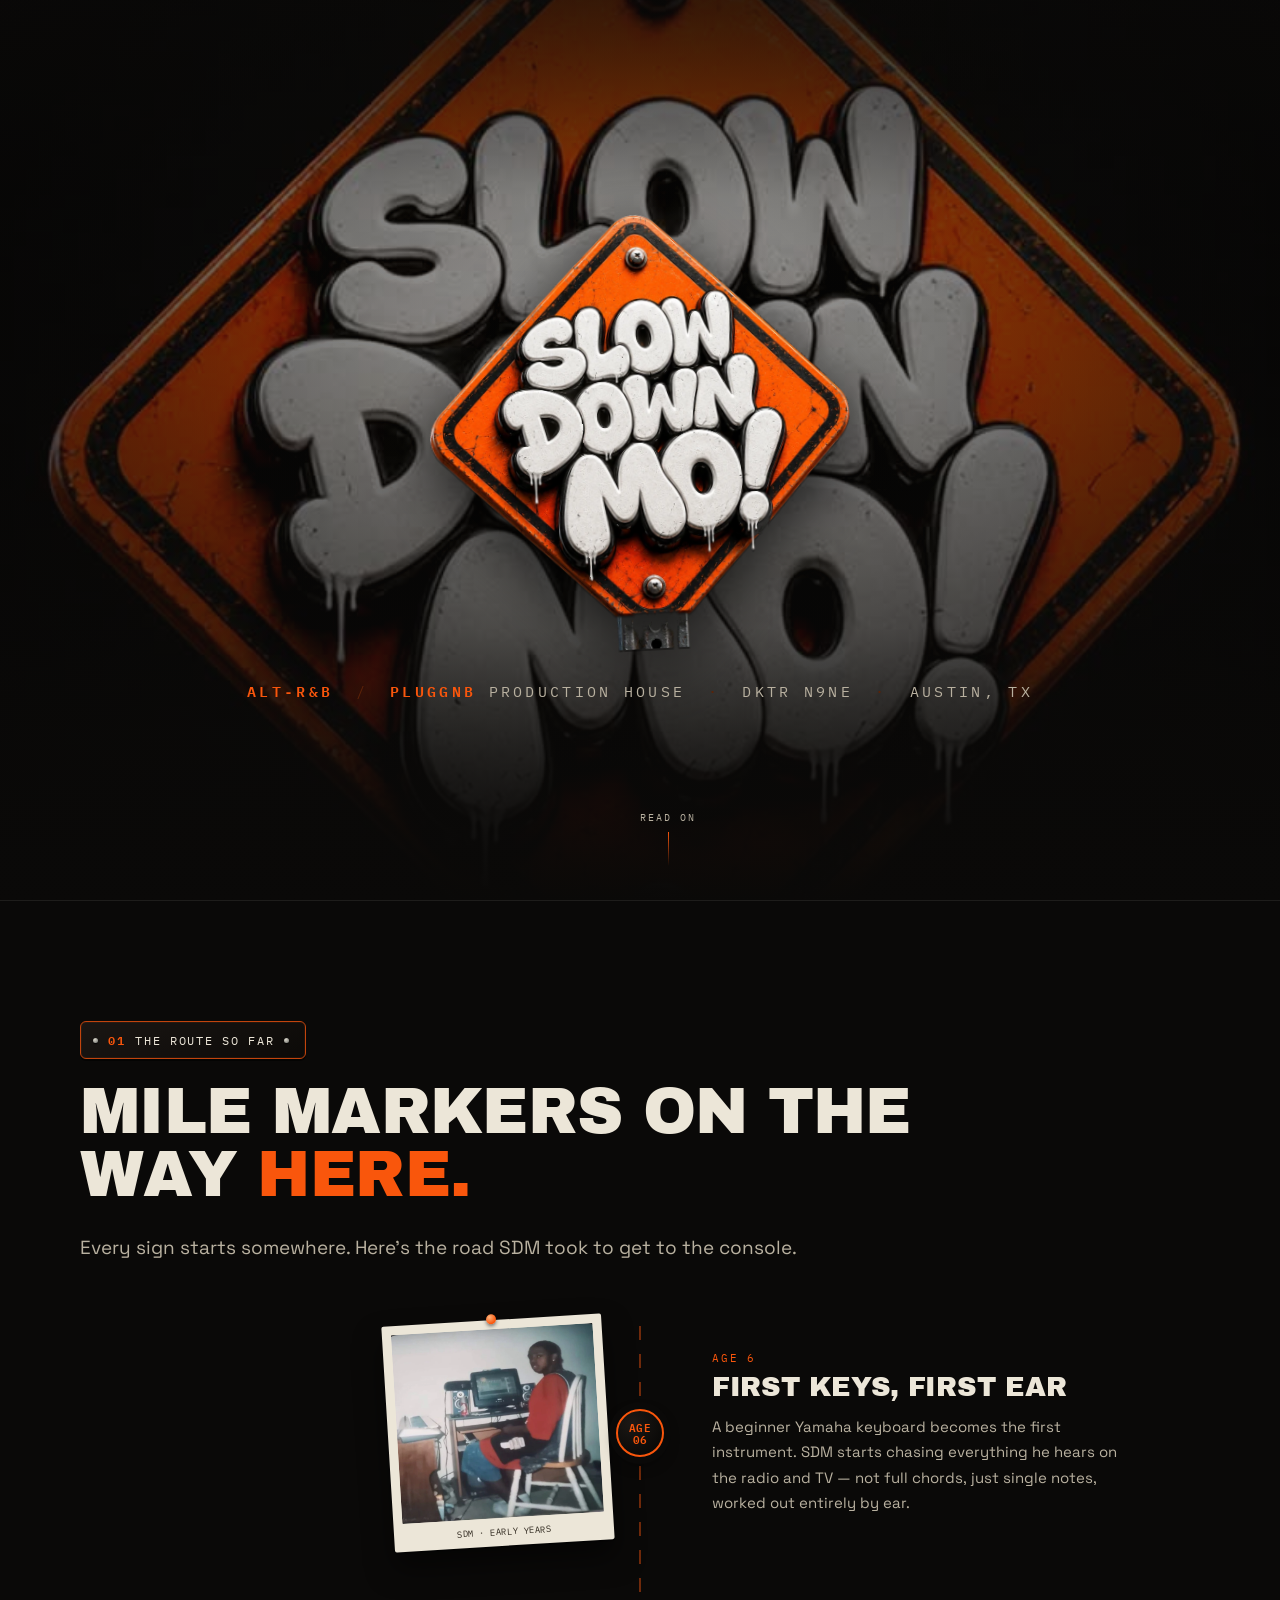
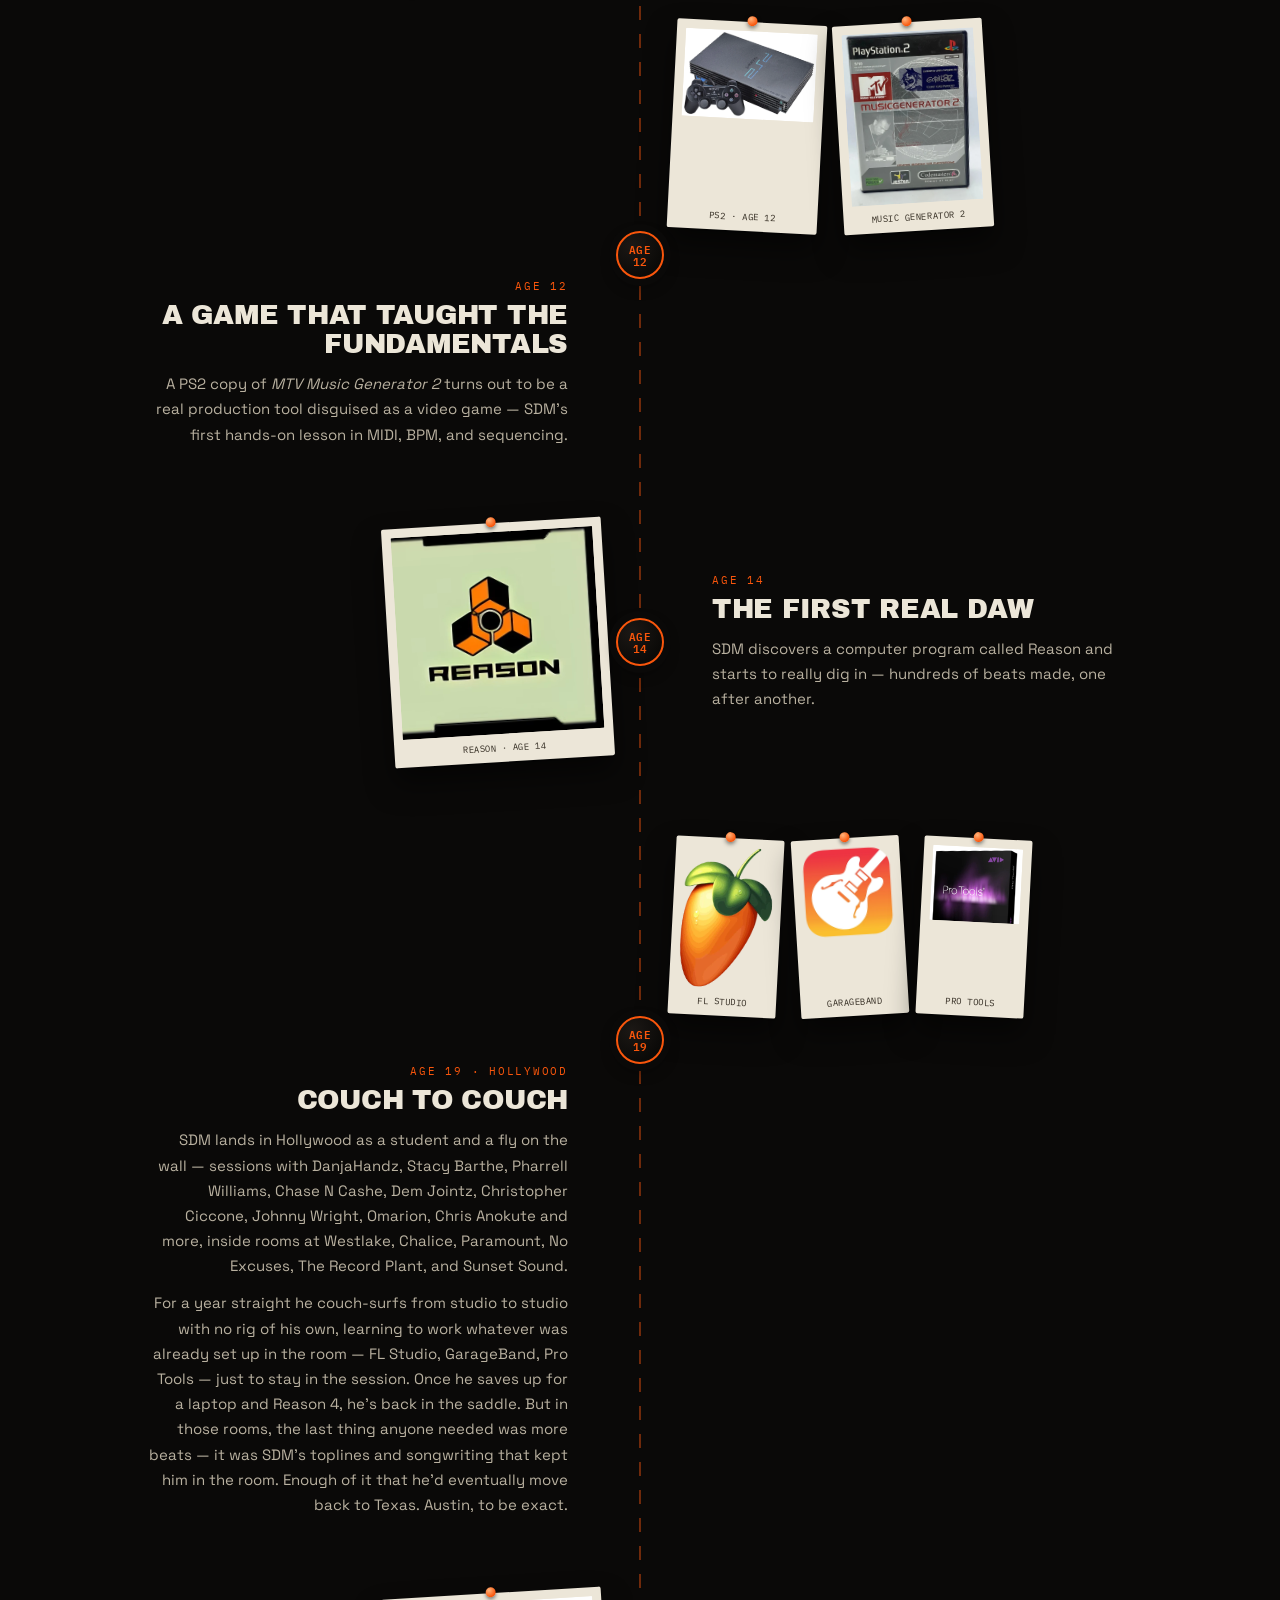
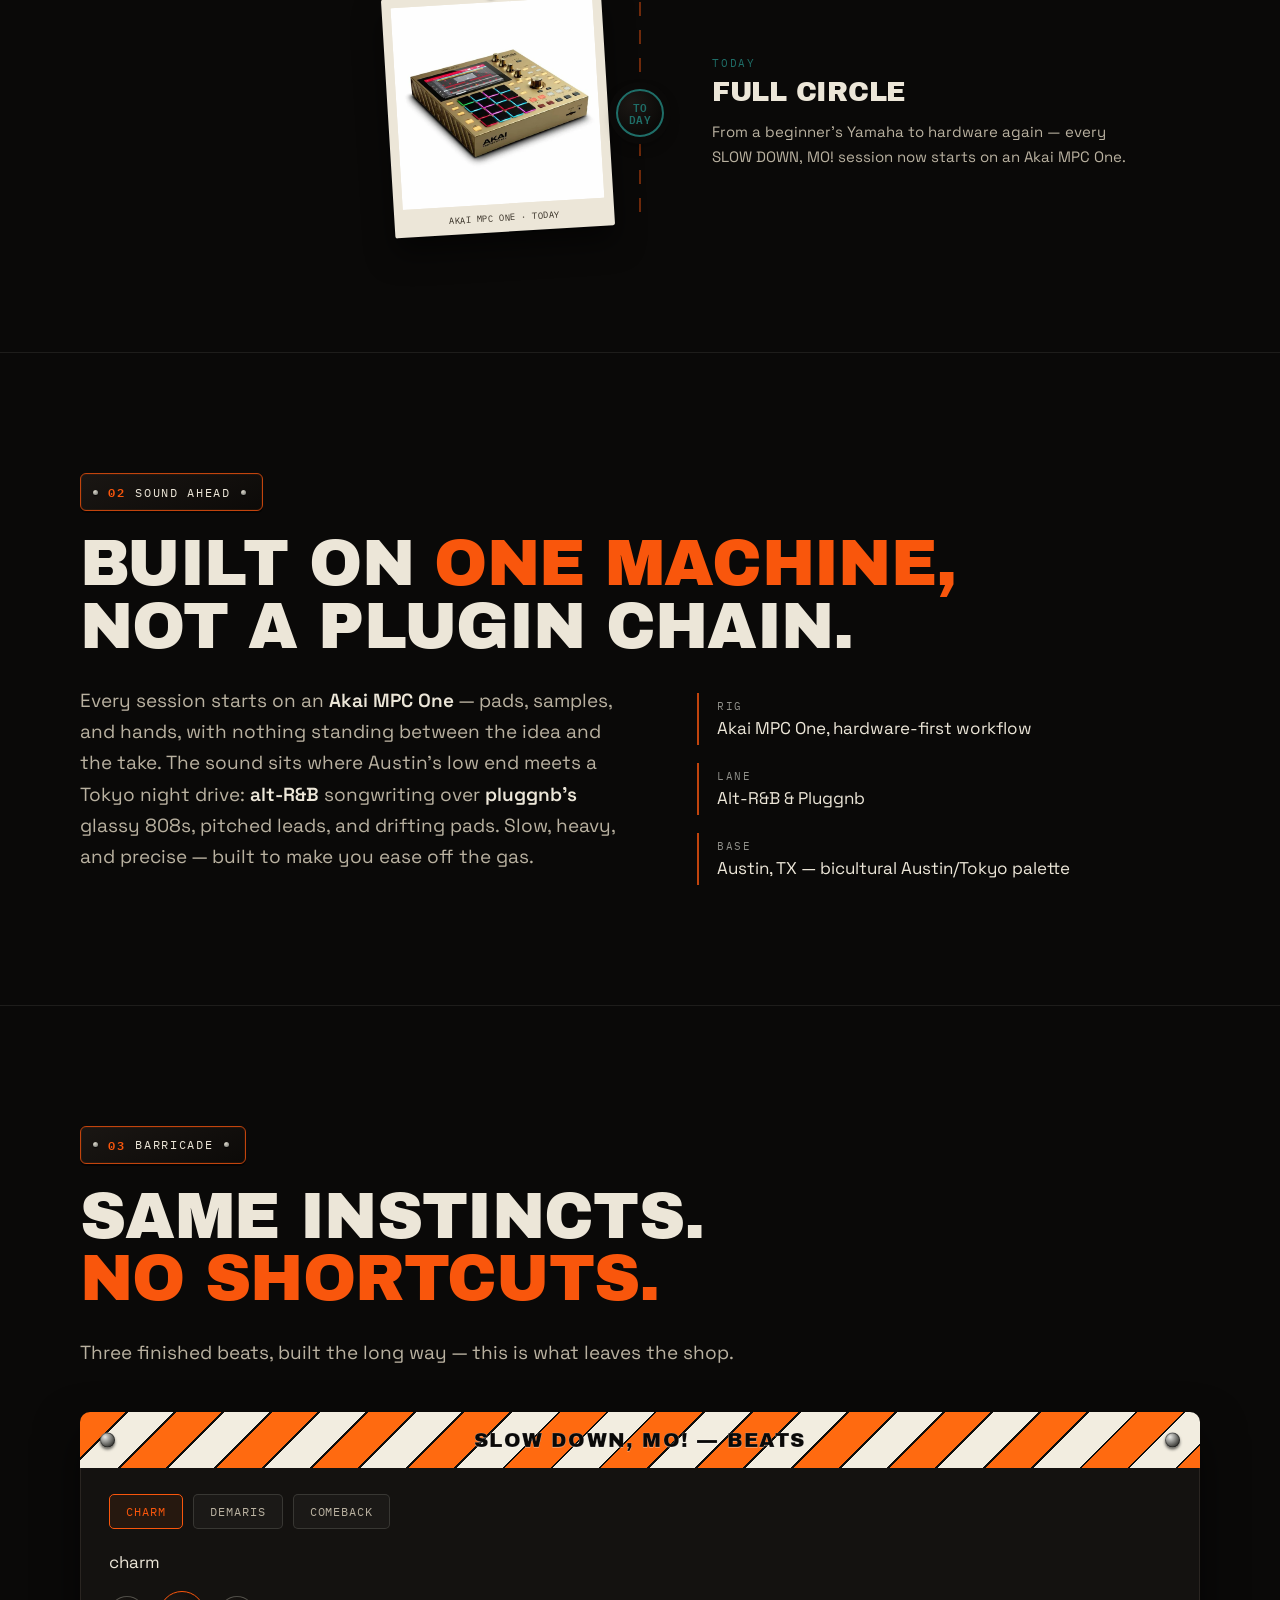
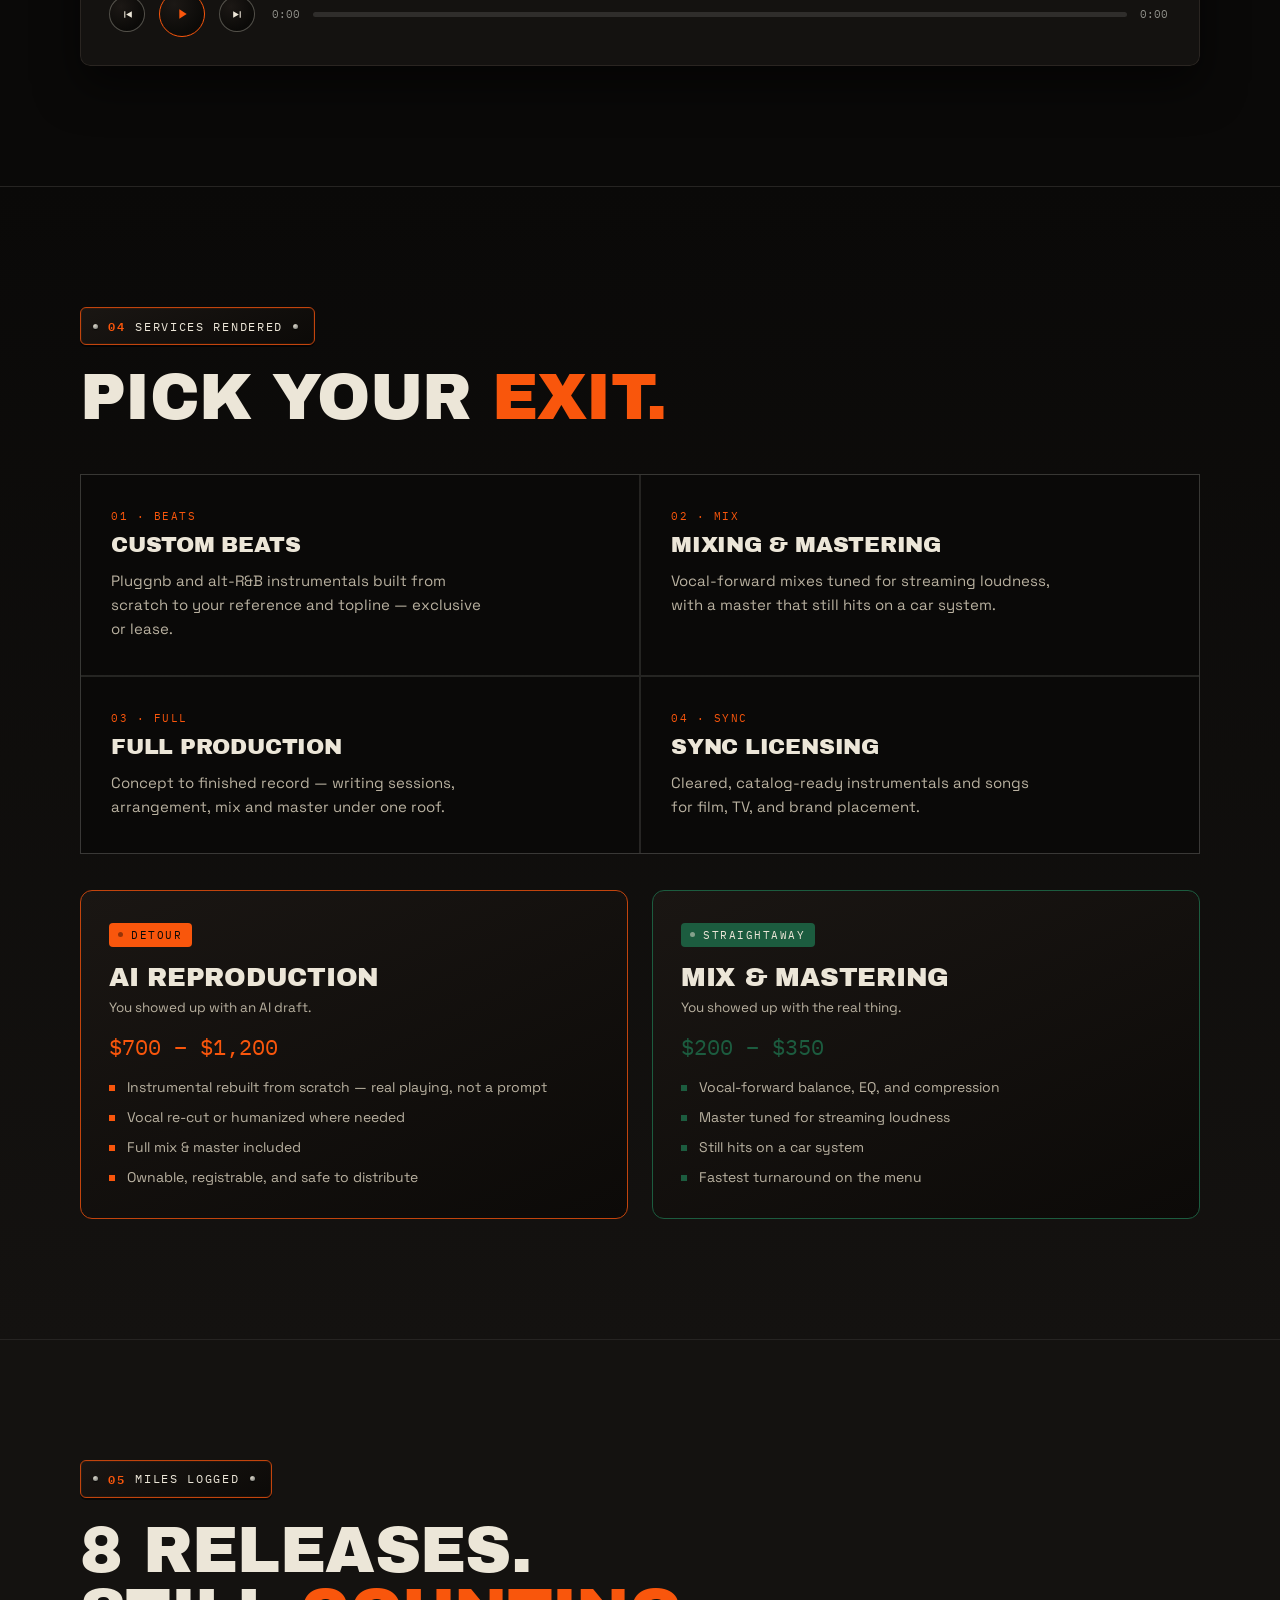
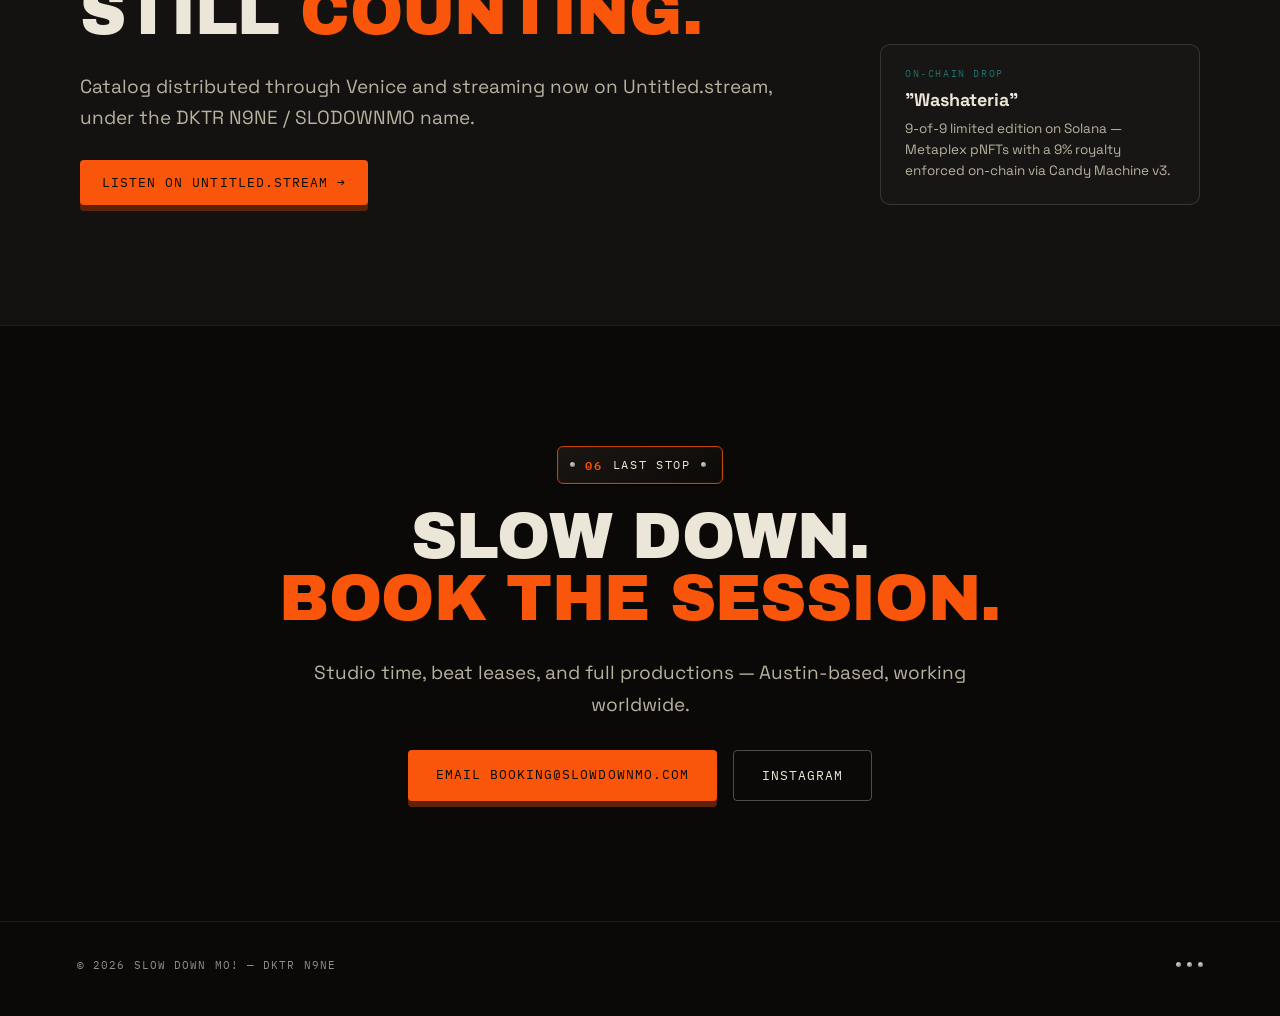
==== index.html @ 5de4e10d "Add files via upload" ====
<!DOCTYPE html>
<html lang="en">
<head>
<meta charset="UTF-8">
<meta name="viewport" content="width=device-width, initial-scale=1.0">
<title>SLOW DOWN, MO! — Production House</title>
<meta name="description" content="SLOW DOWN, MO! — Alt-R&B and Pluggnb production house. DKTR N9NE, Austin, TX.">
<link rel="preconnect" href="https://fonts.googleapis.com">
<link rel="preconnect" href="https://fonts.gstatic.com" crossorigin>
<link href="https://fonts.googleapis.com/css2?family=Archivo+Black&family=Space+Grotesk:wght@400;500;600;700&family=IBM+Plex+Mono:wght@400;500;600&display=swap" rel="stylesheet">
<style>
  :root{
    --void:#0a0908;
    --void-2:#141210;
    --orange:#f9560c;
    --orange-dim:#c2440d;
    --rust:#5c2308;
    --bone:#ece6d8;
    --bone-dim:#b9b1a0;
    --steel:#8f8f89;
    --teal:#1f6e68;
    --hwy-green:#1c5c3f;
    --radius-sign:14px;
    --edge: 6vw;
  }

  *{box-sizing:border-box; margin:0; padding:0;}

  html{scroll-behavior:smooth;}

  body{
    background:var(--void);
    color:var(--bone);
    font-family:'Space Grotesk', sans-serif;
    -webkit-font-smoothing:antialiased;
    overflow-x:hidden;
  }

  ::selection{ background:var(--orange); color:var(--void); }

  a{ color:inherit; }

  .mono{ font-family:'IBM Plex Mono', monospace; }

  /* ---------- Signature: sign-plate label ---------- */
  .plate{
    display:inline-flex;
    align-items:center;
    gap:10px;
    font-family:'IBM Plex Mono', monospace;
    font-size:12px;
    letter-spacing:.14em;
    text-transform:uppercase;
    color:var(--bone);
    background:linear-gradient(155deg, #1a1613, #0c0a08);
    border:1.5px solid var(--orange-dim);
    border-radius:6px;
    padding:8px 16px 8px 12px;
    position:relative;
    box-shadow:0 2px 0 rgba(0,0,0,.6), inset 0 0 0 1px rgba(249,86,12,.08);
  }
  .plate::before, .plate::after{
    content:'';
    width:5px; height:5px;
    border-radius:50%;
    background:radial-gradient(circle at 35% 30%, #d9d5c8, var(--steel) 70%);
    box-shadow:0 1px 1px rgba(0,0,0,.7);
    flex:none;
  }
  .plate .num{ color:var(--orange); font-weight:600; }

  /* ---------- Hero ---------- */
  .hero{
    position:relative;
    min-height:100svh;
    display:flex;
    flex-direction:column;
    align-items:center;
    justify-content:center;
    text-align:center;
    overflow:hidden;
    padding:8vh var(--edge) 6vh;
  }
  .hero video{
    position:absolute; inset:0;
    width:100%; height:100%;
    object-fit:cover;
    filter:saturate(1.05) contrast(1.05);
  }
  .hero::before{
    content:'';
    position:absolute; inset:0;
    background:
      radial-gradient(120% 90% at 50% 38%, rgba(10,9,8,.15), rgba(10,9,8,.82) 62%, rgba(10,9,8,.97) 100%),
      linear-gradient(180deg, rgba(10,9,8,.55) 0%, rgba(10,9,8,.2) 22%, rgba(10,9,8,.35) 70%, var(--void) 100%);
    z-index:1;
  }
  .hero-content{ position:relative; z-index:2; display:flex; flex-direction:column; align-items:center; }

  .logo-wrap{
    width:min(64vw, 420px);
    filter:drop-shadow(0 18px 34px rgba(0,0,0,.65)) drop-shadow(0 2px 0 rgba(0,0,0,.4));
    transform:rotate(-3deg);
    animation:sign-drop .9s cubic-bezier(.2,.9,.25,1.15) both;
  }
  .logo-wrap img{ width:100%; display:block; }

  @keyframes sign-drop{
    0%{ transform:translateY(-46px) rotate(-9deg); opacity:0; }
    62%{ transform:translateY(4px) rotate(-1deg); opacity:1; }
    100%{ transform:translateY(0) rotate(-3deg); opacity:1; }
  }

  .hero-tag{
    margin-top:30px;
    font-size:clamp(13px,1.6vw,15px);
    letter-spacing:.22em;
    text-transform:uppercase;
    color:var(--bone-dim);
    animation:fade-up .8s .5s both ease-out;
  }
  .hero-tag b{ color:var(--orange); font-weight:600; }
  .hero-tag .sep{ color:var(--rust); padding:0 10px; }

  @keyframes fade-up{
    from{ opacity:0; transform:translateY(14px); }
    to{ opacity:1; transform:translateY(0); }
  }

  .scroll-cue{
    position:absolute; bottom:34px; left:50%; transform:translateX(-50%);
    z-index:2;
    display:flex; flex-direction:column; align-items:center; gap:8px;
    font-family:'IBM Plex Mono', monospace;
    font-size:10px; letter-spacing:.2em; text-transform:uppercase; color:var(--bone-dim);
    animation:fade-up .8s .9s both ease-out;
  }
  .scroll-cue .stick{
    width:1px; height:34px;
    background:linear-gradient(var(--orange), transparent);
    animation:drip 1.8s ease-in-out infinite;
  }
  @keyframes drip{
    0%,100%{ transform:scaleY(1); transform-origin:top; opacity:.9; }
    50%{ transform:scaleY(.55); transform-origin:top; opacity:.45; }
  }

  /* ---------- Sections ---------- */
  section{ position:relative; padding:min(14vh,120px) var(--edge); }
  .section-inner{ max-width:1120px; margin:0 auto; }

  .reveal{ opacity:0; transform:translateY(28px); transition:opacity .7s ease, transform .7s ease; }
  .reveal.in{ opacity:1; transform:translateY(0); }

  h2.headline{
    font-family:'Archivo Black', sans-serif;
    font-weight:400;
    font-size:clamp(34px, 5.4vw, 64px);
    line-height:.98;
    letter-spacing:-.01em;
    text-transform:uppercase;
    margin:22px 0 26px;
    color:var(--bone);
  }
  h2.headline .accent{ color:var(--orange); }

  .lede{
    font-size:clamp(16px,1.9vw,19px);
    line-height:1.65;
    color:var(--bone-dim);
    max-width:62ch;
  }
  .lede strong{ color:var(--bone); font-weight:600; }

  /* ---- Lore / route ---- */
  .lore{ background:var(--void); border-top:1px solid rgba(143,143,137,.15); }
  .route{ position:relative; margin-top:56px; }
  .route::before{
    content:'';
    position:absolute; left:50%; top:6px; bottom:6px; width:2px;
    background:repeating-linear-gradient(var(--orange-dim) 0 14px, transparent 14px 28px);
    opacity:.55; transform:translateX(-50%);
  }
  .mile{
    position:relative;
    display:grid; grid-template-columns:1fr 64px 1fr;
    align-items:center;
    margin-bottom:76px;
  }
  .mile:last-child{ margin-bottom:0; }
  .mile-marker{
    grid-column:2; justify-self:center;
    width:48px; height:48px; border-radius:50%;
    background:radial-gradient(circle at 32% 28%, #1c1815, #0b0a08 72%);
    border:2px solid var(--orange);
    display:flex; align-items:center; justify-content:center;
    font-family:'IBM Plex Mono', monospace; font-size:10.5px; font-weight:600;
    color:var(--orange); letter-spacing:.02em;
    box-shadow:0 0 0 7px var(--void), 0 6px 14px rgba(0,0,0,.55);
    z-index:2; text-align:center; line-height:1.15;
  }
  .mile.epilogue .mile-marker{ border-color:var(--teal); color:var(--teal); }
  .mile-media{ grid-column:1; justify-self:end; display:flex; gap:16px; flex-wrap:wrap; justify-content:flex-end; }
  .mile-text{ grid-column:3; justify-self:start; padding-left:40px; max-width:46ch; }
  .mile.flip .mile-media{ grid-column:3; justify-self:start; justify-content:flex-start; }
  .mile.flip .mile-text{ grid-column:1; justify-self:end; padding-left:0; padding-right:40px; text-align:right; margin-left:auto; }

  .mile-age{
    font-family:'IBM Plex Mono', monospace; font-size:11px; letter-spacing:.16em;
    text-transform:uppercase; color:var(--orange); margin-bottom:8px;
  }
  .mile.epilogue .mile-age{ color:var(--teal); }
  .mile-text h3{
    font-family:'Archivo Black', sans-serif; font-weight:400; text-transform:uppercase;
    font-size:clamp(20px,2.5vw,27px); line-height:1.08; letter-spacing:-.01em; margin-bottom:12px;
  }
  .mile-text p{ color:var(--bone-dim); font-size:15px; line-height:1.68; }
  .mile-text p + p{ margin-top:12px; }

  .photo-tab{
    position:relative;
    display:inline-block;
    background:var(--bone);
    padding:9px 9px 28px;
    border-radius:2px;
    box-shadow:0 16px 28px rgba(0,0,0,.5), 0 2px 0 rgba(0,0,0,.3);
    flex:none;
  }
  .photo-tab.rot-l{ transform:rotate(-3.5deg); }
  .photo-tab.rot-r{ transform:rotate(3deg); }
  .photo-tab::before{
    content:'';
    position:absolute; top:-6px; left:50%; transform:translateX(-50%);
    width:10px; height:10px; border-radius:50%;
    background:radial-gradient(circle at 35% 30%, #ffb37a, var(--orange) 70%);
    box-shadow:0 2px 4px rgba(0,0,0,.5);
  }
  .photo-tab img{ display:block; width:100%; border-radius:1px; }
  .photo-tab .cap{
    position:absolute; left:0; right:0; bottom:9px; text-align:center;
    font-family:'IBM Plex Mono', monospace; font-size:9px; letter-spacing:.06em;
    text-transform:uppercase; color:#332c22;
  }
  .photo-tab.w-lg{ width:min(46vw, 220px); }
  .photo-tab.w-md{ width:min(34vw, 150px); }
  .photo-tab.w-sm{ width:min(24vw, 108px); }

  /* ---- Sound ---- */
  .sound{ background:var(--void); border-top:1px solid rgba(143,143,137,.15); }
  .sound-grid{ display:grid; grid-template-columns:1.1fr 1fr; gap:64px; align-items:start; }
  .sound-stats{
    display:grid; gap:18px; margin-top:8px;
  }
  .stat{
    border-left:2px solid var(--orange-dim);
    padding:6px 0 6px 18px;
  }
  .stat .k{ font-family:'IBM Plex Mono',monospace; font-size:11px; letter-spacing:.14em; text-transform:uppercase; color:var(--steel); }
  .stat .v{ font-size:17px; color:var(--bone); margin-top:4px; }

  /* ---- Barricade beat player: shared transport button ---- */
  .tbtn{
    width:36px; height:36px; border-radius:50%; flex:none;
    background:radial-gradient(circle at 32% 28%, #1c1815, #0b0a08 72%);
    border:1.5px solid rgba(236,230,216,.3);
    color:var(--bone);
    display:flex; align-items:center; justify-content:center;
    cursor:pointer; transition:border-color .15s ease, color .15s ease;
  }
  .tbtn:hover{ border-color:var(--orange); color:var(--orange); }
  .tbtn svg{ width:13px; height:13px; fill:currentColor; }

  /* ---- Offer comparison: DETOUR / STRAIGHTAWAY ---- */
  .offer-compare{
    display:grid; grid-template-columns:1fr 1fr; gap:24px;
    margin-top:36px;
  }
  .offer-card{
    border:1.5px solid var(--orange-dim);
    border-radius:12px; padding:30px 28px;
    background:linear-gradient(155deg, #1a1613, #0c0a08);
    position:relative;
  }
  .offer-card.straight{ border-color:var(--hwy-green); }
  .offer-badge{
    display:inline-flex; align-items:center; gap:8px;
    font-family:'IBM Plex Mono',monospace; font-size:11px; letter-spacing:.14em;
    text-transform:uppercase; color:var(--void);
    background:var(--orange); border-radius:4px; padding:5px 10px 5px 9px;
  }
  .offer-card.straight .offer-badge{ background:var(--hwy-green); color:var(--bone); }
  .offer-badge::before{
    content:''; width:5px; height:5px; border-radius:50%;
    background:rgba(0,0,0,.4); flex:none;
  }
  .offer-card.straight .offer-badge::before{ background:rgba(236,230,216,.5); }
  .offer-name{
    font-family:'Archivo Black', sans-serif; font-weight:400; text-transform:uppercase;
    font-size:26px; letter-spacing:-.01em; margin:16px 0 8px;
  }
  .offer-for{ font-size:13.5px; color:var(--bone-dim); margin-bottom:16px; }
  .offer-price{ font-family:'IBM Plex Mono',monospace; font-size:22px; color:var(--orange); margin-bottom:16px; }
  .offer-card.straight .offer-price{ color:var(--hwy-green); }
  .offer-list{ list-style:none; display:grid; gap:9px; }
  .offer-list li{ font-size:14px; color:var(--bone-dim); padding-left:18px; position:relative; line-height:1.5; }
  .offer-list li::before{
    content:''; position:absolute; left:0; top:8px;
    width:6px; height:6px; background:var(--orange);
  }
  .offer-card.straight .offer-list li::before{ background:var(--hwy-green); }

  /* ---- Barricade beat player ---- */
  .barricade-section{ background:var(--void); border-top:1px solid rgba(143,143,137,.15); }

  .plank{
    margin-top:44px;
    border-radius:10px;
    overflow:hidden;
    box-shadow:0 20px 44px rgba(0,0,0,.55);
  }

  .plank-face{
    position:relative;
    height:56px;
    background:repeating-linear-gradient(
      135deg,
      #ff6a10 0 30px,
      #ff6a10 30px 32px,
      #100e0c 32px 34px,
      #f2ede0 34px 64px,
      #f2ede0 64px 66px,
      #100e0c 66px 68px
    );
    display:flex; align-items:center; justify-content:center;
    overflow:hidden;
  }
  .plank-face::before{
    /* retroreflective sheen sweep */
    content:'';
    position:absolute; inset:-40% -20%;
    background:linear-gradient(115deg, transparent 40%, rgba(255,255,255,.55) 48%, transparent 58%);
    background-size:220% 220%;
    background-position:0% 0%;
    mix-blend-mode:overlay;
    animation:sheen 7s ease-in-out infinite;
    pointer-events:none;
  }
  @keyframes sheen{
    0%, 100%{ background-position:0% 0%; }
    50%{ background-position:100% 60%; }
  }
  .plank-face .bolt{
    position:absolute; top:50%; transform:translateY(-50%);
    width:15px; height:15px; border-radius:50%;
    background:radial-gradient(circle at 34% 30%, #e8e8e4, #4a4a46 65%, #201f1c 100%);
    box-shadow:0 2px 3px rgba(0,0,0,.6), inset 0 0 0 1px rgba(0,0,0,.4);
    z-index:2;
  }
  .plank-face .bolt.l{ left:20px; }
  .plank-face .bolt.r{ right:20px; }
  .plank-label{
    position:relative; z-index:2;
    font-family:'Archivo Black', sans-serif; font-weight:400;
    font-size:clamp(14px,2.4vw,20px); letter-spacing:.06em; text-transform:uppercase;
    color:#0a0908;
    -webkit-text-stroke:.5px rgba(255,255,255,.35);
    text-shadow:0 1px 0 rgba(255,255,255,.25);
  }

  .plank-body{
    background:var(--void-2);
    padding:26px 28px 28px;
    border:1px solid #2a2521; border-top:none;
    border-radius:0 0 10px 10px;
  }

  .beat-tabs{ display:flex; gap:10px; flex-wrap:wrap; margin-bottom:22px; }
  .beat-tab{
    font-family:'IBM Plex Mono',monospace; font-size:12px; letter-spacing:.08em; text-transform:uppercase;
    color:var(--bone-dim);
    background:rgba(255,255,255,.03); border:1.5px solid rgba(143,143,137,.25); border-radius:5px;
    padding:9px 16px; cursor:pointer;
    transition:border-color .15s ease, color .15s ease, background .15s ease;
  }
  .beat-tab:hover{ border-color:var(--orange-dim); color:var(--bone); }
  .beat-tab.active{ border-color:var(--orange); color:var(--orange); background:rgba(249,86,12,.08); }

  .beat-transport{ display:flex; align-items:center; gap:14px; }
  .beat-title{ font-size:17px; color:var(--bone); margin-bottom:18px; }

  .beat-progress-wrap{ flex:1; display:flex; align-items:center; gap:10px; min-width:0; }
  .beat-progress{
    flex:1; height:5px; background:rgba(143,143,137,.22); border-radius:3px;
    position:relative; cursor:pointer;
  }
  .beat-progress-fill{
    position:absolute; left:0; top:0; bottom:0; width:0%;
    background:linear-gradient(90deg, var(--orange), #ffb26a); border-radius:3px;
  }
  .beat-time{ font-family:'IBM Plex Mono',monospace; font-size:10.5px; color:var(--steel); min-width:34px; text-align:center; flex:none; }

  @media (prefers-reduced-motion: reduce){
    .plank-face::before{ animation:none; }
  }

  /* ---- Services ---- */
  .services{ background:linear-gradient(180deg, var(--void), var(--void-2)); border-top:1px solid rgba(143,143,137,.15); }
  .service-grid{
    display:grid; grid-template-columns:repeat(2,1fr); gap:2px;
    margin-top:44px;
    border:1px solid rgba(143,143,137,.18);
    background:rgba(143,143,137,.18);
  }
  .service{
    background:var(--void);
    padding:34px 30px;
    position:relative;
  }
  .service .tag-mono{
    font-family:'IBM Plex Mono',monospace; font-size:11px; color:var(--orange);
    letter-spacing:.14em;
  }
  .service h3{
    font-family:'Archivo Black', sans-serif; font-weight:400;
    text-transform:uppercase; font-size:22px; margin:10px 0 12px; letter-spacing:-.01em;
  }
  .service p{ color:var(--bone-dim); font-size:15px; line-height:1.6; max-width:38ch; }

  /* ---- Catalog ---- */
  .catalog{ background:var(--void-2); border-top:1px solid rgba(143,143,137,.15); }
  .catalog-row{
    display:flex; justify-content:space-between; align-items:flex-end; gap:40px; flex-wrap:wrap;
  }
  .catalog-cta{
    display:inline-flex; align-items:center; gap:10px;
    margin-top:26px;
    font-family:'IBM Plex Mono',monospace; font-size:13px; letter-spacing:.08em; text-transform:uppercase;
    color:var(--void); background:var(--orange);
    padding:14px 22px; border-radius:4px;
    text-decoration:none;
    box-shadow:0 6px 0 var(--rust);
    transition:transform .15s ease, box-shadow .15s ease;
  }
  .catalog-cta:hover{ transform:translateY(2px); box-shadow:0 4px 0 var(--rust); }
  .drop-card{
    border:1px solid rgba(143,143,137,.25);
    border-radius:10px;
    padding:22px 24px;
    background:rgba(255,255,255,.02);
    max-width:320px;
  }
  .drop-card .tag-mono{ font-family:'IBM Plex Mono',monospace; font-size:10px; color:var(--teal); letter-spacing:.16em; }
  .drop-card h4{ font-size:18px; margin:8px 0 8px; }
  .drop-card p{ font-size:13.5px; color:var(--bone-dim); line-height:1.55; }

  /* ---- Book ---- */
  .book{ background:var(--void); border-top:1px solid rgba(143,143,137,.15); text-align:center; }
  .book .section-inner{ display:flex; flex-direction:column; align-items:center; }
  .book h2.headline{ margin-top:22px; }
  .book-actions{ display:flex; gap:16px; flex-wrap:wrap; justify-content:center; margin-top:30px; }
  .btn-primary{
    font-family:'IBM Plex Mono',monospace; font-size:13px; letter-spacing:.08em; text-transform:uppercase;
    color:var(--void); background:var(--orange); border:none; border-radius:4px;
    padding:16px 28px; text-decoration:none;
    box-shadow:0 6px 0 var(--rust);
    transition:transform .15s ease, box-shadow .15s ease;
  }
  .btn-primary:hover{ transform:translateY(2px); box-shadow:0 4px 0 var(--rust); }
  .btn-ghost{
    font-family:'IBM Plex Mono',monospace; font-size:13px; letter-spacing:.08em; text-transform:uppercase;
    color:var(--bone); background:transparent; border:1.5px solid rgba(236,230,216,.3); border-radius:4px;
    padding:16px 28px; text-decoration:none;
    transition:border-color .15s ease, color .15s ease;
  }
  .btn-ghost:hover{ border-color:var(--orange); color:var(--orange); }

  /* ---- Footer ---- */
  footer{
    padding:36px var(--edge) 44px;
    border-top:1px solid rgba(143,143,137,.15);
    display:flex; justify-content:space-between; align-items:center; flex-wrap:wrap; gap:14px;
  }
  footer .mono{ font-size:11px; letter-spacing:.1em; color:var(--steel); text-transform:uppercase; }
  .rivet-row{ display:flex; gap:6px; }
  .rivet-row span{
    width:5px; height:5px; border-radius:50%;
    background:radial-gradient(circle at 35% 30%, #d9d5c8, var(--steel) 70%);
  }

  /* ---------- Responsive ---------- */
  @media (max-width:760px){
    .sound-grid{ grid-template-columns:1fr; gap:38px; }
    .service-grid{ grid-template-columns:1fr; }
    .catalog-row{ flex-direction:column; align-items:flex-start; }
    section{ padding:80px var(--edge); }
    footer{ flex-direction:column; align-items:flex-start; }

    .offer-compare{ grid-template-columns:1fr; }
    .beat-transport{ flex-wrap:wrap; }
    .beat-progress-wrap{ order:1; flex-basis:100%; margin-top:14px; }

    .route::before{ left:20px; }
    .mile, .mile.flip{ grid-template-columns:40px 1fr; column-gap:16px; margin-bottom:52px; }
    .mile-marker, .mile.flip .mile-marker{ grid-column:1; grid-row:1; width:40px; height:40px; font-size:9.5px; box-shadow:0 0 0 5px var(--void), 0 4px 10px rgba(0,0,0,.5); }
    .mile-media, .mile.flip .mile-media{ grid-column:2; grid-row:1; justify-self:start; justify-content:flex-start; margin-bottom:18px; }
    .mile-text, .mile.flip .mile-text{ grid-column:1/-1; grid-row:2; justify-self:stretch; padding:0; text-align:left; margin-left:0; max-width:none; }
  }

  @media (prefers-reduced-motion: reduce){
    *{ animation-duration:.01ms !important; animation-iteration-count:1 !important; transition-duration:.01ms !important; }
    .reveal{ opacity:1; transform:none; }
  }

  :focus-visible{ outline:2px solid var(--orange); outline-offset:3px; }
</style>
</head>
<body>

<section class="hero">
  <video autoplay muted loop playsinline poster="poster.jpg">
    <source src="bg.mp4" type="video/mp4">
  </video>
  <div class="hero-content">
    <div class="logo-wrap">
      <img src="logo.webp" alt="Slow Down Mo! — road sign logo" width="420" height="434">
    </div>
    <p class="hero-tag mono">
      <b>Alt‑R&amp;B</b> <span class="sep">/</span> <b>Pluggnb</b> production house
      <span class="sep">·</span> DKTR N9NE <span class="sep">·</span> Austin, TX
    </p>
  </div>
  <div class="scroll-cue"><span>Read on</span><span class="stick"></span></div>
</section>

<section class="lore" id="lore">
  <div class="section-inner reveal">
    <span class="plate"><span class="num">01</span> The route so far</span>
    <h2 class="headline">Mile markers on the<br>way <span class="accent">here.</span></h2>
    <p class="lede">Every sign starts somewhere. Here's the road SDM took to get to the console.</p>

    <div class="route">

      <div class="mile">
        <div class="mile-media">
          <div class="photo-tab w-lg rot-l">
            <img src="lore/kid.webp" alt="SDM as a kid at his first setup" loading="lazy">
            <span class="cap">SDM · early years</span>
          </div>
        </div>
        <div class="mile-marker">AGE<br>06</div>
        <div class="mile-text">
          <div class="mile-age">Age 6</div>
          <h3>First keys, first ear</h3>
          <p>A beginner Yamaha keyboard becomes the first instrument. SDM starts chasing everything he hears on the radio and TV — not full chords, just single notes, worked out entirely by ear.</p>
        </div>
      </div>

      <div class="mile flip">
        <div class="mile-media">
          <div class="photo-tab w-md rot-r">
            <img src="lore/ps2.webp" alt="Sony PlayStation 2 console and DualShock controller" loading="lazy">
            <span class="cap">PS2 · age 12</span>
          </div>
          <div class="photo-tab w-md rot-l">
            <img src="lore/mg2.webp" alt="MTV Music Generator 2 game case for PlayStation 2" loading="lazy">
            <span class="cap">Music Generator 2</span>
          </div>
        </div>
        <div class="mile-marker">AGE<br>12</div>
        <div class="mile-text">
          <div class="mile-age">Age 12</div>
          <h3>A game that taught the fundamentals</h3>
          <p>A PS2 copy of <em>MTV Music Generator 2</em> turns out to be a real production tool disguised as a video game — SDM's first hands-on lesson in MIDI, BPM, and sequencing.</p>
        </div>
      </div>

      <div class="mile">
        <div class="mile-media">
          <div class="photo-tab w-lg rot-l">
            <img src="lore/reason.webp" alt="Propellerhead Reason software logo" loading="lazy">
            <span class="cap">Reason · age 14</span>
          </div>
        </div>
        <div class="mile-marker">AGE<br>14</div>
        <div class="mile-text">
          <div class="mile-age">Age 14</div>
          <h3>The first real DAW</h3>
          <p>SDM discovers a computer program called Reason and starts to really dig in — hundreds of beats made, one after another.</p>
        </div>
      </div>

      <div class="mile flip">
        <div class="mile-media">
          <div class="photo-tab w-sm rot-r">
            <img src="lore/fl.webp" alt="FL Studio logo" loading="lazy">
            <span class="cap">FL Studio</span>
          </div>
          <div class="photo-tab w-sm rot-l">
            <img src="lore/gb.webp" alt="GarageBand logo" loading="lazy">
            <span class="cap">GarageBand</span>
          </div>
          <div class="photo-tab w-sm rot-r">
            <img src="lore/pt.webp" alt="Avid Pro Tools packaging" loading="lazy">
            <span class="cap">Pro Tools</span>
          </div>
        </div>
        <div class="mile-marker">AGE<br>19</div>
        <div class="mile-text">
          <div class="mile-age">Age 19 · Hollywood</div>
          <h3>Couch to couch</h3>
          <p>SDM lands in Hollywood as a student and a fly on the wall — sessions with DanjaHandz, Stacy Barthe, Pharrell Williams, Chase N Cashe, Dem Jointz, Christopher Ciccone, Johnny Wright, Omarion, Chris Anokute and more, inside rooms at Westlake, Chalice, Paramount, No Excuses, The Record Plant, and Sunset Sound.</p>
          <p>For a year straight he couch‑surfs from studio to studio with no rig of his own, learning to work whatever was already set up in the room — FL Studio, GarageBand, Pro Tools — just to stay in the session. Once he saves up for a laptop and Reason 4, he's back in the saddle. But in those rooms, the last thing anyone needed was more beats — it was SDM's toplines and songwriting that kept him in the room. Enough of it that he'd eventually move back to Texas. Austin, to be exact.</p>
        </div>
      </div>

      <div class="mile epilogue">
        <div class="mile-media">
          <div class="photo-tab w-lg rot-l">
            <img src="lore/mpc.webp" alt="Akai MPC One production hardware" loading="lazy">
            <span class="cap">Akai MPC One · today</span>
          </div>
        </div>
        <div class="mile-marker">TO<br>DAY</div>
        <div class="mile-text">
          <div class="mile-age">Today</div>
          <h3>Full circle</h3>
          <p>From a beginner's Yamaha to hardware again — every SLOW DOWN, MO! session now starts on an Akai MPC One.</p>
        </div>
      </div>

    </div>
  </div>
</section>

<section class="sound" id="sound">
  <div class="section-inner reveal">
    <span class="plate"><span class="num">02</span> Sound ahead</span>
    <h2 class="headline">Built on <span class="accent">one machine,</span><br>not a plugin chain.</h2>
    <div class="sound-grid">
      <p class="lede">
        Every session starts on an <strong>Akai MPC One</strong> — pads, samples,
        and hands, with nothing standing between the idea and the take.
        The sound sits where Austin's low end meets a Tokyo night drive:
        <strong>alt‑R&amp;B</strong> songwriting over <strong>pluggnb's</strong>
        glassy 808s, pitched leads, and drifting pads. Slow, heavy, and precise —
        built to make you ease off the gas.
      </p>
      <div class="sound-stats">
        <div class="stat">
          <div class="k mono">Rig</div>
          <div class="v">Akai MPC One, hardware‑first workflow</div>
        </div>
        <div class="stat">
          <div class="k mono">Lane</div>
          <div class="v">Alt‑R&amp;B &amp; Pluggnb</div>
        </div>
        <div class="stat">
          <div class="k mono">Base</div>
          <div class="v">Austin, TX — bicultural Austin/Tokyo palette</div>
        </div>
      </div>
    </div>
  </div>
</section>

<section class="barricade-section" id="beats">
  <div class="section-inner reveal">
    <span class="plate"><span class="num">03</span> Barricade</span>
    <h2 class="headline">Same instincts.<br><span class="accent">No shortcuts.</span></h2>
    <p class="lede">Three finished beats, built the long way — this is what leaves the shop.</p>

    <div class="plank">
      <div class="plank-face">
        <span class="bolt l"></span>
        <span class="plank-label">Slow Down, Mo! — Beats</span>
        <span class="bolt r"></span>
      </div>
      <div class="plank-body">
        <div class="beat-tabs" id="beatTabs"></div>
        <div class="beat-title" id="beatTitle">charm</div>
        <div class="beat-transport">
          <button class="tbtn" id="beatPrev" aria-label="Previous beat">
            <svg viewBox="0 0 24 24"><path d="M6 6h2v12H6zm3.5 6L20 6v12z"/></svg>
          </button>
          <button class="tbtn play" id="beatPlay" aria-label="Play or pause" style="width:46px;height:46px;border-color:var(--orange);color:var(--orange);">
            <svg id="beatIconPlay" viewBox="0 0 24 24" style="width:16px;height:16px;"><path d="M8 5v14l11-7z"/></svg>
            <svg id="beatIconPause" viewBox="0 0 24 24" style="width:16px;height:16px;display:none"><path d="M6 5h4v14H6zm8 0h4v14h-4z"/></svg>
          </button>
          <button class="tbtn" id="beatNext" aria-label="Next beat">
            <svg viewBox="0 0 24 24"><path d="M16 6h2v12h-2zM4 6l10.5 6L4 18z"/></svg>
          </button>
          <div class="beat-progress-wrap">
            <span class="beat-time" id="beatCurrent">0:00</span>
            <div class="beat-progress" id="beatProgress">
              <div class="beat-progress-fill" id="beatProgressFill"></div>
            </div>
            <span class="beat-time" id="beatDuration">0:00</span>
          </div>
        </div>
      </div>
    </div>
  </div>
</section>

<section class="services" id="services">
  <div class="section-inner reveal">
    <span class="plate"><span class="num">04</span> Services rendered</span>
    <h2 class="headline">Pick your <span class="accent">exit.</span></h2>
    <div class="service-grid">
      <div class="service">
        <div class="tag-mono">01 · BEATS</div>
        <h3>Custom Beats</h3>
        <p>Pluggnb and alt‑R&amp;B instrumentals built from scratch to your reference and topline — exclusive or lease.</p>
      </div>
      <div class="service">
        <div class="tag-mono">02 · MIX</div>
        <h3>Mixing &amp; Mastering</h3>
        <p>Vocal‑forward mixes tuned for streaming loudness, with a master that still hits on a car system.</p>
      </div>
      <div class="service">
        <div class="tag-mono">03 · FULL</div>
        <h3>Full Production</h3>
        <p>Concept to finished record — writing sessions, arrangement, mix and master under one roof.</p>
      </div>
      <div class="service">
        <div class="tag-mono">04 · SYNC</div>
        <h3>Sync Licensing</h3>
        <p>Cleared, catalog‑ready instrumentals and songs for film, TV, and brand placement.</p>
      </div>
    </div>

    <div class="offer-compare">
      <div class="offer-card">
        <span class="offer-badge">Detour</span>
        <div class="offer-name">AI Reproduction</div>
        <div class="offer-for">You showed up with an AI draft.</div>
        <div class="offer-price">$700 – $1,200</div>
        <ul class="offer-list">
          <li>Instrumental rebuilt from scratch — real playing, not a prompt</li>
          <li>Vocal re‑cut or humanized where needed</li>
          <li>Full mix &amp; master included</li>
          <li>Ownable, registrable, and safe to distribute</li>
        </ul>
      </div>
      <div class="offer-card straight">
        <span class="offer-badge">Straightaway</span>
        <div class="offer-name">Mix &amp; Mastering</div>
        <div class="offer-for">You showed up with the real thing.</div>
        <div class="offer-price">$200 – $350</div>
        <ul class="offer-list">
          <li>Vocal‑forward balance, EQ, and compression</li>
          <li>Master tuned for streaming loudness</li>
          <li>Still hits on a car system</li>
          <li>Fastest turnaround on the menu</li>
        </ul>
      </div>
    </div>
  </div>
</section>

<section class="catalog" id="catalog">
  <div class="section-inner reveal">
    <span class="plate"><span class="num">05</span> Miles logged</span>
    <div class="catalog-row">
      <div>
        <h2 class="headline">8 releases.<br>Still <span class="accent">counting.</span></h2>
        <p class="lede">Catalog distributed through Venice and streaming now on Untitled.stream, under the DKTR N9NE / SLODOWNMO name.</p>
        <a href="#" class="catalog-cta">Listen on Untitled.stream →</a>
      </div>
      <div class="drop-card">
        <div class="tag-mono">ON‑CHAIN DROP</div>
        <h4>"Washateria"</h4>
        <p>9‑of‑9 limited edition on Solana — Metaplex pNFTs with a 9% royalty enforced on‑chain via Candy Machine v3.</p>
      </div>
    </div>
  </div>
</section>

<section class="book" id="book">
  <div class="section-inner reveal">
    <span class="plate"><span class="num">06</span> Last stop</span>
    <h2 class="headline">Slow down.<br><span class="accent">Book the session.</span></h2>
    <p class="lede">Studio time, beat leases, and full productions — Austin‑based, working worldwide.</p>
    <div class="book-actions">
      <a href="mailto:booking@slowdownmo.com" class="btn-primary">Email booking@slowdownmo.com</a>
      <a href="#" class="btn-ghost">Instagram</a>
    </div>
  </div>
</section>

<footer>
  <span class="mono">© <span id="year"></span> Slow Down Mo! — DKTR N9NE</span>
  <div class="rivet-row"><span></span><span></span><span></span></div>
</footer>

<script>
  document.getElementById('year').textContent = new Date().getFullYear();

  const items = document.querySelectorAll('.reveal');
  if('IntersectionObserver' in window){
    const io = new IntersectionObserver((entries)=>{
      entries.forEach(e=>{
        if(e.isIntersecting){ e.target.classList.add('in'); io.unobserve(e.target); }
      });
    }, { threshold:.18 });
    items.forEach(i=>io.observe(i));
  } else {
    items.forEach(i=>i.classList.add('in'));
  }
</script>

<script>
  const BEATS = [
    { file:'beats/charm.mp3', title:'charm' },
    { file:'beats/Demaris.mp3', title:'Demaris' },
    { file:'beats/Comeback.mp3', title:'Comeback' }
  ];

  const beatAudio = new Audio();
  beatAudio.preload = 'metadata';
  let beatCurrent = 0;
  let beatPlaying = false;

  const beatTabs = document.getElementById('beatTabs');
  const beatTitleEl = document.getElementById('beatTitle');
  const beatPlayBtn = document.getElementById('beatPlay');
  const beatIconPlay = document.getElementById('beatIconPlay');
  const beatIconPause = document.getElementById('beatIconPause');
  const beatProgress = document.getElementById('beatProgress');
  const beatProgressFill = document.getElementById('beatProgressFill');
  const beatCurrentEl = document.getElementById('beatCurrent');
  const beatDurationEl = document.getElementById('beatDuration');

  function fmtBeatTime(sec){
    if(!isFinite(sec) || sec < 0) return '0:00';
    const m = Math.floor(sec/60);
    const s = Math.floor(sec%60).toString().padStart(2,'0');
    return `${m}:${s}`;
  }

  function renderBeatTabs(){
    beatTabs.innerHTML = BEATS.map((b,i)=>
      `<button class="beat-tab" data-i="${i}">${b.title}</button>`
    ).join('');
    beatTabs.querySelectorAll('.beat-tab').forEach(el=>{
      el.addEventListener('click', ()=> loadBeat(parseInt(el.dataset.i,10), true));
    });
  }

  function setActiveBeatTab(){
    beatTabs.querySelectorAll('.beat-tab').forEach(el=>{
      el.classList.toggle('active', parseInt(el.dataset.i,10) === beatCurrent);
    });
  }

  function loadBeat(i, autoplay){
    beatCurrent = (i + BEATS.length) % BEATS.length;
    const b = BEATS[beatCurrent];
    beatTitleEl.textContent = b.title;
    beatAudio.src = b.file;
    setActiveBeatTab();
    beatProgressFill.style.width = '0%';
    beatCurrentEl.textContent = '0:00';
    beatDurationEl.textContent = '0:00';
    if(autoplay) playBeat();
  }

  function playBeat(){
    beatAudio.play().then(()=>{
      beatPlaying = true;
      beatIconPlay.style.display = 'none';
      beatIconPause.style.display = '';
    }).catch(()=>{});
  }
  function pauseBeat(){
    beatAudio.pause();
    beatPlaying = false;
    beatIconPlay.style.display = '';
    beatIconPause.style.display = 'none';
  }

  beatPlayBtn.addEventListener('click', ()=> beatPlaying ? pauseBeat() : playBeat());
  document.getElementById('beatNext').addEventListener('click', ()=> loadBeat(beatCurrent + 1, true));
  document.getElementById('beatPrev').addEventListener('click', ()=> loadBeat(beatCurrent - 1, true));

  beatAudio.addEventListener('timeupdate', ()=>{
    if(!beatAudio.duration) return;
    const pct = (beatAudio.currentTime / beatAudio.duration) * 100;
    beatProgressFill.style.width = pct + '%';
    beatCurrentEl.textContent = fmtBeatTime(beatAudio.currentTime);
  });
  beatAudio.addEventListener('loadedmetadata', ()=>{
    beatDurationEl.textContent = fmtBeatTime(beatAudio.duration);
  });
  beatAudio.addEventListener('ended', ()=> loadBeat(beatCurrent + 1, true));

  beatProgress.addEventListener('click', (e)=>{
    if(!beatAudio.duration) return;
    const rect = beatProgress.getBoundingClientRect();
    const frac = Math.min(1, Math.max(0, (e.clientX - rect.left) / rect.width));
    beatAudio.currentTime = frac * beatAudio.duration;
  });

  renderBeatTabs();
  loadBeat(0, false);
</script>

</body>
</html>
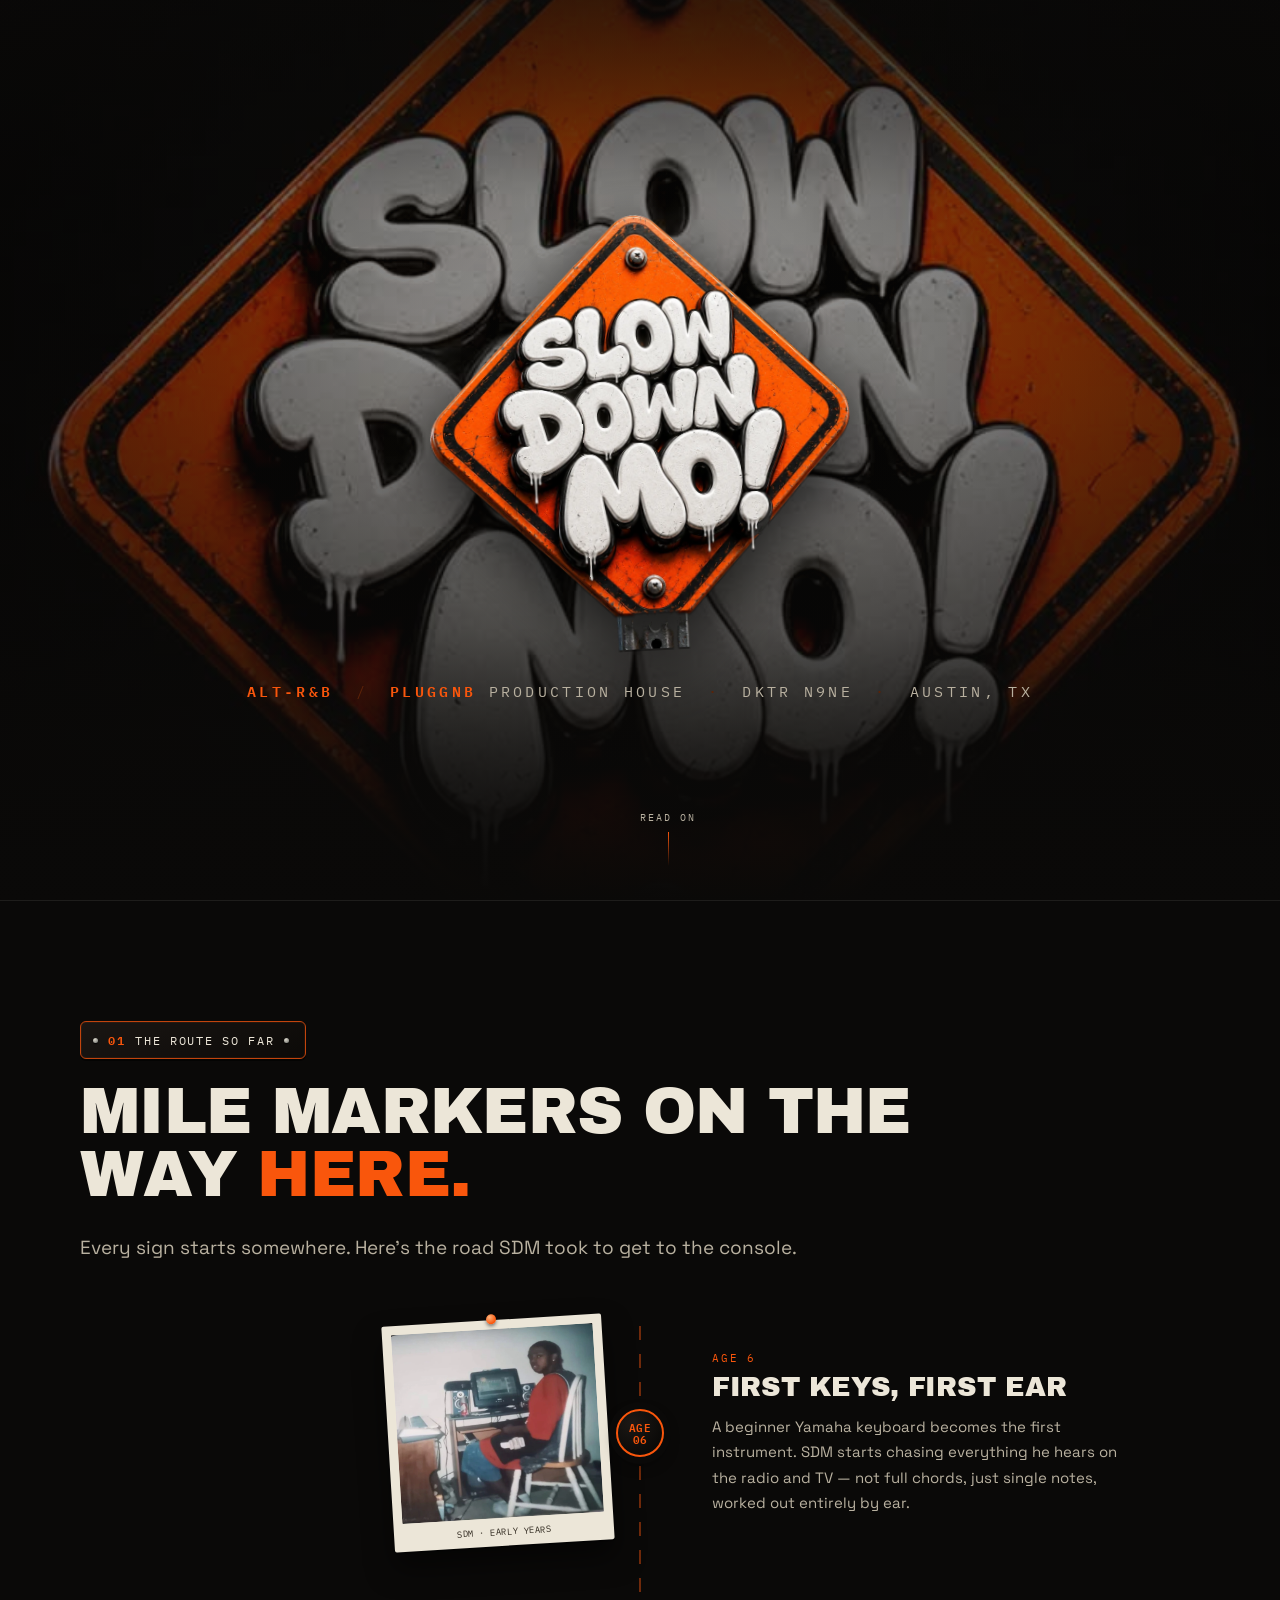
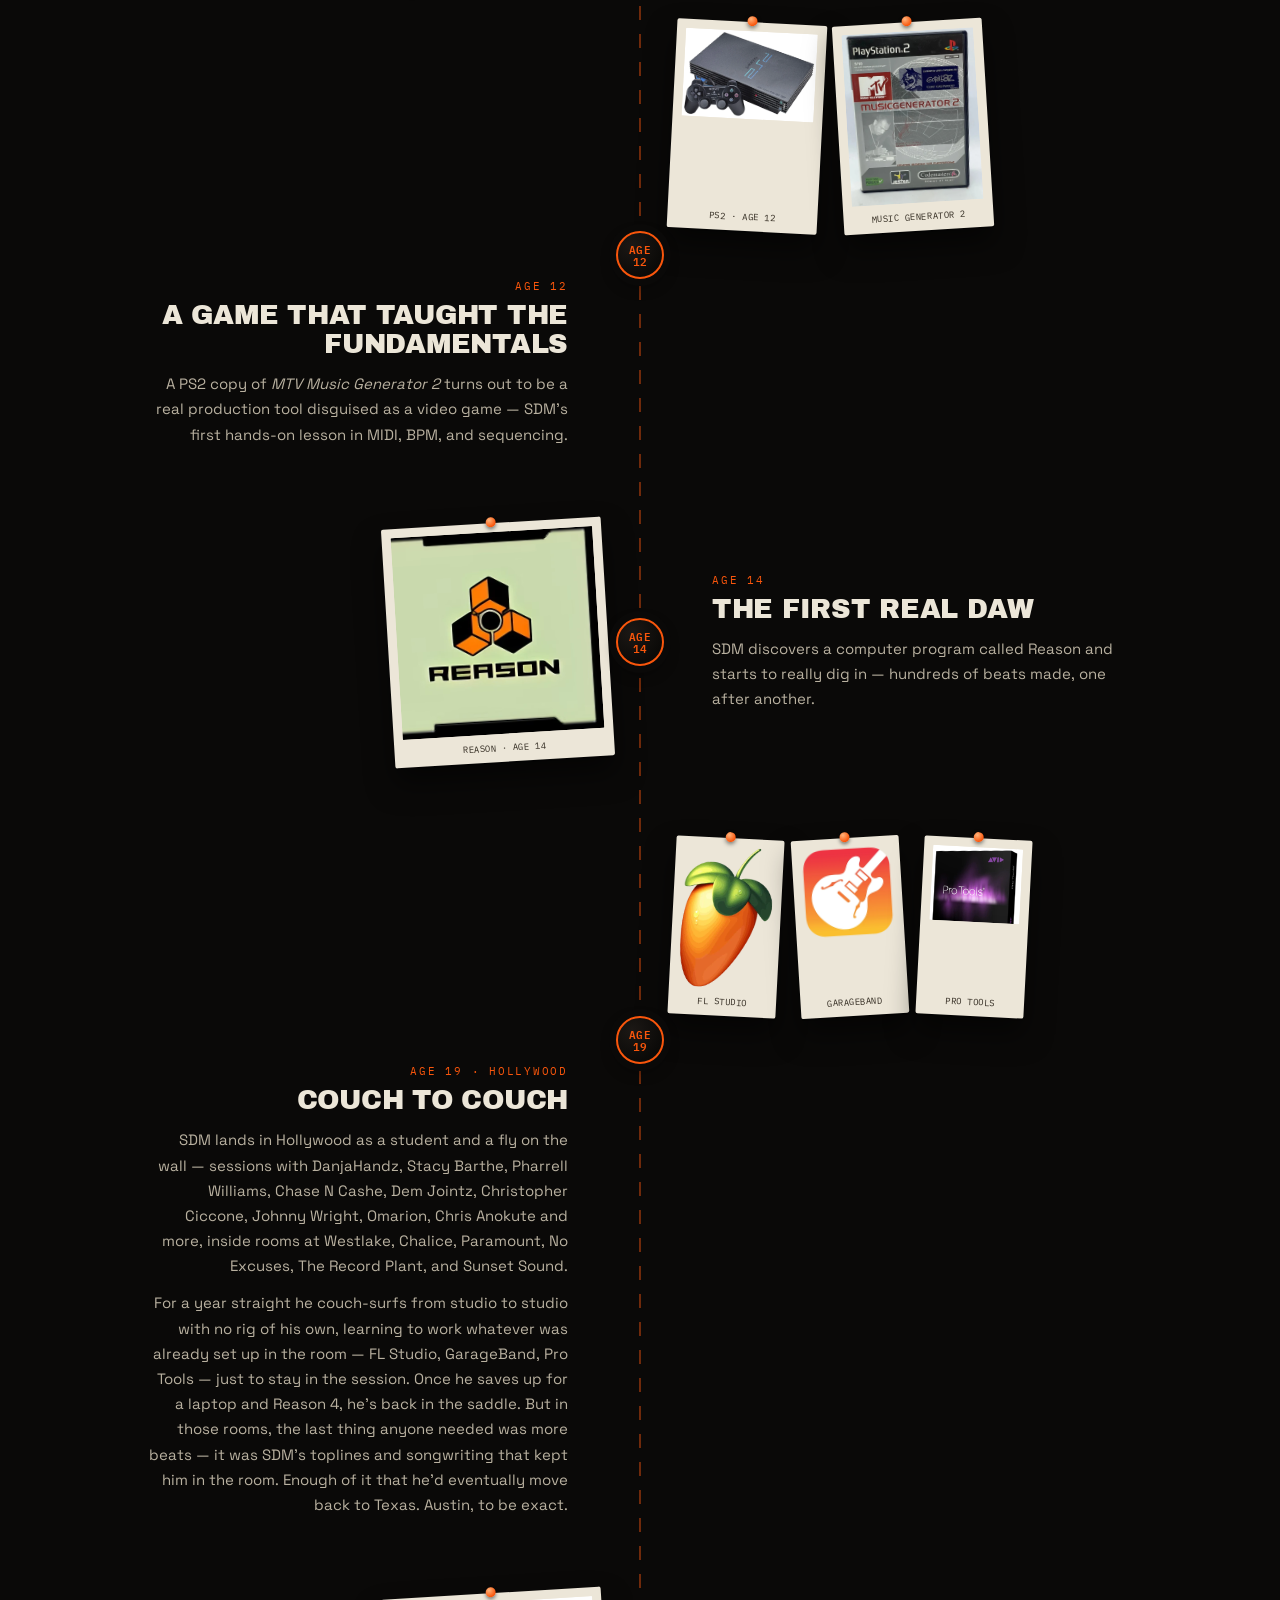
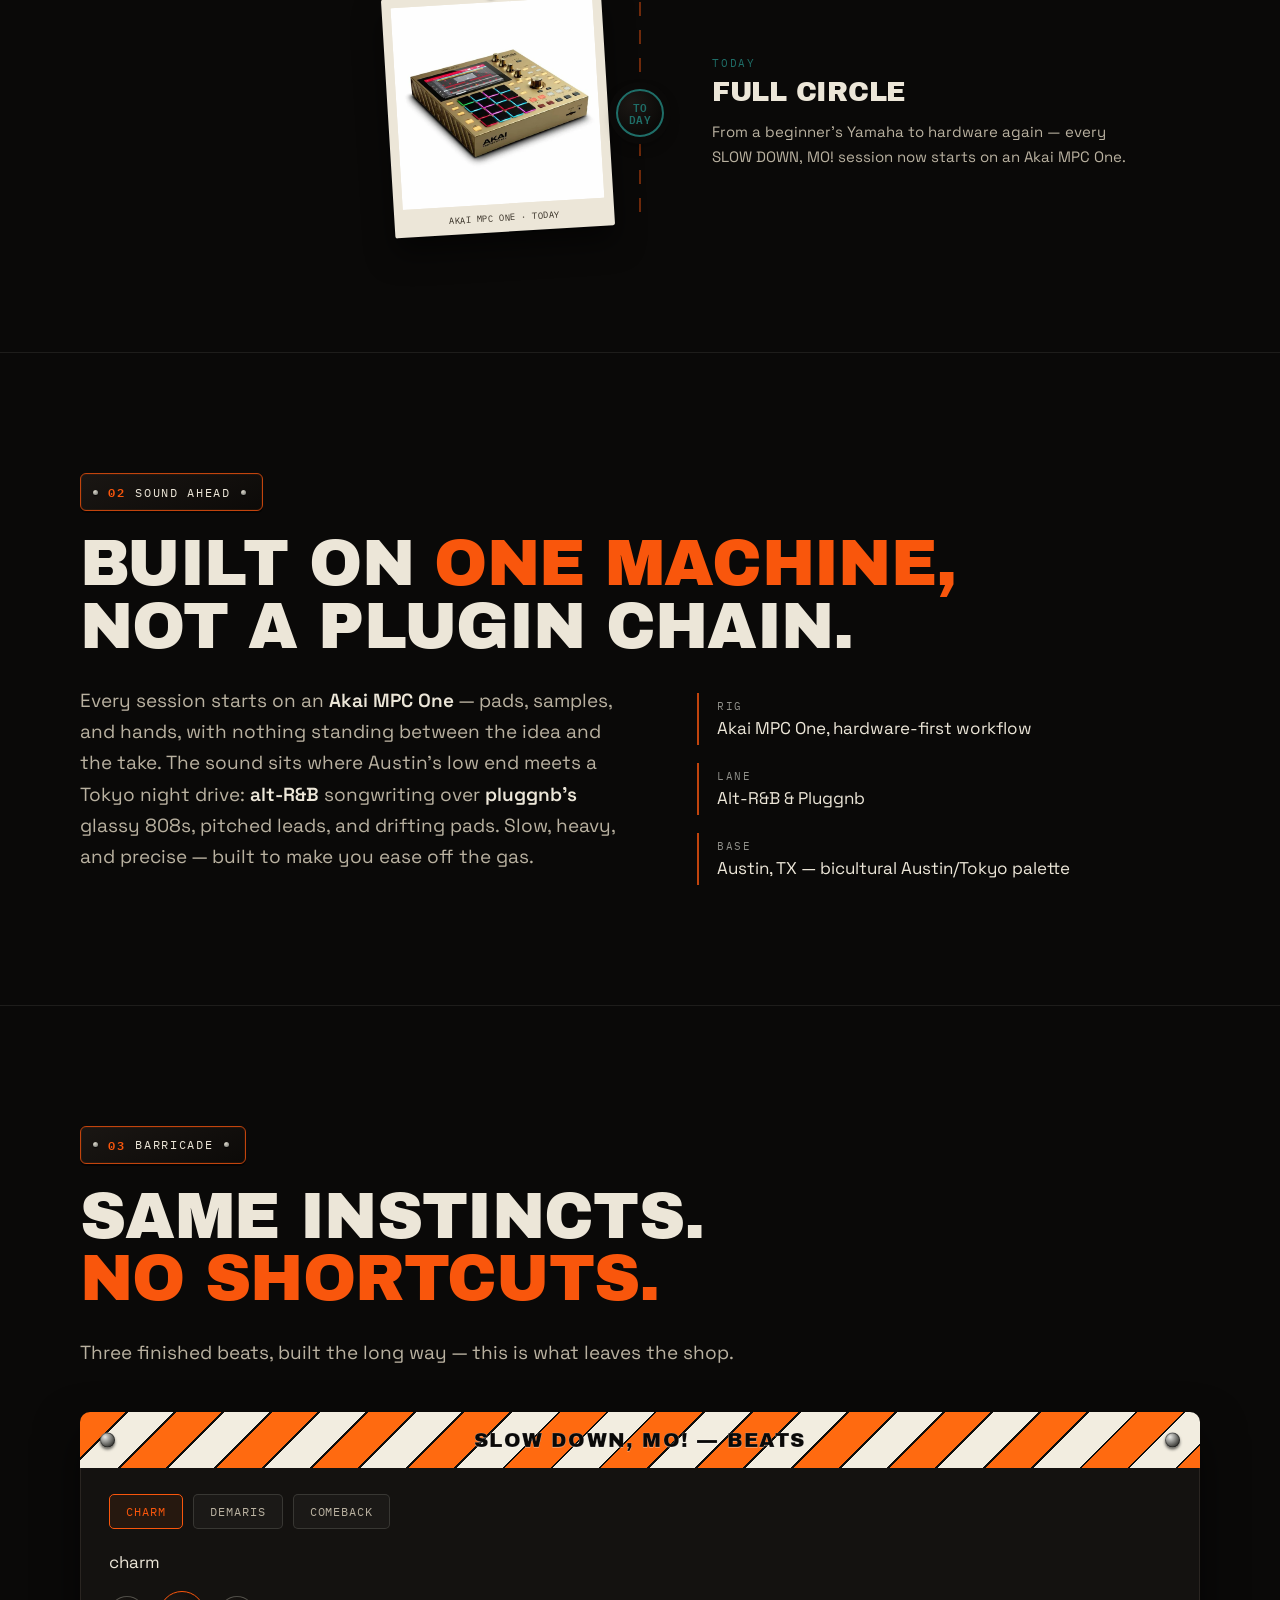
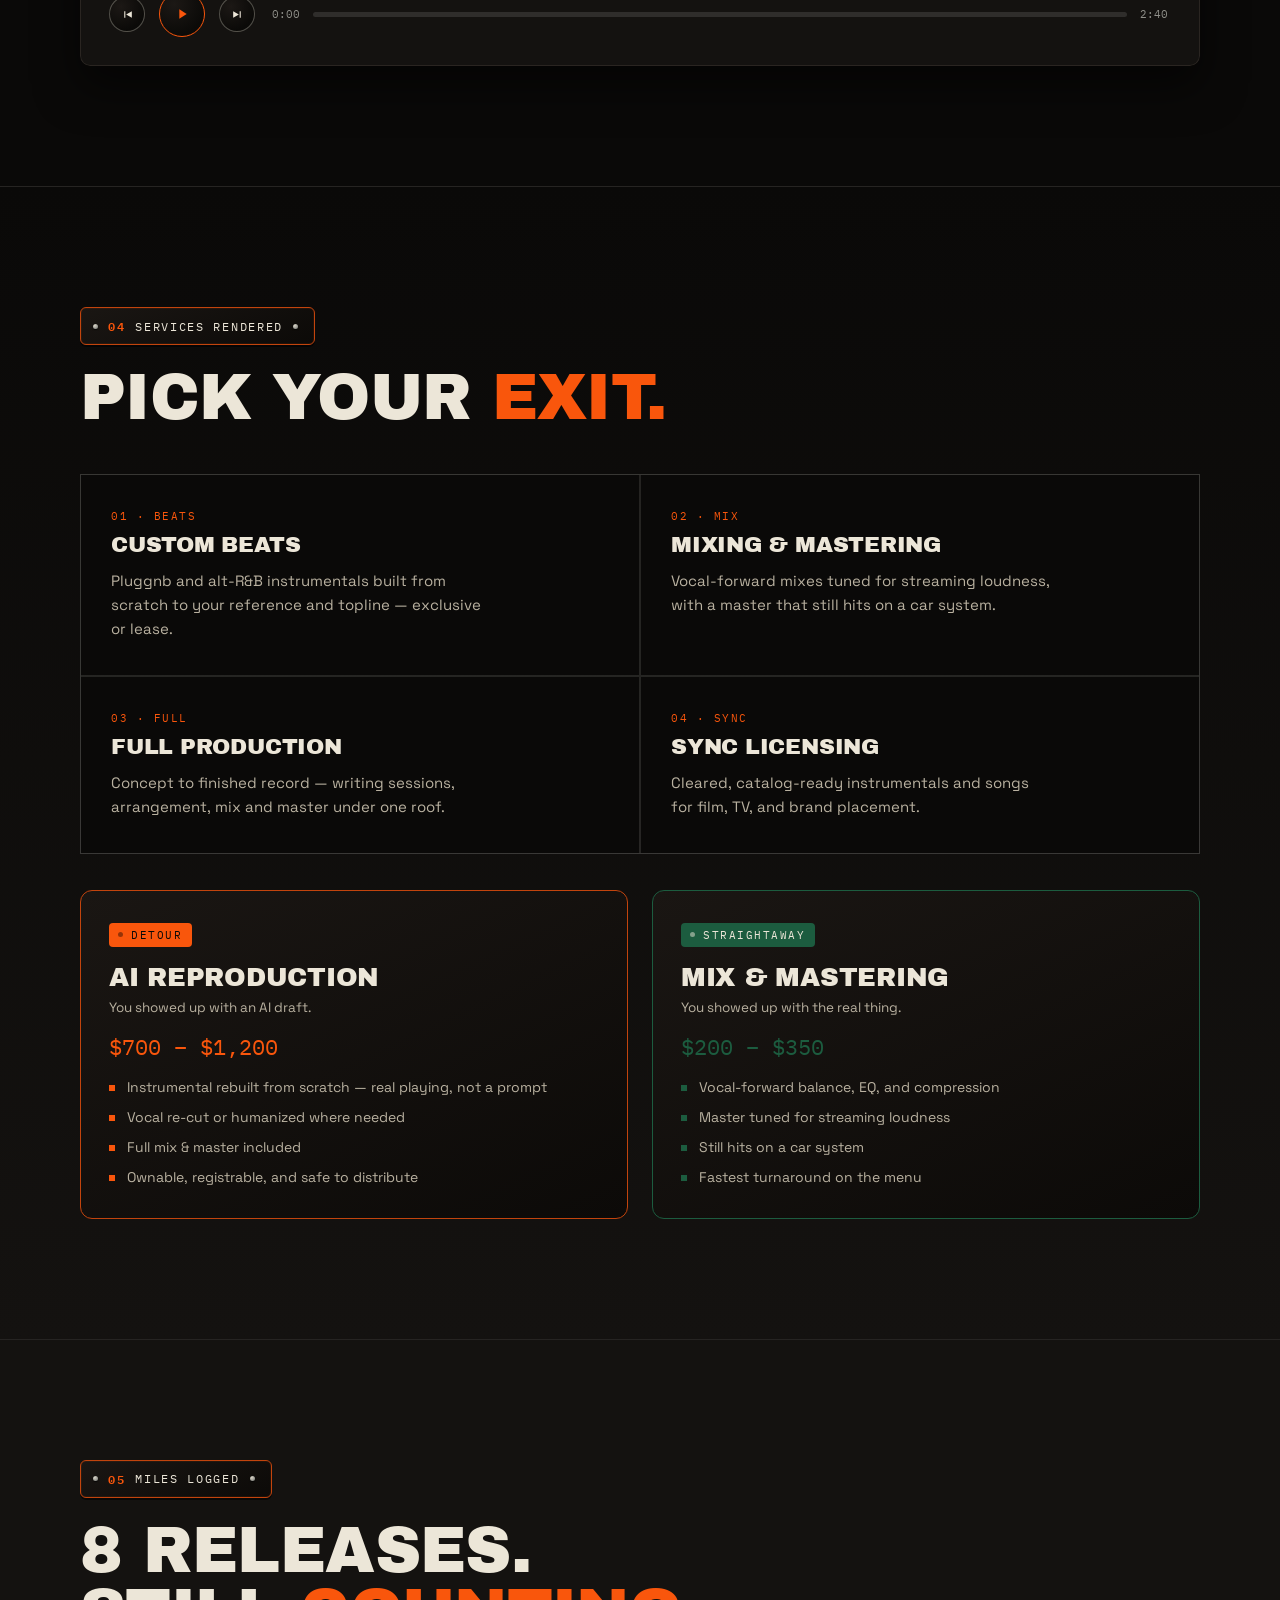
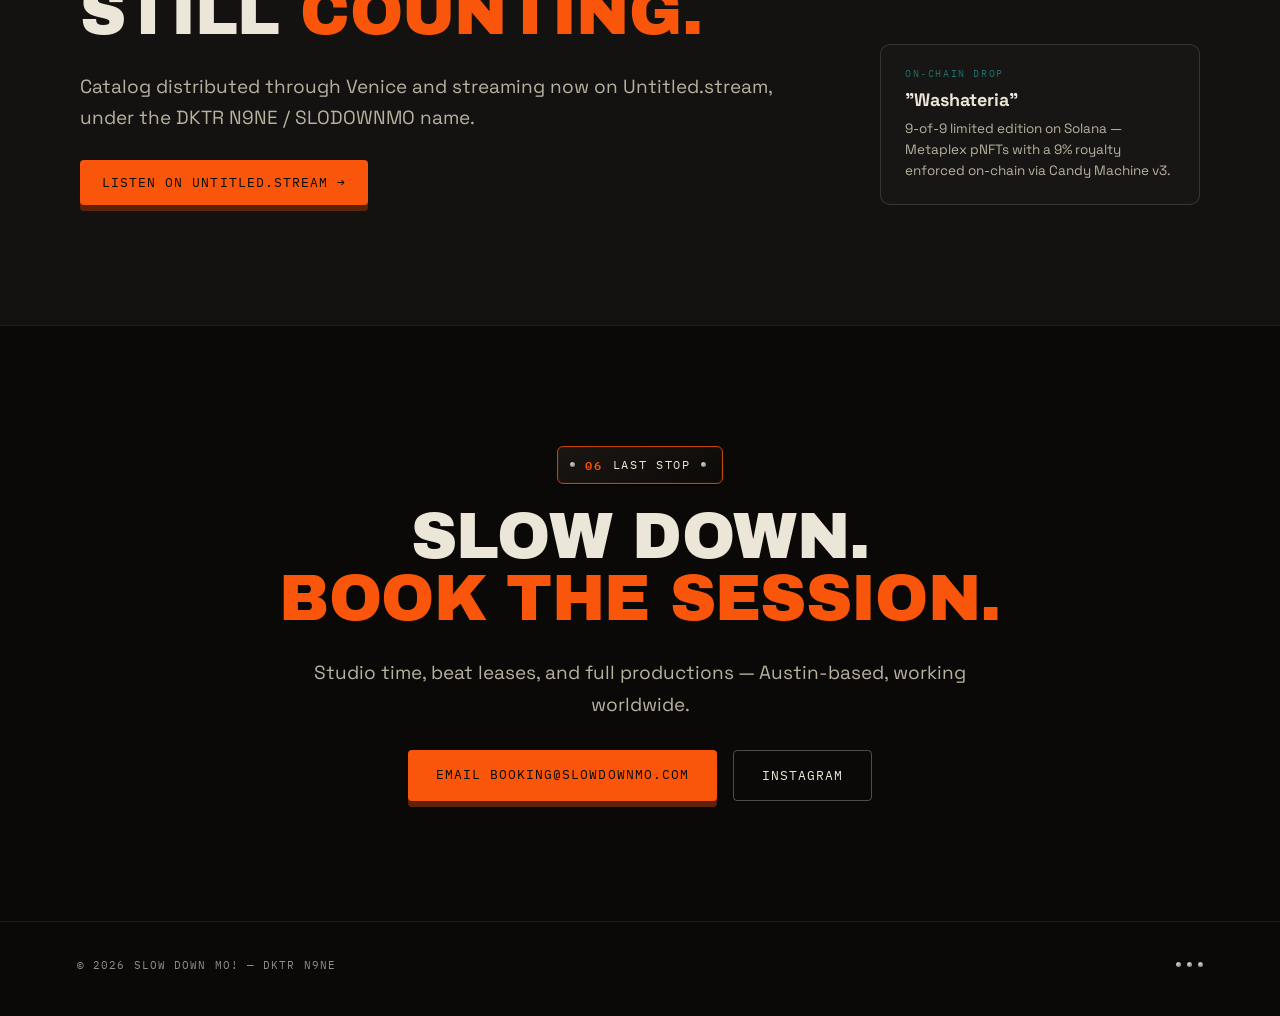
==== commit bf92167c: "Add files via upload" ====
--- a/index.html
+++ b/index.html
@@ -857,6 +857,7 @@
     beatCurrent = (i + BEATS.length) % BEATS.length;
     const b = BEATS[beatCurrent];
     beatTitleEl.textContent = b.title;
+    beatTitleEl.style.color = '';
     beatAudio.src = b.file;
     setActiveBeatTab();
     beatProgressFill.style.width = '0%';
@@ -864,6 +865,11 @@
     beatDurationEl.textContent = '0:00';
     if(autoplay) playBeat();
   }
+
+  beatAudio.addEventListener('error', ()=>{
+    beatTitleEl.textContent = `Couldn't load "${BEATS[beatCurrent].title}" — check that the beats/ folder is uploaded next to index.html`;
+    beatTitleEl.style.color = '#ff6a10';
+  });
 
   function playBeat(){
     beatAudio.play().then(()=>{
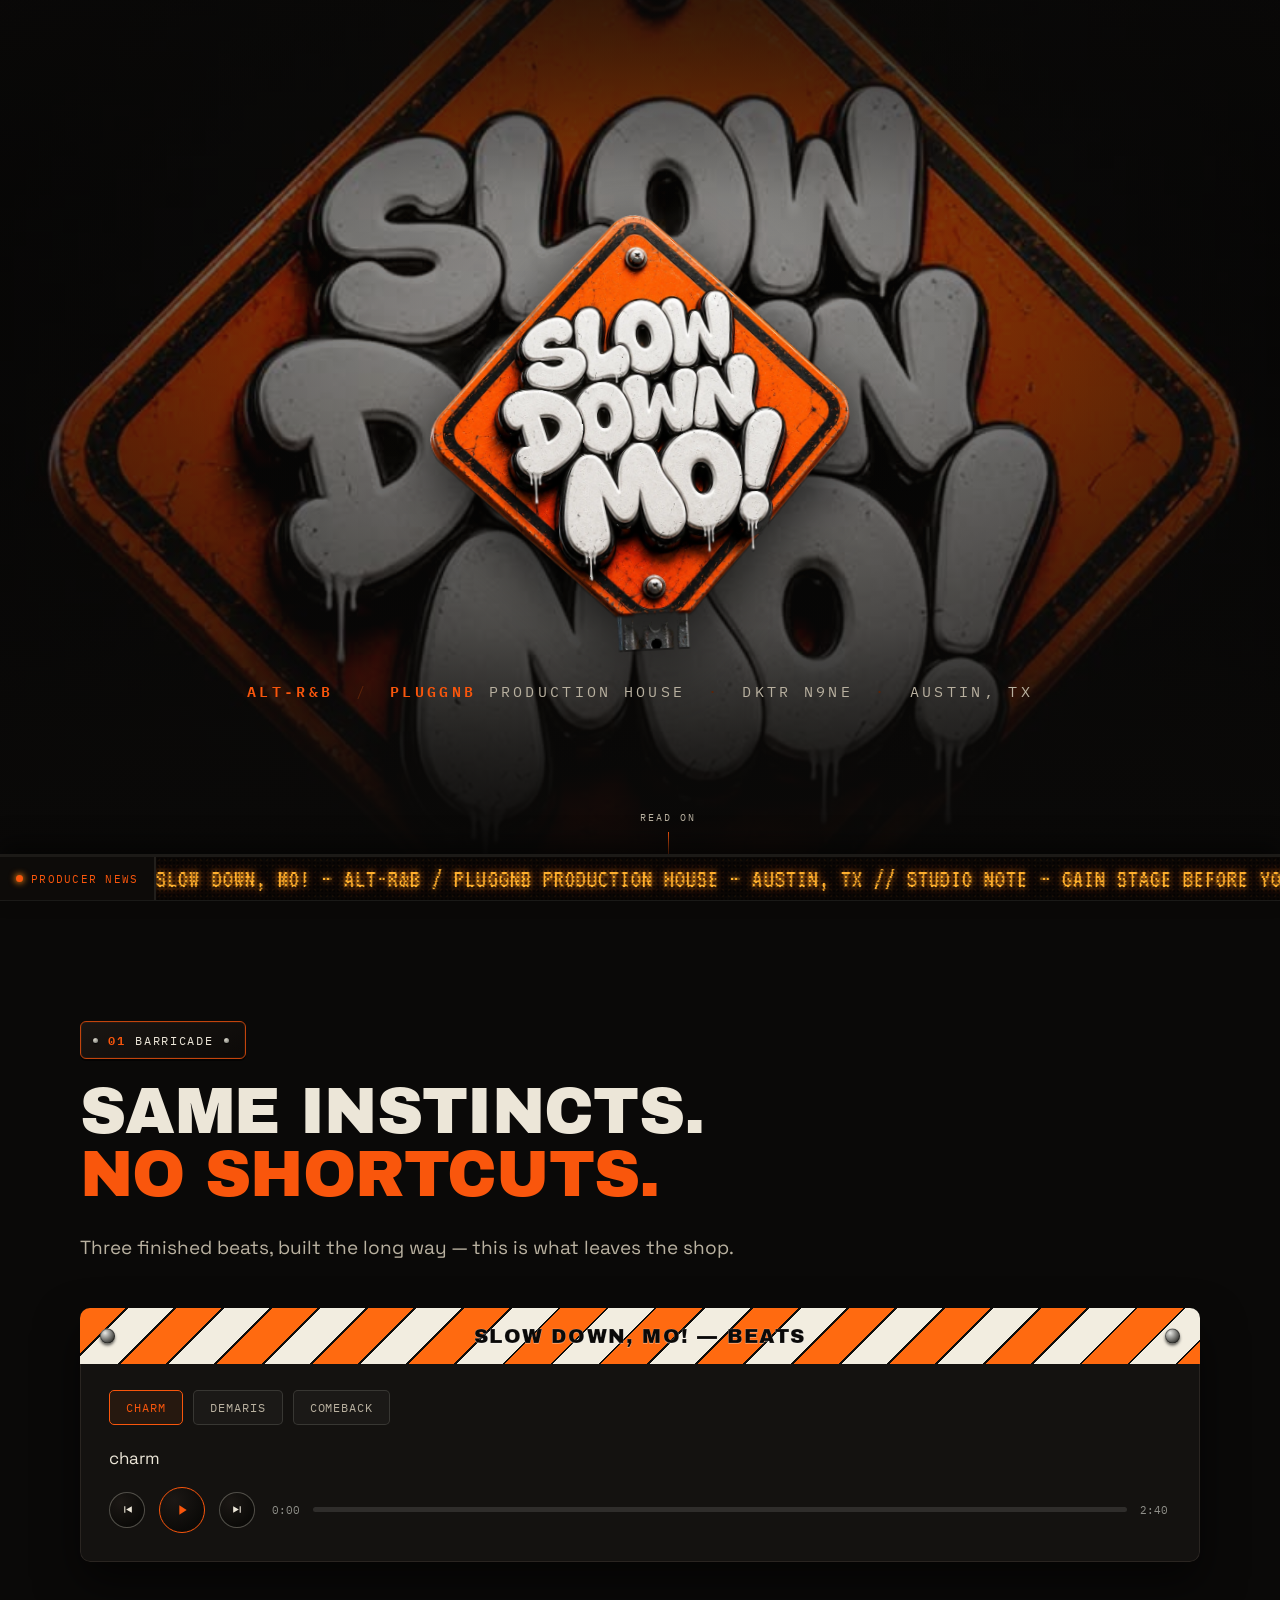
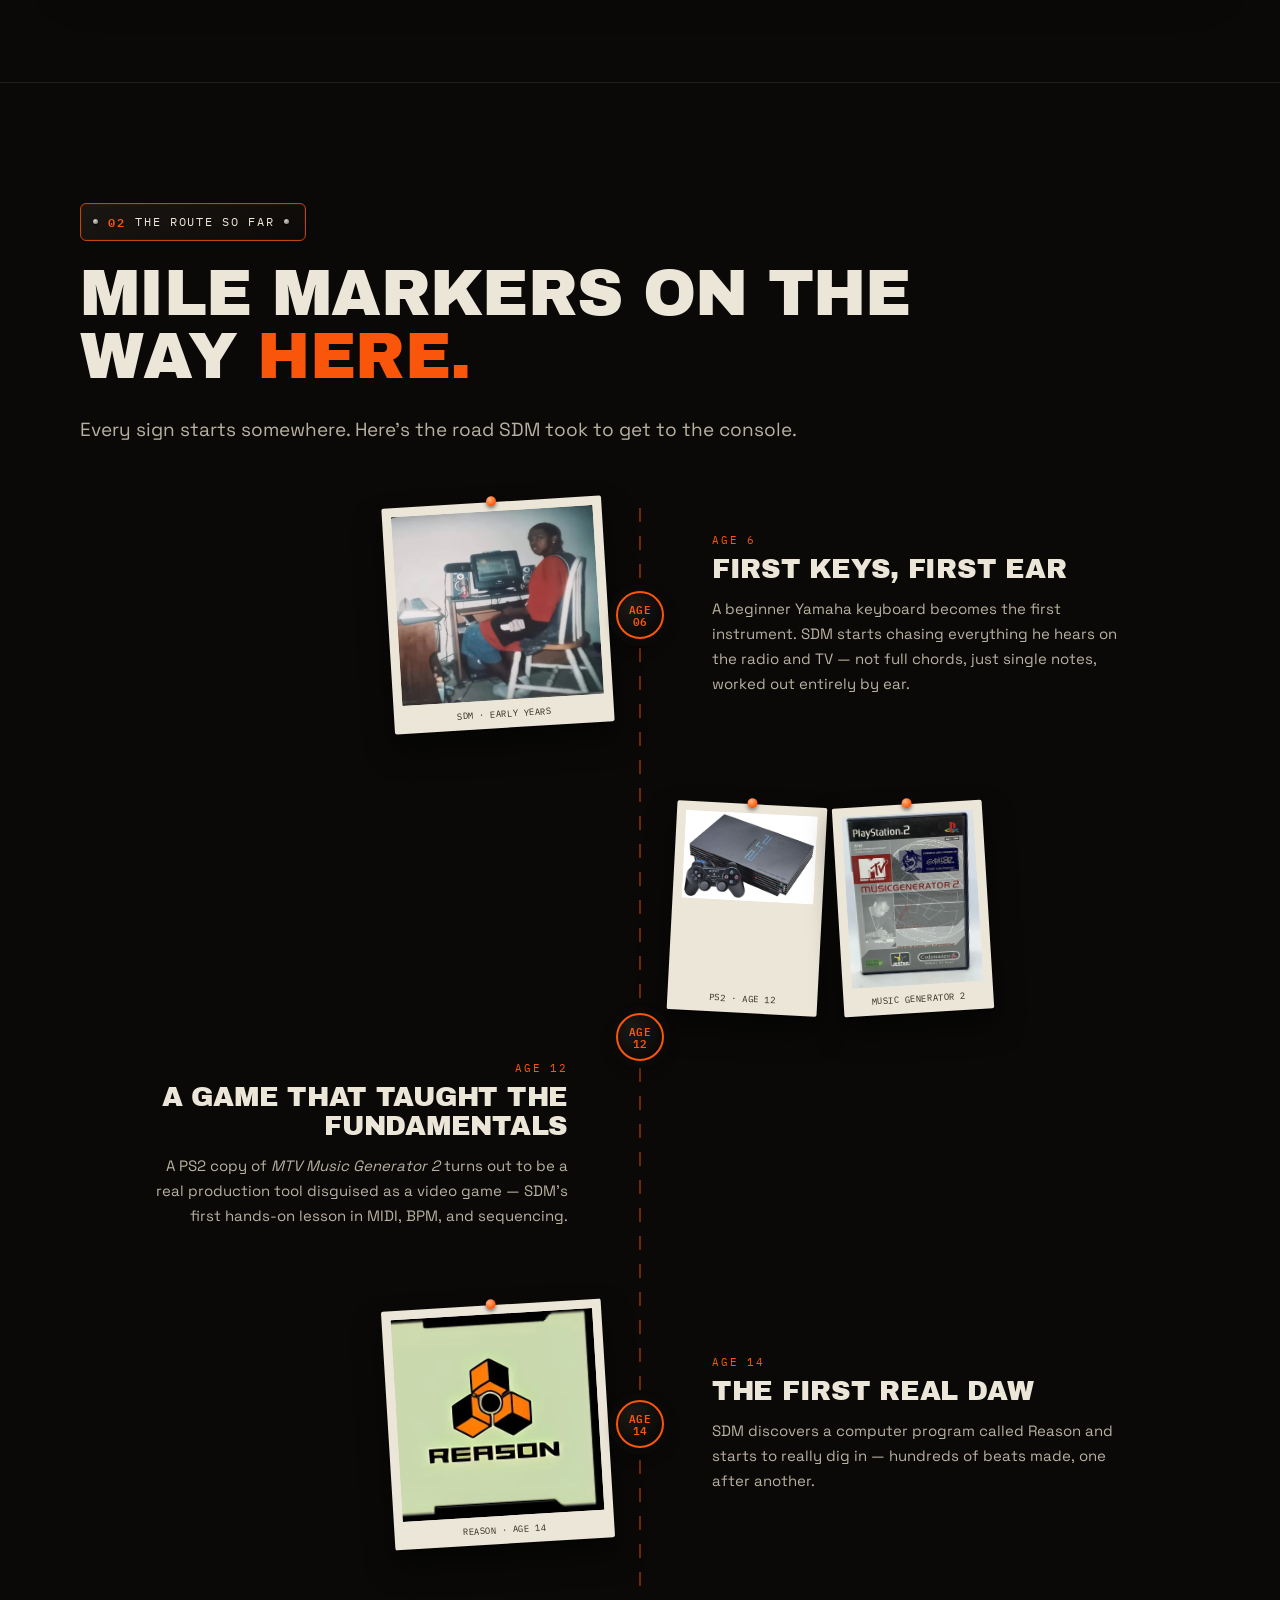
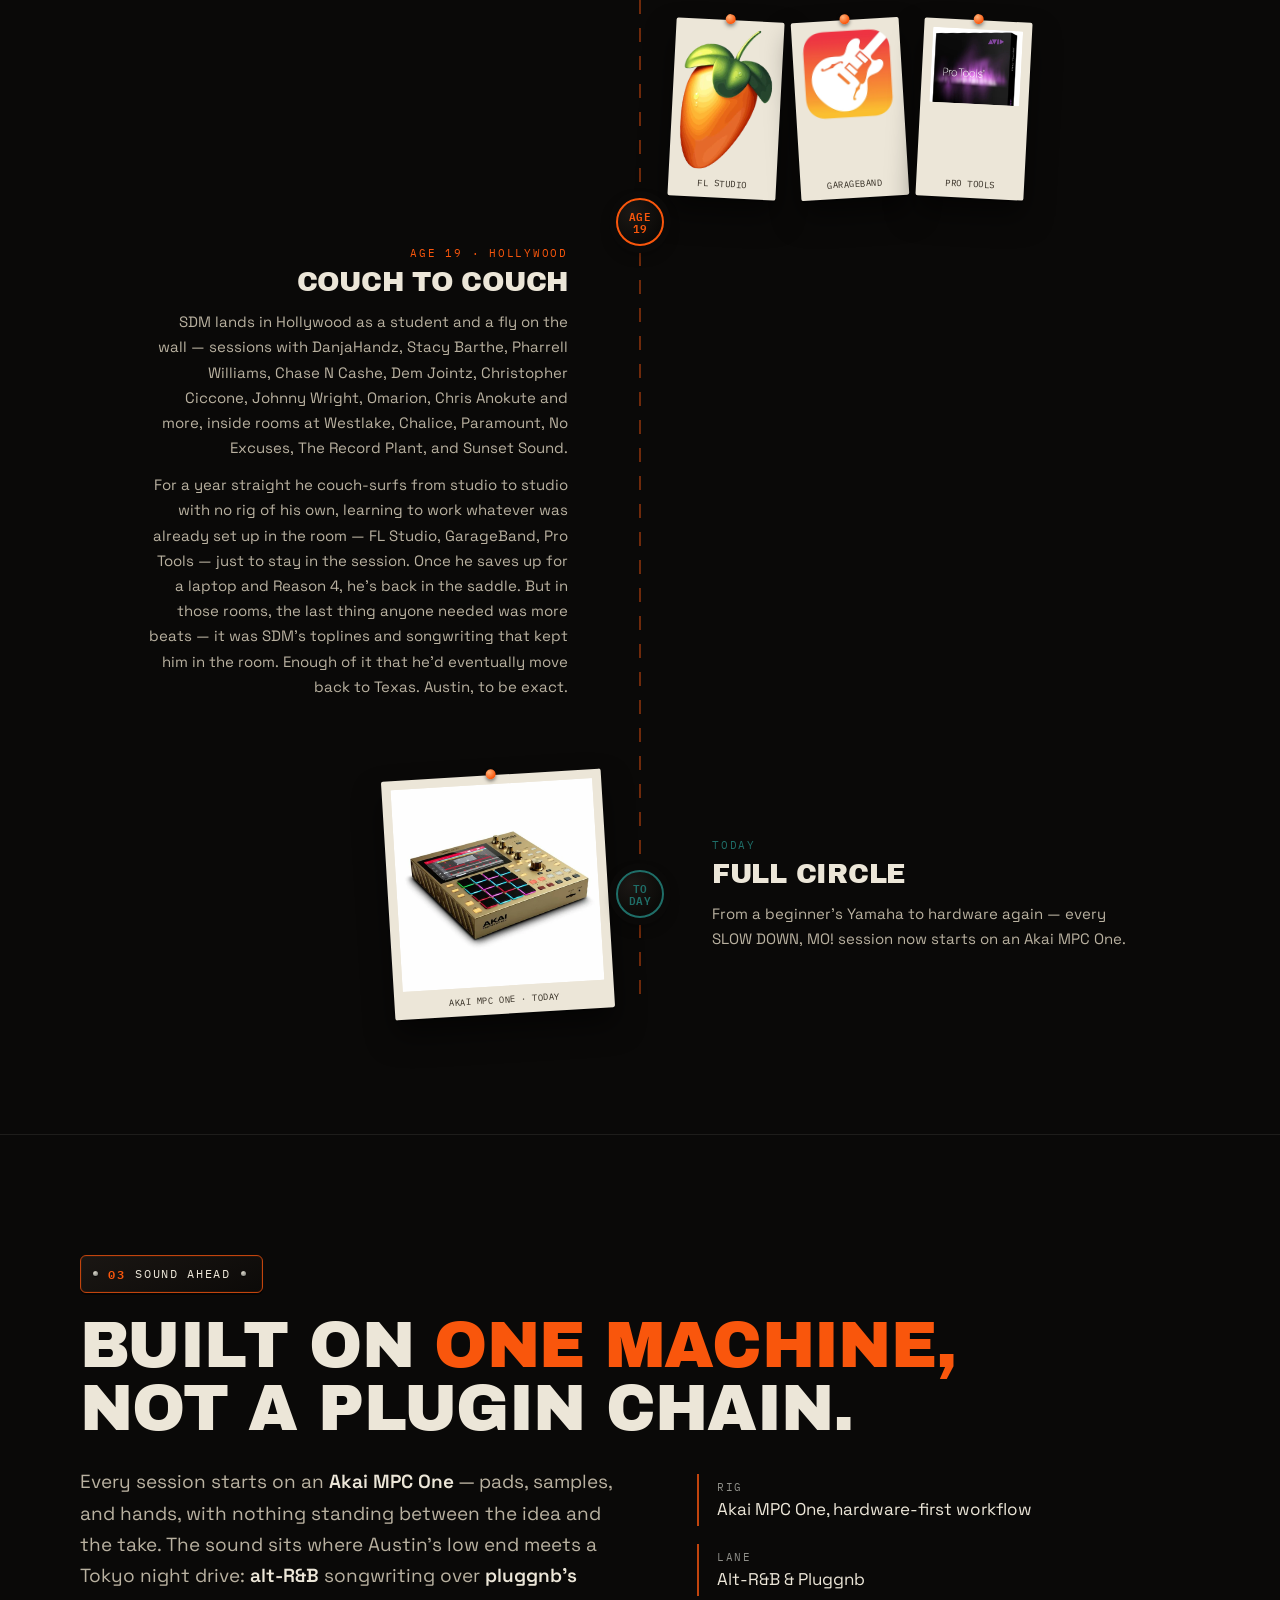
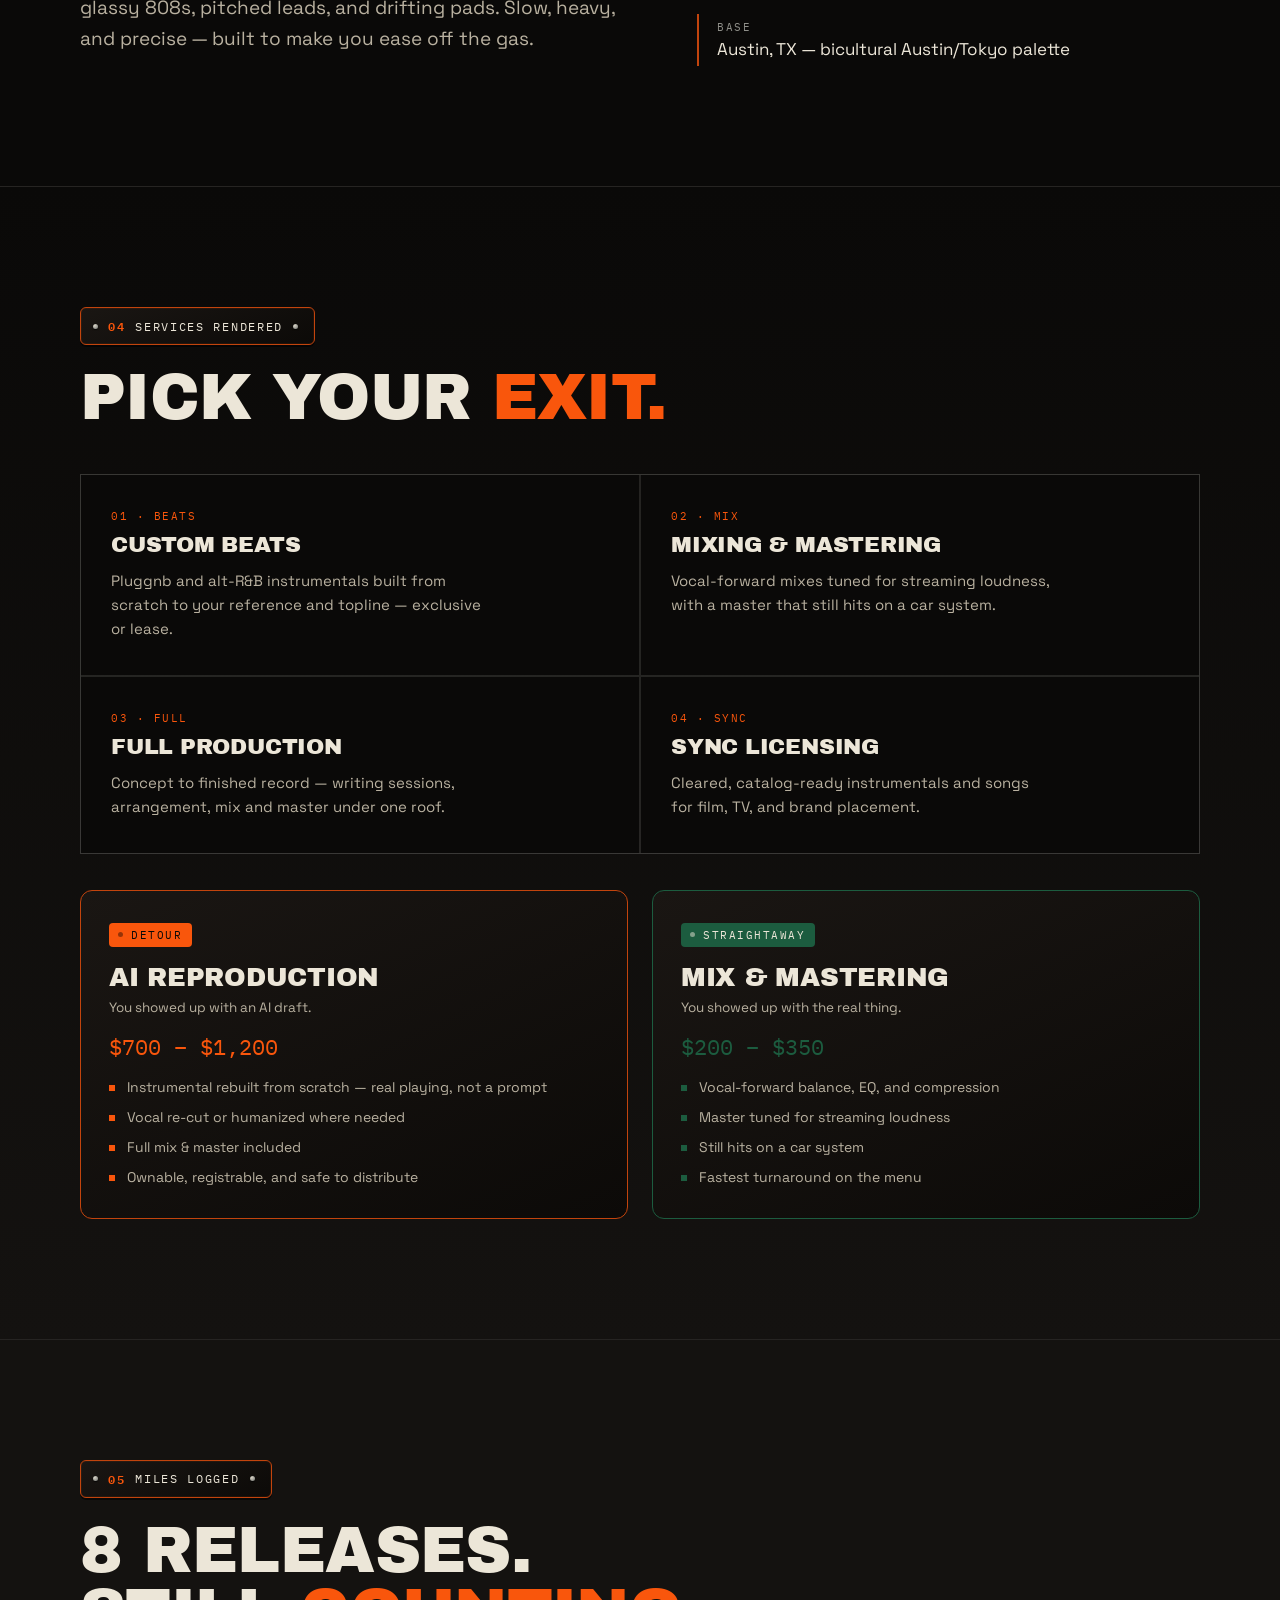
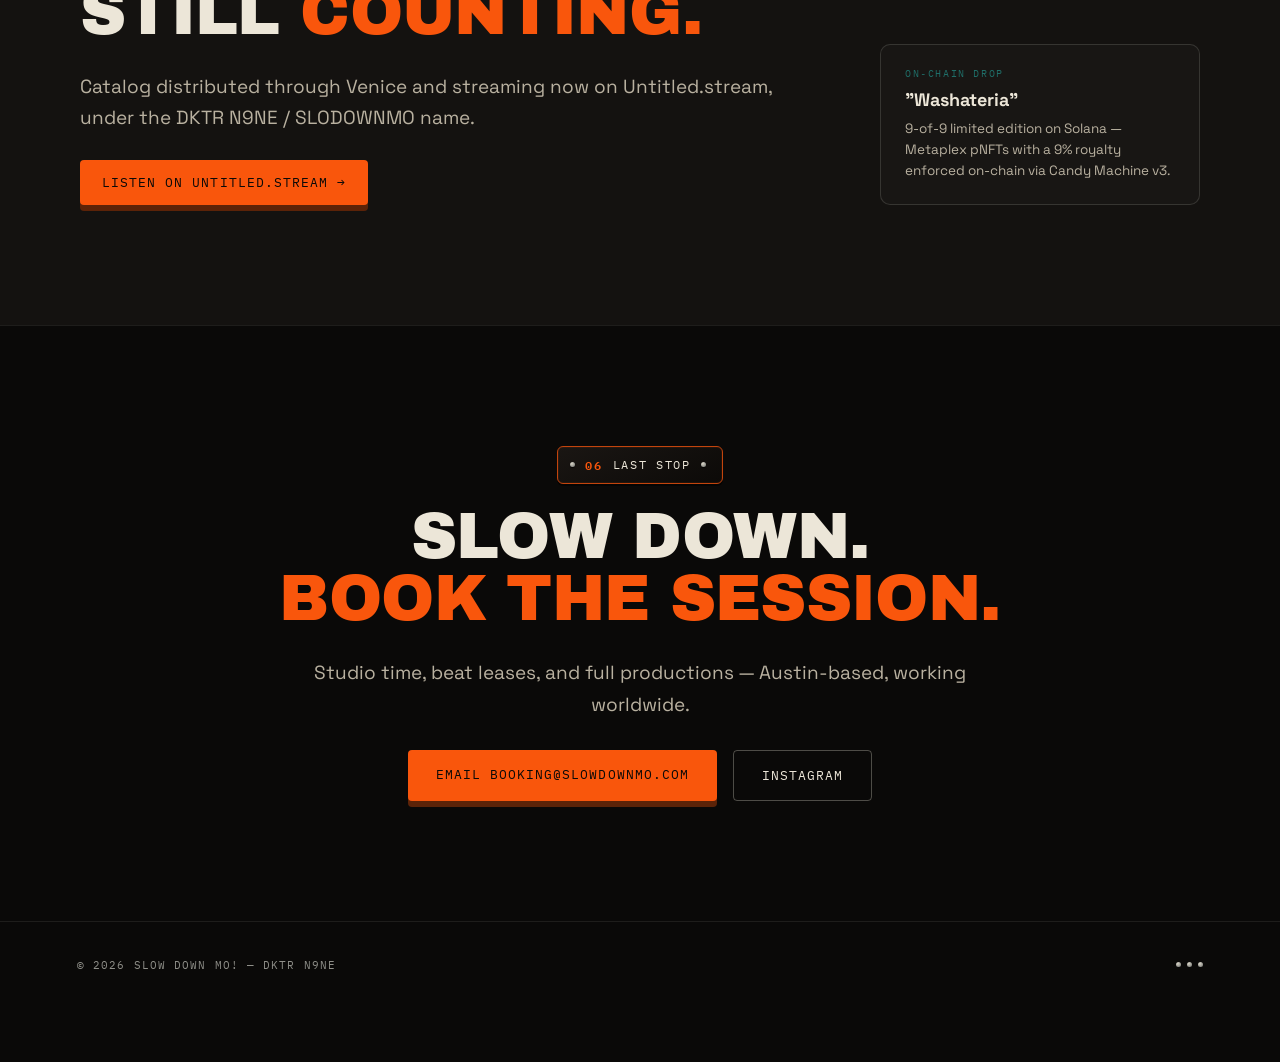
==== commit f6b7d605: "Add files via upload" ====
--- a/index.html
+++ b/index.html
@@ -7,7 +7,7 @@
 <meta name="description" content="SLOW DOWN, MO! — Alt-R&B and Pluggnb production house. DKTR N9NE, Austin, TX.">
 <link rel="preconnect" href="https://fonts.googleapis.com">
 <link rel="preconnect" href="https://fonts.gstatic.com" crossorigin>
-<link href="https://fonts.googleapis.com/css2?family=Archivo+Black&family=Space+Grotesk:wght@400;500;600;700&family=IBM+Plex+Mono:wght@400;500;600&display=swap" rel="stylesheet">
+<link href="https://fonts.googleapis.com/css2?family=Archivo+Black&family=Space+Grotesk:wght@400;500;600;700&family=IBM+Plex+Mono:wght@400;500;600&family=VT323&display=swap" rel="stylesheet">
 <style>
   :root{
     --void:#0a0908;
@@ -269,6 +269,11 @@
   }
   .tbtn:hover{ border-color:var(--orange); color:var(--orange); }
   .tbtn svg{ width:13px; height:13px; fill:currentColor; }
+  .tbtn.armed{ animation:tbtn-pulse 1.6s ease-in-out infinite; }
+  @keyframes tbtn-pulse{
+    0%,100%{ box-shadow:0 0 0 0 rgba(249,86,12,.55); }
+    50%{ box-shadow:0 0 0 8px rgba(249,86,12,0); }
+  }
 
   /* ---- Offer comparison: DETOUR / STRAIGHTAWAY ---- */
   .offer-compare{
@@ -512,6 +517,83 @@
   }
 
   :focus-visible{ outline:2px solid var(--orange); outline-offset:3px; }
+
+  /* ---- LED sign ticker ---- */
+  body{ padding-bottom:46px; }
+
+  .signfeed{
+    position:fixed; left:0; right:0; bottom:0; z-index:50;
+    height:46px;
+    display:flex; align-items:stretch;
+    background:#050403;
+    border-top:3px solid #1c1a17;
+    box-shadow:0 -10px 24px rgba(0,0,0,.55);
+  }
+  .signfeed-label{
+    flex:none;
+    display:flex; align-items:center; gap:8px;
+    padding:0 16px;
+    background:#0d0b09;
+    border-right:2px solid #221f1b;
+    font-family:'IBM Plex Mono',monospace;
+    font-size:10.5px; letter-spacing:.12em; text-transform:uppercase;
+    color:var(--orange);
+  }
+  .signfeed-label .dot{
+    width:7px; height:7px; border-radius:50%;
+    background:var(--orange);
+    box-shadow:0 0 6px 1px rgba(255,138,20,.9);
+    animation:signfeed-blink 1.4s steps(1) infinite;
+    flex:none;
+  }
+  @keyframes signfeed-blink{ 0%,49%{ opacity:1; } 50%,100%{ opacity:.25; } }
+
+  .signfeed-screen{
+    position:relative;
+    flex:1; min-width:0;
+    overflow:hidden;
+    background:
+      radial-gradient(circle, rgba(255,140,20,.05) 1px, transparent 1.4px) 0 0/6px 6px,
+      #0a0705;
+  }
+  .signfeed-screen::before{
+    /* dot-matrix grid overlay */
+    content:'';
+    position:absolute; inset:0; z-index:2; pointer-events:none;
+    background-image:radial-gradient(circle, rgba(0,0,0,.55) 1px, transparent 1.3px);
+    background-size:4px 4px;
+    mix-blend-mode:multiply;
+  }
+  .signfeed-track{
+    position:absolute; top:0; left:0; height:100%;
+    display:flex; align-items:center; white-space:nowrap;
+    will-change:transform;
+    animation:signfeed-scroll linear infinite;
+  }
+  .signfeed-track span{
+    font-family:'VT323', monospace;
+    font-size:26px; line-height:1;
+    letter-spacing:.04em;
+    color:#ffb02e;
+    text-shadow:0 0 6px rgba(255,140,20,.85), 0 0 14px rgba(255,110,10,.5);
+    padding-right:70px;
+  }
+  @keyframes signfeed-scroll{
+    from{ transform:translateX(0); }
+    to{ transform:translateX(-50%); }
+  }
+
+  @media (max-width:760px){
+    .signfeed-label span.lbl-text{ display:none; }
+    .signfeed-track span{ font-size:21px; }
+    body{ padding-bottom:40px; }
+    .signfeed{ height:40px; }
+  }
+
+  @media (prefers-reduced-motion: reduce){
+    .signfeed-track{ animation:none; position:static; }
+    .signfeed-screen{ overflow-x:auto; }
+  }
 </style>
 </head>
 <body>
@@ -532,140 +614,9 @@
   <div class="scroll-cue"><span>Read on</span><span class="stick"></span></div>
 </section>
 
-<section class="lore" id="lore">
-  <div class="section-inner reveal">
-    <span class="plate"><span class="num">01</span> The route so far</span>
-    <h2 class="headline">Mile markers on the<br>way <span class="accent">here.</span></h2>
-    <p class="lede">Every sign starts somewhere. Here's the road SDM took to get to the console.</p>
-
-    <div class="route">
-
-      <div class="mile">
-        <div class="mile-media">
-          <div class="photo-tab w-lg rot-l">
-            <img src="lore/kid.webp" alt="SDM as a kid at his first setup" loading="lazy">
-            <span class="cap">SDM · early years</span>
-          </div>
-        </div>
-        <div class="mile-marker">AGE<br>06</div>
-        <div class="mile-text">
-          <div class="mile-age">Age 6</div>
-          <h3>First keys, first ear</h3>
-          <p>A beginner Yamaha keyboard becomes the first instrument. SDM starts chasing everything he hears on the radio and TV — not full chords, just single notes, worked out entirely by ear.</p>
-        </div>
-      </div>
-
-      <div class="mile flip">
-        <div class="mile-media">
-          <div class="photo-tab w-md rot-r">
-            <img src="lore/ps2.webp" alt="Sony PlayStation 2 console and DualShock controller" loading="lazy">
-            <span class="cap">PS2 · age 12</span>
-          </div>
-          <div class="photo-tab w-md rot-l">
-            <img src="lore/mg2.webp" alt="MTV Music Generator 2 game case for PlayStation 2" loading="lazy">
-            <span class="cap">Music Generator 2</span>
-          </div>
-        </div>
-        <div class="mile-marker">AGE<br>12</div>
-        <div class="mile-text">
-          <div class="mile-age">Age 12</div>
-          <h3>A game that taught the fundamentals</h3>
-          <p>A PS2 copy of <em>MTV Music Generator 2</em> turns out to be a real production tool disguised as a video game — SDM's first hands-on lesson in MIDI, BPM, and sequencing.</p>
-        </div>
-      </div>
-
-      <div class="mile">
-        <div class="mile-media">
-          <div class="photo-tab w-lg rot-l">
-            <img src="lore/reason.webp" alt="Propellerhead Reason software logo" loading="lazy">
-            <span class="cap">Reason · age 14</span>
-          </div>
-        </div>
-        <div class="mile-marker">AGE<br>14</div>
-        <div class="mile-text">
-          <div class="mile-age">Age 14</div>
-          <h3>The first real DAW</h3>
-          <p>SDM discovers a computer program called Reason and starts to really dig in — hundreds of beats made, one after another.</p>
-        </div>
-      </div>
-
-      <div class="mile flip">
-        <div class="mile-media">
-          <div class="photo-tab w-sm rot-r">
-            <img src="lore/fl.webp" alt="FL Studio logo" loading="lazy">
-            <span class="cap">FL Studio</span>
-          </div>
-          <div class="photo-tab w-sm rot-l">
-            <img src="lore/gb.webp" alt="GarageBand logo" loading="lazy">
-            <span class="cap">GarageBand</span>
-          </div>
-          <div class="photo-tab w-sm rot-r">
-            <img src="lore/pt.webp" alt="Avid Pro Tools packaging" loading="lazy">
-            <span class="cap">Pro Tools</span>
-          </div>
-        </div>
-        <div class="mile-marker">AGE<br>19</div>
-        <div class="mile-text">
-          <div class="mile-age">Age 19 · Hollywood</div>
-          <h3>Couch to couch</h3>
-          <p>SDM lands in Hollywood as a student and a fly on the wall — sessions with DanjaHandz, Stacy Barthe, Pharrell Williams, Chase N Cashe, Dem Jointz, Christopher Ciccone, Johnny Wright, Omarion, Chris Anokute and more, inside rooms at Westlake, Chalice, Paramount, No Excuses, The Record Plant, and Sunset Sound.</p>
-          <p>For a year straight he couch‑surfs from studio to studio with no rig of his own, learning to work whatever was already set up in the room — FL Studio, GarageBand, Pro Tools — just to stay in the session. Once he saves up for a laptop and Reason 4, he's back in the saddle. But in those rooms, the last thing anyone needed was more beats — it was SDM's toplines and songwriting that kept him in the room. Enough of it that he'd eventually move back to Texas. Austin, to be exact.</p>
-        </div>
-      </div>
-
-      <div class="mile epilogue">
-        <div class="mile-media">
-          <div class="photo-tab w-lg rot-l">
-            <img src="lore/mpc.webp" alt="Akai MPC One production hardware" loading="lazy">
-            <span class="cap">Akai MPC One · today</span>
-          </div>
-        </div>
-        <div class="mile-marker">TO<br>DAY</div>
-        <div class="mile-text">
-          <div class="mile-age">Today</div>
-          <h3>Full circle</h3>
-          <p>From a beginner's Yamaha to hardware again — every SLOW DOWN, MO! session now starts on an Akai MPC One.</p>
-        </div>
-      </div>
-
-    </div>
-  </div>
-</section>
-
-<section class="sound" id="sound">
-  <div class="section-inner reveal">
-    <span class="plate"><span class="num">02</span> Sound ahead</span>
-    <h2 class="headline">Built on <span class="accent">one machine,</span><br>not a plugin chain.</h2>
-    <div class="sound-grid">
-      <p class="lede">
-        Every session starts on an <strong>Akai MPC One</strong> — pads, samples,
-        and hands, with nothing standing between the idea and the take.
-        The sound sits where Austin's low end meets a Tokyo night drive:
-        <strong>alt‑R&amp;B</strong> songwriting over <strong>pluggnb's</strong>
-        glassy 808s, pitched leads, and drifting pads. Slow, heavy, and precise —
-        built to make you ease off the gas.
-      </p>
-      <div class="sound-stats">
-        <div class="stat">
-          <div class="k mono">Rig</div>
-          <div class="v">Akai MPC One, hardware‑first workflow</div>
-        </div>
-        <div class="stat">
-          <div class="k mono">Lane</div>
-          <div class="v">Alt‑R&amp;B &amp; Pluggnb</div>
-        </div>
-        <div class="stat">
-          <div class="k mono">Base</div>
-          <div class="v">Austin, TX — bicultural Austin/Tokyo palette</div>
-        </div>
-      </div>
-    </div>
-  </div>
-</section>
-
 <section class="barricade-section" id="beats">
   <div class="section-inner reveal">
-    <span class="plate"><span class="num">03</span> Barricade</span>
+    <span class="plate"><span class="num">01</span> Barricade</span>
     <h2 class="headline">Same instincts.<br><span class="accent">No shortcuts.</span></h2>
     <p class="lede">Three finished beats, built the long way — this is what leaves the shop.</p>
 
@@ -702,6 +653,137 @@
   </div>
 </section>
 
+<section class="lore" id="lore">
+  <div class="section-inner reveal">
+    <span class="plate"><span class="num">02</span> The route so far</span>
+    <h2 class="headline">Mile markers on the<br>way <span class="accent">here.</span></h2>
+    <p class="lede">Every sign starts somewhere. Here's the road SDM took to get to the console.</p>
+
+    <div class="route">
+
+      <div class="mile">
+        <div class="mile-media">
+          <div class="photo-tab w-lg rot-l">
+            <img src="lore/kid.webp" alt="SDM as a kid at his first setup" loading="lazy">
+            <span class="cap">SDM · early years</span>
+          </div>
+        </div>
+        <div class="mile-marker">AGE<br>06</div>
+        <div class="mile-text">
+          <div class="mile-age">Age 6</div>
+          <h3>First keys, first ear</h3>
+          <p>A beginner Yamaha keyboard becomes the first instrument. SDM starts chasing everything he hears on the radio and TV — not full chords, just single notes, worked out entirely by ear.</p>
+        </div>
+      </div>
+
+      <div class="mile flip">
+        <div class="mile-media">
+          <div class="photo-tab w-md rot-r">
+            <img src="lore/ps2.webp" alt="Sony PlayStation 2 console and DualShock controller" loading="lazy">
+            <span class="cap">PS2 · age 12</span>
+          </div>
+          <div class="photo-tab w-md rot-l">
+            <img src="lore/mg2.webp" alt="MTV Music Generator 2 game case for PlayStation 2" loading="lazy">
+            <span class="cap">Music Generator 2</span>
+          </div>
+        </div>
+        <div class="mile-marker">AGE<br>12</div>
+        <div class="mile-text">
+          <div class="mile-age">Age 12</div>
+          <h3>A game that taught the fundamentals</h3>
+          <p>A PS2 copy of <em>MTV Music Generator 2</em> turns out to be a real production tool disguised as a video game — SDM's first hands-on lesson in MIDI, BPM, and sequencing.</p>
+        </div>
+      </div>
+
+      <div class="mile">
+        <div class="mile-media">
+          <div class="photo-tab w-lg rot-l">
+            <img src="lore/reason.webp" alt="Propellerhead Reason software logo" loading="lazy">
+            <span class="cap">Reason · age 14</span>
+          </div>
+        </div>
+        <div class="mile-marker">AGE<br>14</div>
+        <div class="mile-text">
+          <div class="mile-age">Age 14</div>
+          <h3>The first real DAW</h3>
+          <p>SDM discovers a computer program called Reason and starts to really dig in — hundreds of beats made, one after another.</p>
+        </div>
+      </div>
+
+      <div class="mile flip">
+        <div class="mile-media">
+          <div class="photo-tab w-sm rot-r">
+            <img src="lore/fl.webp" alt="FL Studio logo" loading="lazy">
+            <span class="cap">FL Studio</span>
+          </div>
+          <div class="photo-tab w-sm rot-l">
+            <img src="lore/gb.webp" alt="GarageBand logo" loading="lazy">
+            <span class="cap">GarageBand</span>
+          </div>
+          <div class="photo-tab w-sm rot-r">
+            <img src="lore/pt.webp" alt="Avid Pro Tools packaging" loading="lazy">
+            <span class="cap">Pro Tools</span>
+          </div>
+        </div>
+        <div class="mile-marker">AGE<br>19</div>
+        <div class="mile-text">
+          <div class="mile-age">Age 19 · Hollywood</div>
+          <h3>Couch to couch</h3>
+          <p>SDM lands in Hollywood as a student and a fly on the wall — sessions with DanjaHandz, Stacy Barthe, Pharrell Williams, Chase N Cashe, Dem Jointz, Christopher Ciccone, Johnny Wright, Omarion, Chris Anokute and more, inside rooms at Westlake, Chalice, Paramount, No Excuses, The Record Plant, and Sunset Sound.</p>
+          <p>For a year straight he couch‑surfs from studio to studio with no rig of his own, learning to work whatever was already set up in the room — FL Studio, GarageBand, Pro Tools — just to stay in the session. Once he saves up for a laptop and Reason 4, he's back in the saddle. But in those rooms, the last thing anyone needed was more beats — it was SDM's toplines and songwriting that kept him in the room. Enough of it that he'd eventually move back to Texas. Austin, to be exact.</p>
+        </div>
+      </div>
+
+      <div class="mile epilogue">
+        <div class="mile-media">
+          <div class="photo-tab w-lg rot-l">
+            <img src="lore/mpc.webp" alt="Akai MPC One production hardware" loading="lazy">
+            <span class="cap">Akai MPC One · today</span>
+          </div>
+        </div>
+        <div class="mile-marker">TO<br>DAY</div>
+        <div class="mile-text">
+          <div class="mile-age">Today</div>
+          <h3>Full circle</h3>
+          <p>From a beginner's Yamaha to hardware again — every SLOW DOWN, MO! session now starts on an Akai MPC One.</p>
+        </div>
+      </div>
+
+    </div>
+  </div>
+</section>
+
+<section class="sound" id="sound">
+  <div class="section-inner reveal">
+    <span class="plate"><span class="num">03</span> Sound ahead</span>
+    <h2 class="headline">Built on <span class="accent">one machine,</span><br>not a plugin chain.</h2>
+    <div class="sound-grid">
+      <p class="lede">
+        Every session starts on an <strong>Akai MPC One</strong> — pads, samples,
+        and hands, with nothing standing between the idea and the take.
+        The sound sits where Austin's low end meets a Tokyo night drive:
+        <strong>alt‑R&amp;B</strong> songwriting over <strong>pluggnb's</strong>
+        glassy 808s, pitched leads, and drifting pads. Slow, heavy, and precise —
+        built to make you ease off the gas.
+      </p>
+      <div class="sound-stats">
+        <div class="stat">
+          <div class="k mono">Rig</div>
+          <div class="v">Akai MPC One, hardware‑first workflow</div>
+        </div>
+        <div class="stat">
+          <div class="k mono">Lane</div>
+          <div class="v">Alt‑R&amp;B &amp; Pluggnb</div>
+        </div>
+        <div class="stat">
+          <div class="k mono">Base</div>
+          <div class="v">Austin, TX — bicultural Austin/Tokyo palette</div>
+        </div>
+      </div>
+    </div>
+  </div>
+</section>
+
 <section class="services" id="services">
   <div class="section-inner reveal">
     <span class="plate"><span class="num">04</span> Services rendered</span>
@@ -876,7 +958,24 @@
       beatPlaying = true;
       beatIconPlay.style.display = 'none';
       beatIconPause.style.display = '';
-    }).catch(()=>{});
+      beatPlayBtn.classList.remove('armed');
+    }).catch(()=>{
+      // Browser blocked autoplay — retry on the visitor's first interaction
+      armAutoplayOnInteraction();
+    });
+  }
+
+  let autoplayArmed = false;
+  function armAutoplayOnInteraction(){
+    if(autoplayArmed) return;
+    autoplayArmed = true;
+    beatPlayBtn.classList.add('armed');
+    const tryPlay = ()=>{
+      beatPlayBtn.classList.remove('armed');
+      if(!beatPlaying) playBeat();
+      ['pointerdown','keydown','touchstart'].forEach(evt => document.removeEventListener(evt, tryPlay));
+    };
+    ['pointerdown','keydown','touchstart'].forEach(evt => document.addEventListener(evt, tryPlay, { once:true }));
   }
   function pauseBeat(){
     beatAudio.pause();
@@ -908,7 +1007,82 @@
   });
 
   renderBeatTabs();
-  loadBeat(0, false);
+  loadBeat(0, true);
+</script>
+
+<div class="signfeed" id="signfeed" aria-label="Producer news ticker">
+  <div class="signfeed-label"><span class="dot"></span><span class="lbl-text">Producer&nbsp;News</span></div>
+  <div class="signfeed-screen">
+    <div class="signfeed-track" id="signfeedTrack">
+      <span id="signfeedTextA">LOADING PRODUCER NEWS —</span>
+      <span id="signfeedTextB" aria-hidden="true">LOADING PRODUCER NEWS —</span>
+    </div>
+  </div>
+</div>
+
+<script>
+  const FEED_URL = 'https://www.musicradar.com/feeds.xml';
+  const PROXY = 'https://api.rss2json.com/v1/api.json?rss_url=' + encodeURIComponent(FEED_URL) + '&count=12';
+
+  const FALLBACK_ITEMS = [
+    'STUDIO NOTE — GAIN STAGE BEFORE YOU REACH FOR EQ',
+    'REMINDER — BOUNCE STEMS BEFORE YOU ARCHIVE A SESSION',
+    'TIP — REFERENCE YOUR MIX ON THREE DIFFERENT SPEAKERS',
+    'NOTE — BACK UP YOUR SESSION BEFORE YOU BOUNCE',
+    'REMINDER — LEVEL MATCH BEFORE YOU TRUST A COMPARISON',
+    'TIP — REST YOUR EARS EVERY 45 MINUTES'
+  ];
+
+  const OFFER_ITEMS = [
+    'SLOW DOWN, MO! — ALT-R&B / PLUGGNB PRODUCTION HOUSE — AUSTIN, TX',
+    'NOW BOOKING — CUSTOM BEATS, MIXING & MASTERING, FULL PRODUCTION',
+    'DETOUR — TURN YOUR AI DRAFT INTO A REAL RECORD — INQUIRE TODAY',
+    'STRAIGHTAWAY — MIX & MASTER, FAST TURNAROUND, STILL HITS IN THE CAR',
+    'BOOK A SESSION — EMAIL BOOKING@SLOWDOWNMO.COM'
+  ];
+
+  const sfTrack = document.getElementById('signfeedTrack');
+  const sfTextA = document.getElementById('signfeedTextA');
+  const sfTextB = document.getElementById('signfeedTextB');
+
+  function withOffers(items){
+    // SDM's own offer runs before the first item and between every item after
+    const out = [];
+    items.forEach((item, i) => {
+      out.push(OFFER_ITEMS[i % OFFER_ITEMS.length]);
+      out.push(item);
+    });
+    return out;
+  }
+
+  function setTicker(items, sourceLabel){
+    const mixed = withOffers(items);
+    const joined = mixed.map(s => s.trim()).join('   //   ') + (sourceLabel ? `   //   SOURCE: ${sourceLabel}   //   ` : '   //   ');
+    sfTextA.textContent = joined;
+    sfTextB.textContent = joined;
+    sizeAndAnimate();
+  }
+
+  function sizeAndAnimate(){
+    const singleWidth = sfTextA.getBoundingClientRect().width;
+    const pxPerSecond = 70;
+    const duration = Math.max(18, singleWidth / pxPerSecond);
+    sfTrack.style.animationDuration = duration + 's';
+  }
+
+  setTicker(FALLBACK_ITEMS);
+
+  fetch(PROXY)
+    .then(r => r.ok ? r.json() : Promise.reject(new Error('bad status')))
+    .then(data => {
+      if(data.status !== 'ok' || !data.items || !data.items.length) throw new Error('bad payload');
+      const titles = data.items.slice(0, 10).map(it => it.title.toUpperCase());
+      const source = (data.feed && data.feed.title) ? data.feed.title.toUpperCase() : 'MUSICRADAR';
+      setTicker(titles, source);
+    })
+    .catch(()=>{ /* keep fallback ticker already showing */ });
+
+  window.addEventListener('resize', sizeAndAnimate);
 </script>
 
 </body>
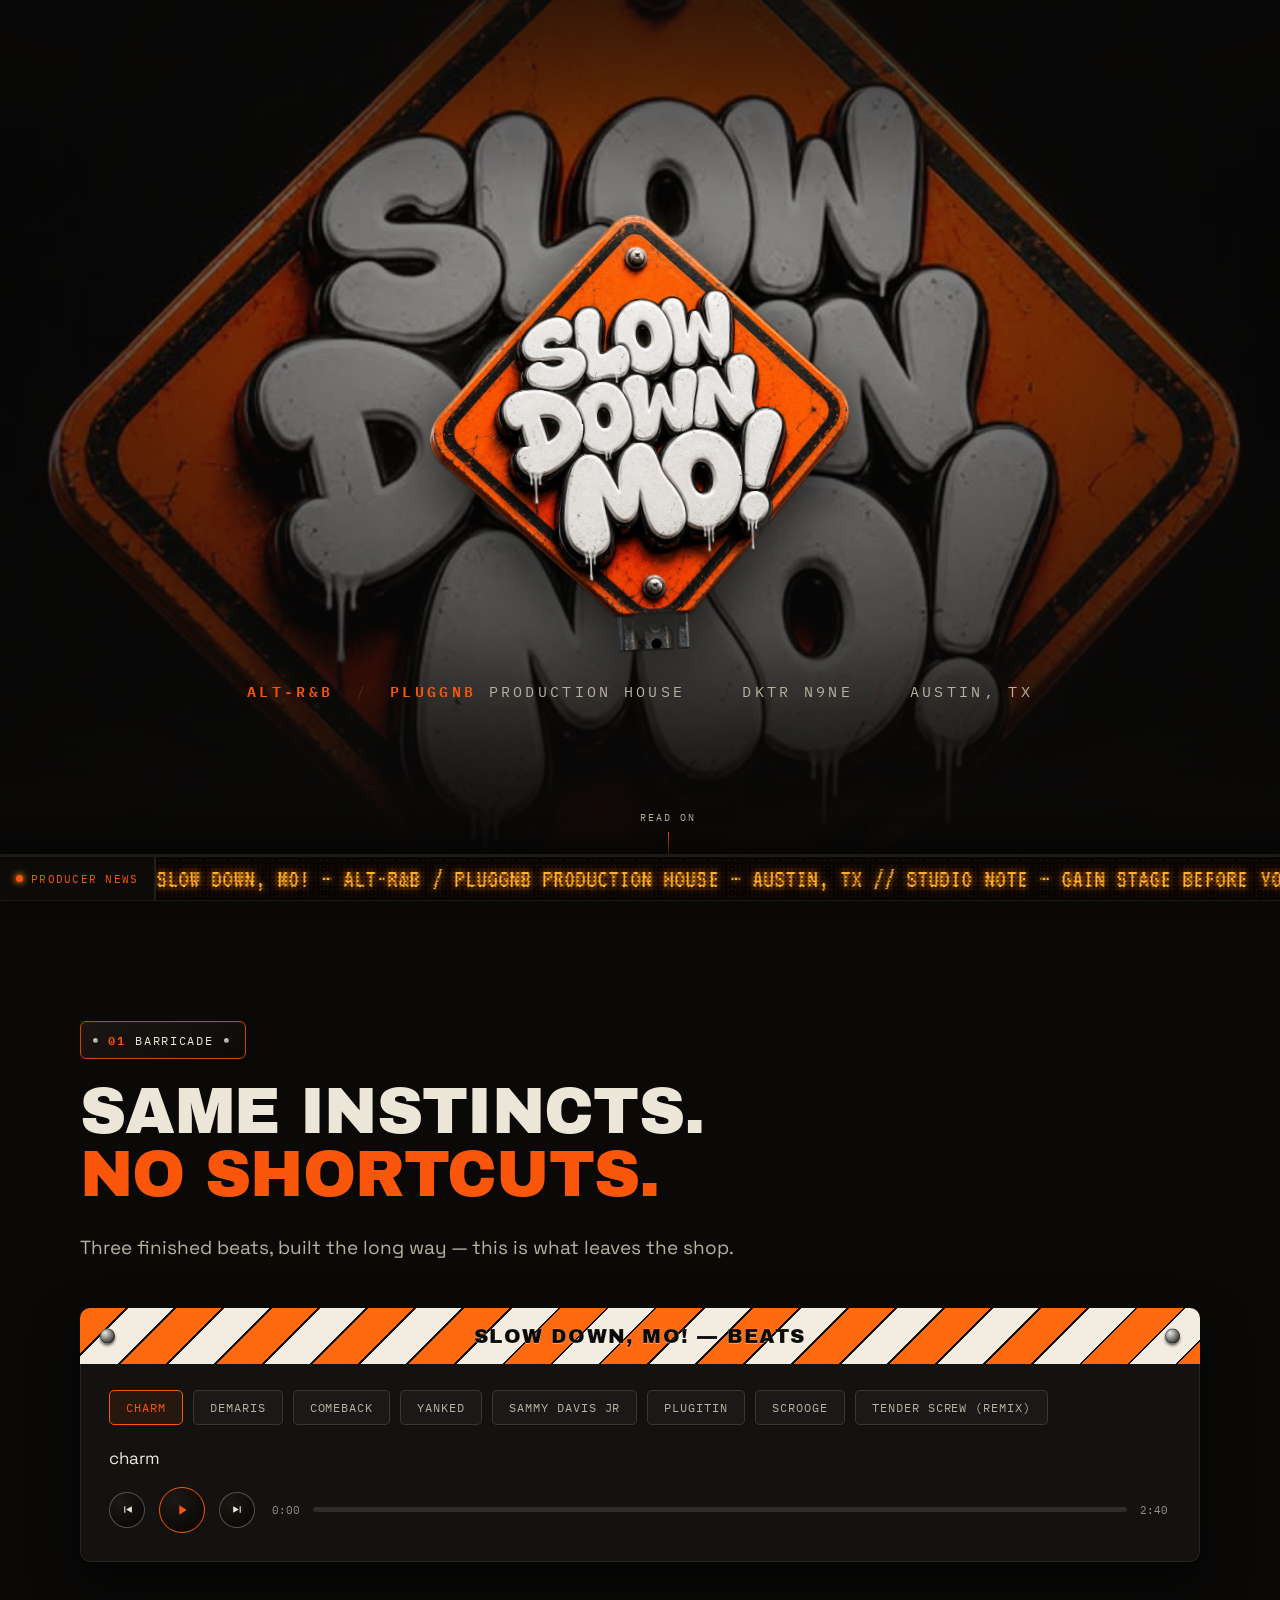
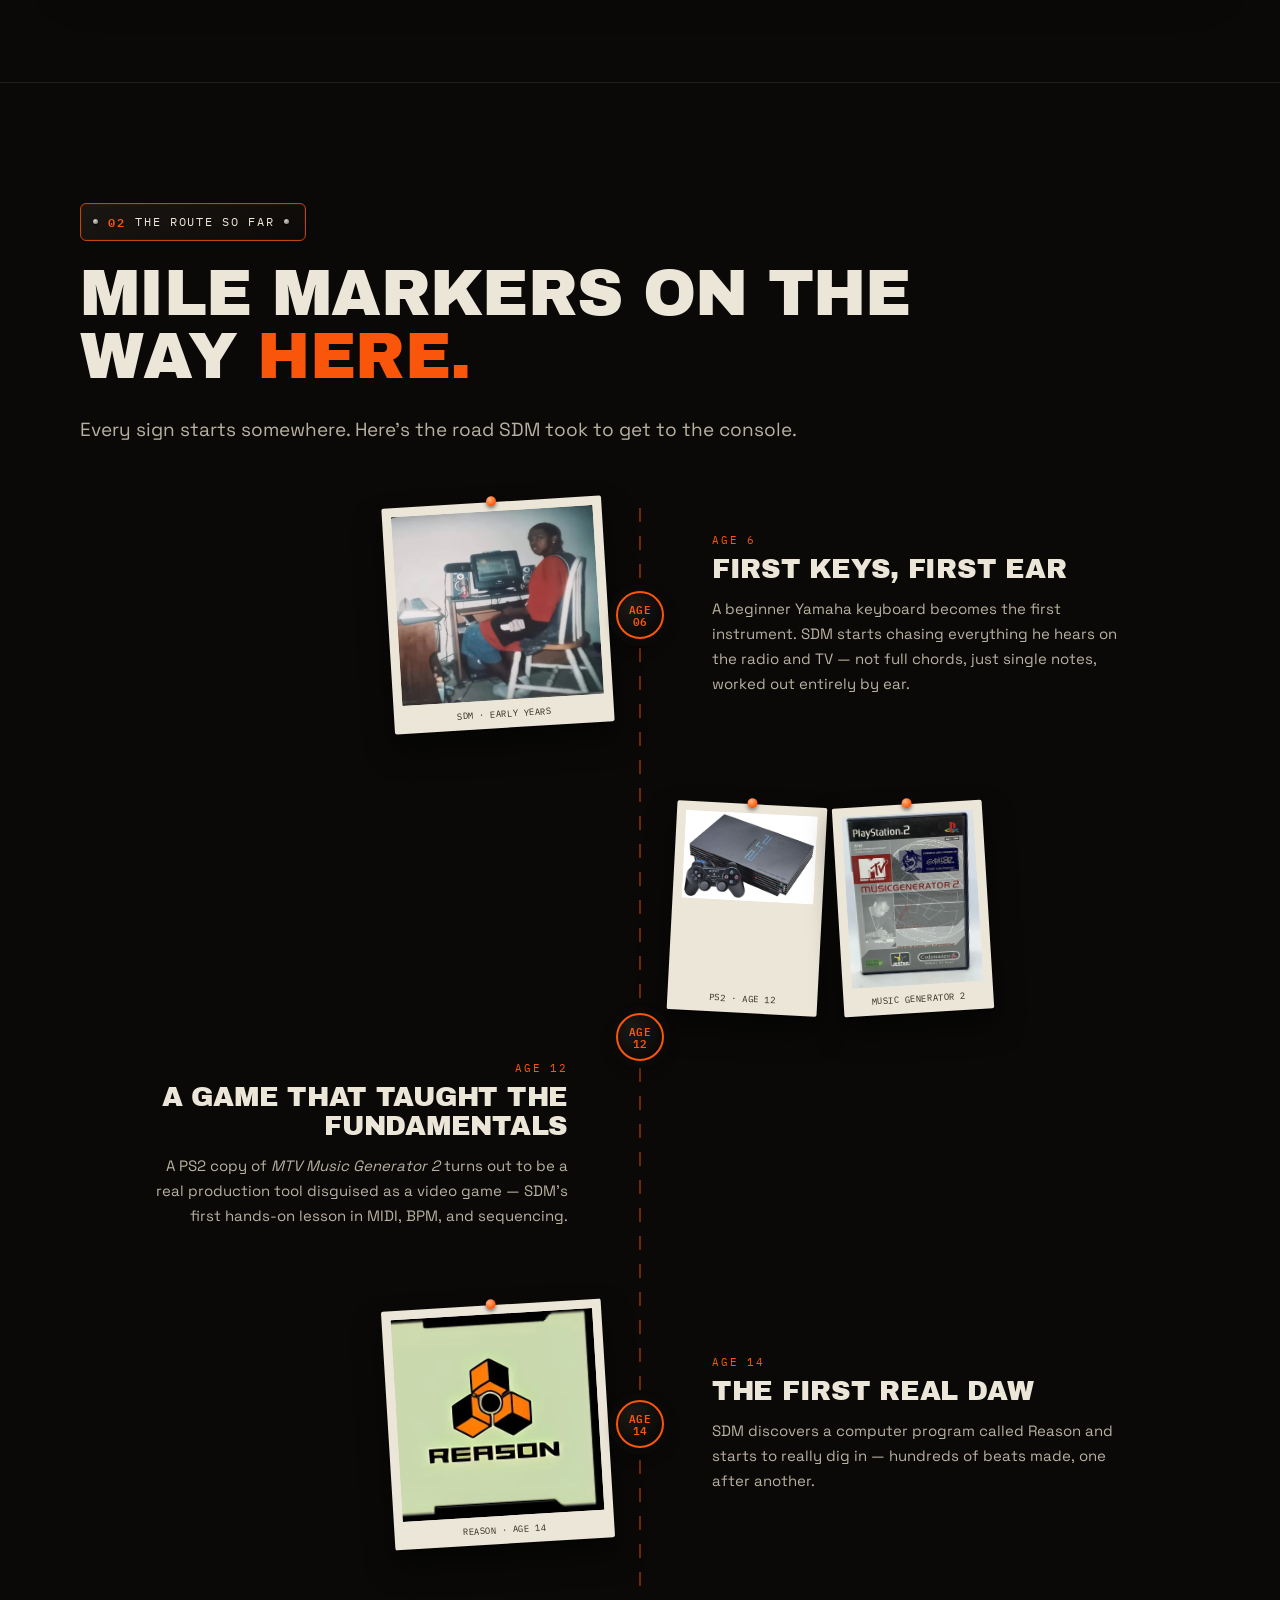
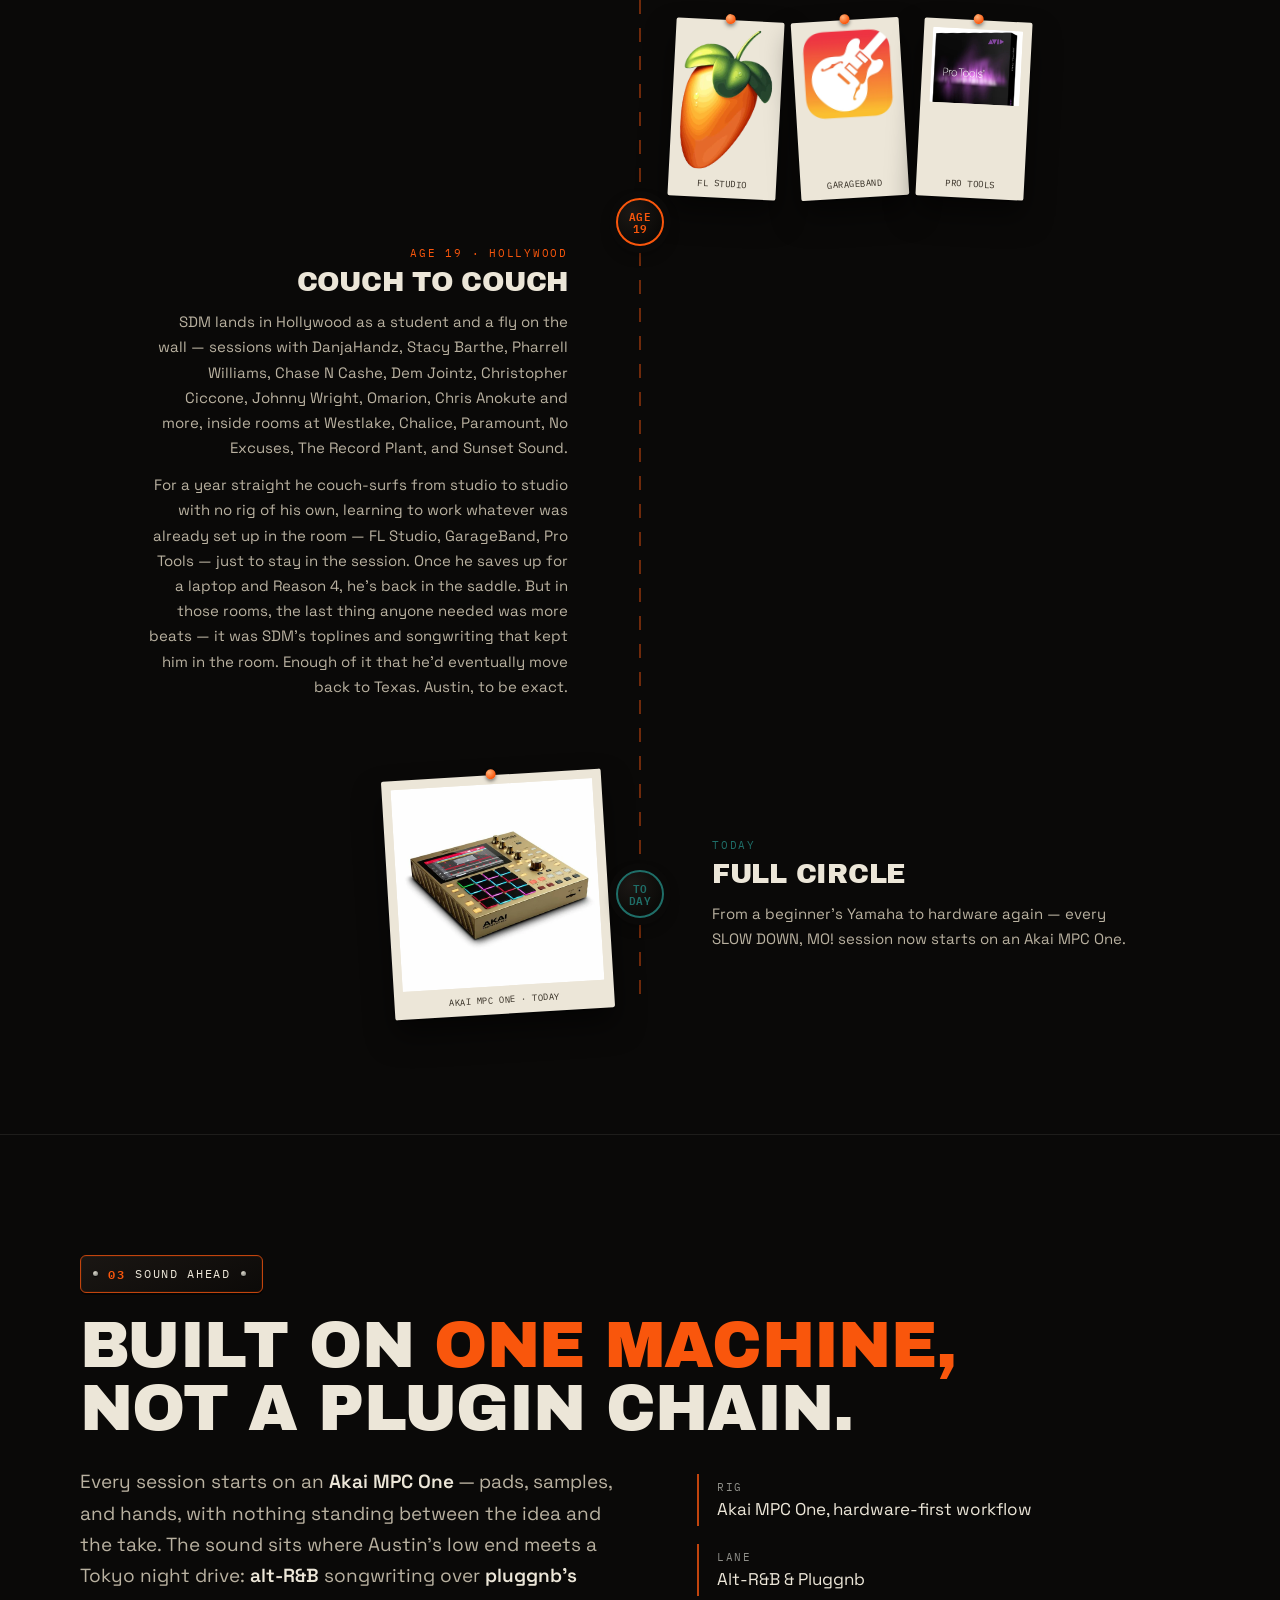
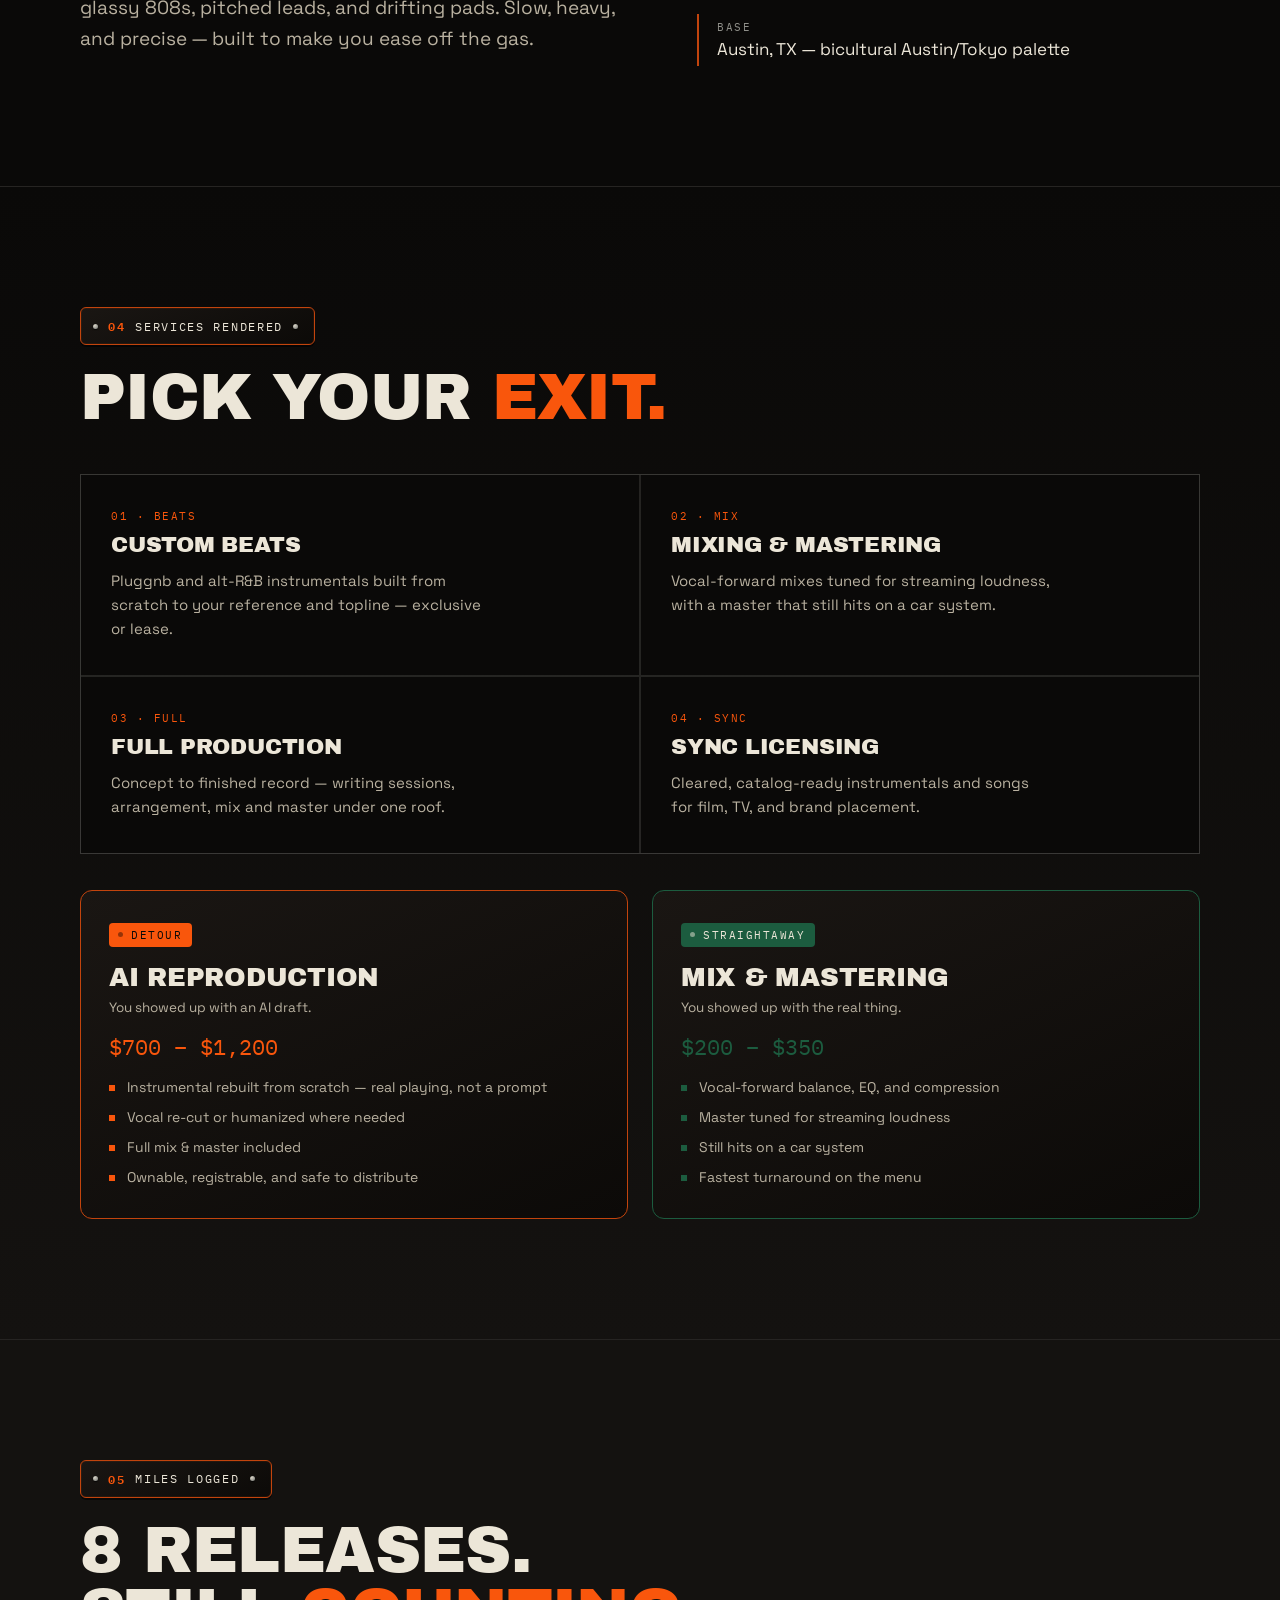
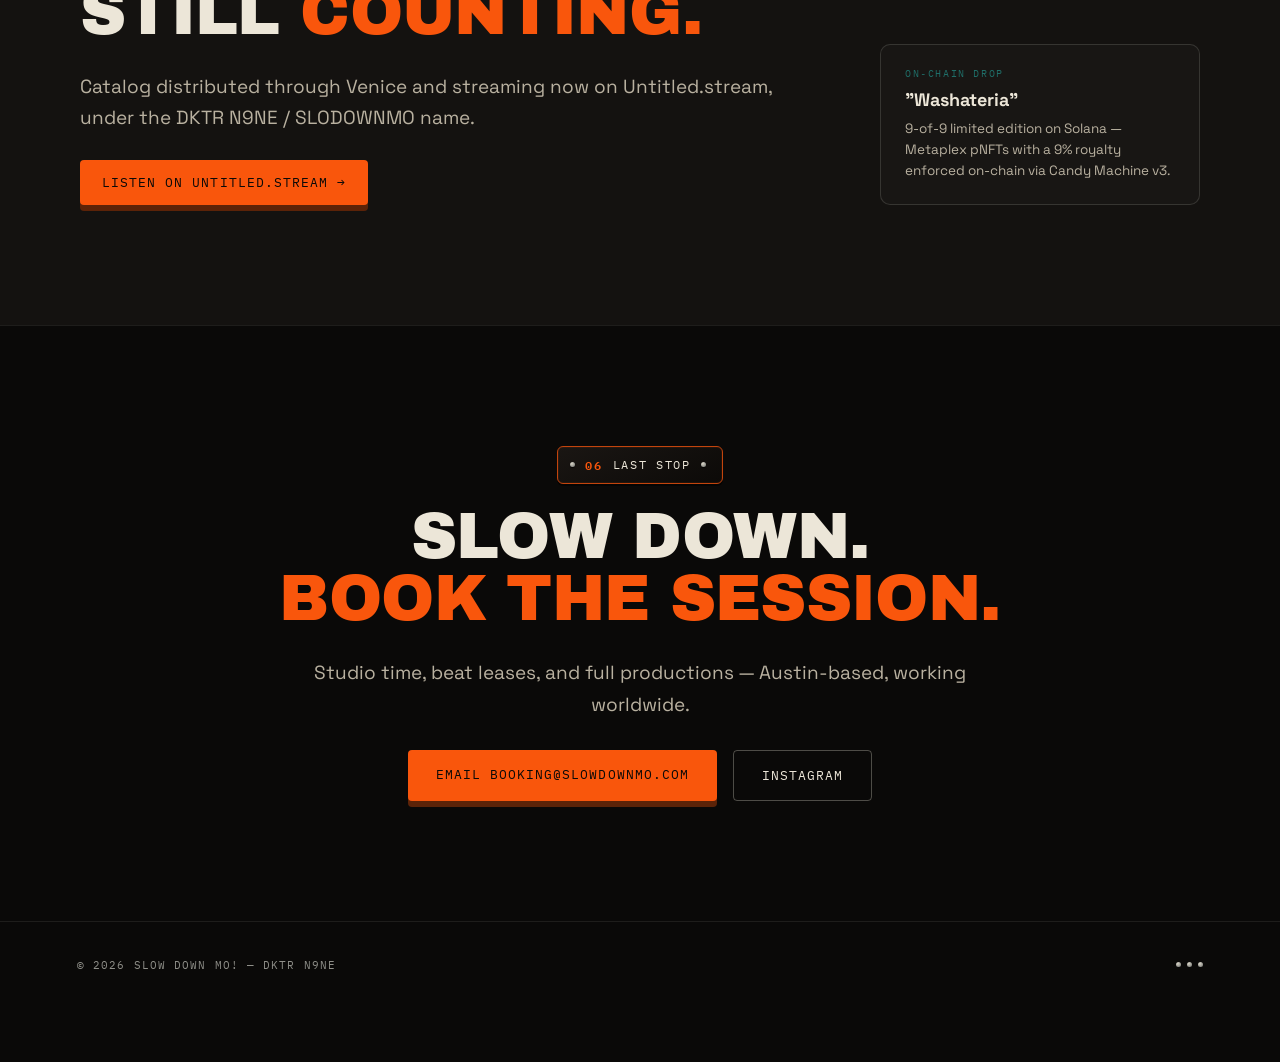
==== commit 775df32f: "Add files via upload" ====
--- a/index.html
+++ b/index.html
@@ -895,7 +895,12 @@
   const BEATS = [
     { file:'beats/charm.mp3', title:'charm' },
     { file:'beats/Demaris.mp3', title:'Demaris' },
-    { file:'beats/Comeback.mp3', title:'Comeback' }
+    { file:'beats/Comeback.mp3', title:'Comeback' },
+    { file:'beats/Yanked.mp3', title:'Yanked' },
+    { file:'beats/SammyDavisJr.mp3', title:'Sammy Davis Jr' },
+    { file:'beats/Plugitin.mp3', title:'Plugitin' },
+    { file:'beats/Scrooge.mp3', title:'Scrooge' },
+    { file:'beats/TenderScrewRemix.mp3', title:'Tender Screw (Remix)' }
   ];
 
   const beatAudio = new Audio();
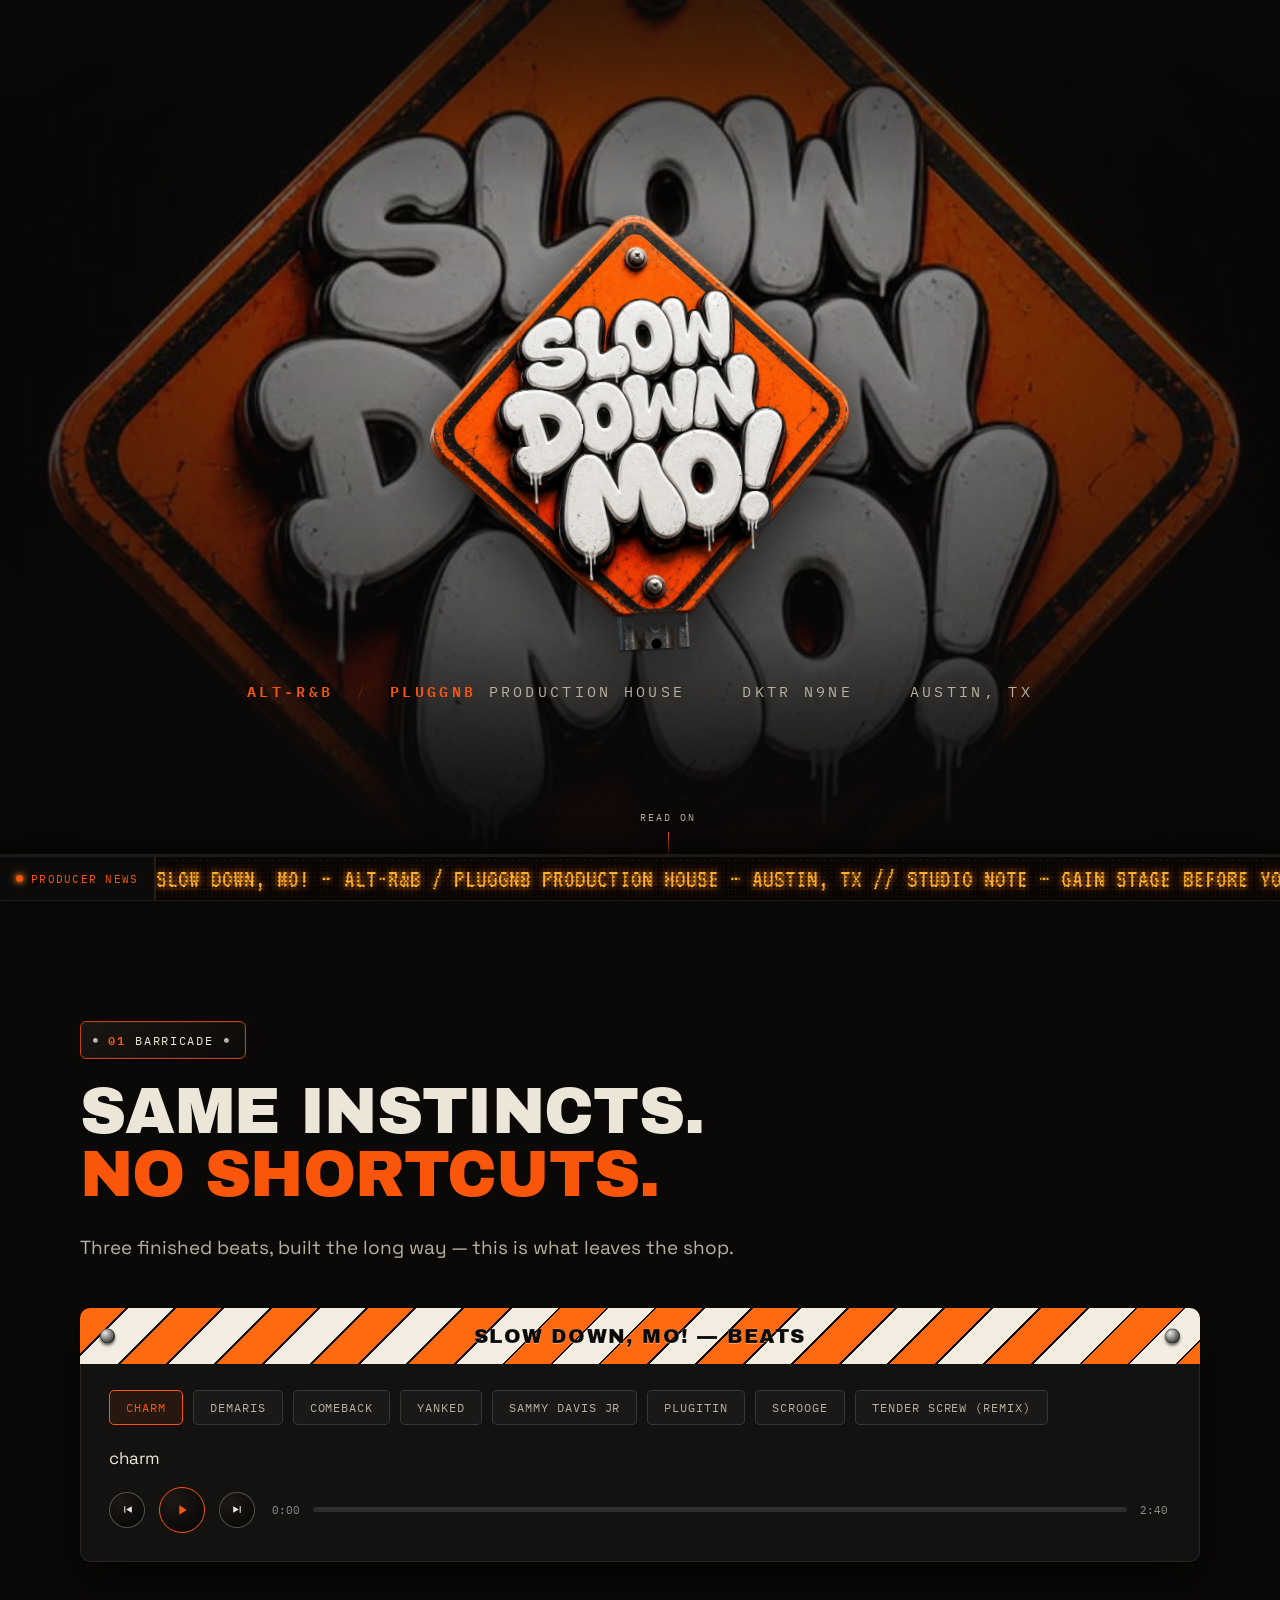
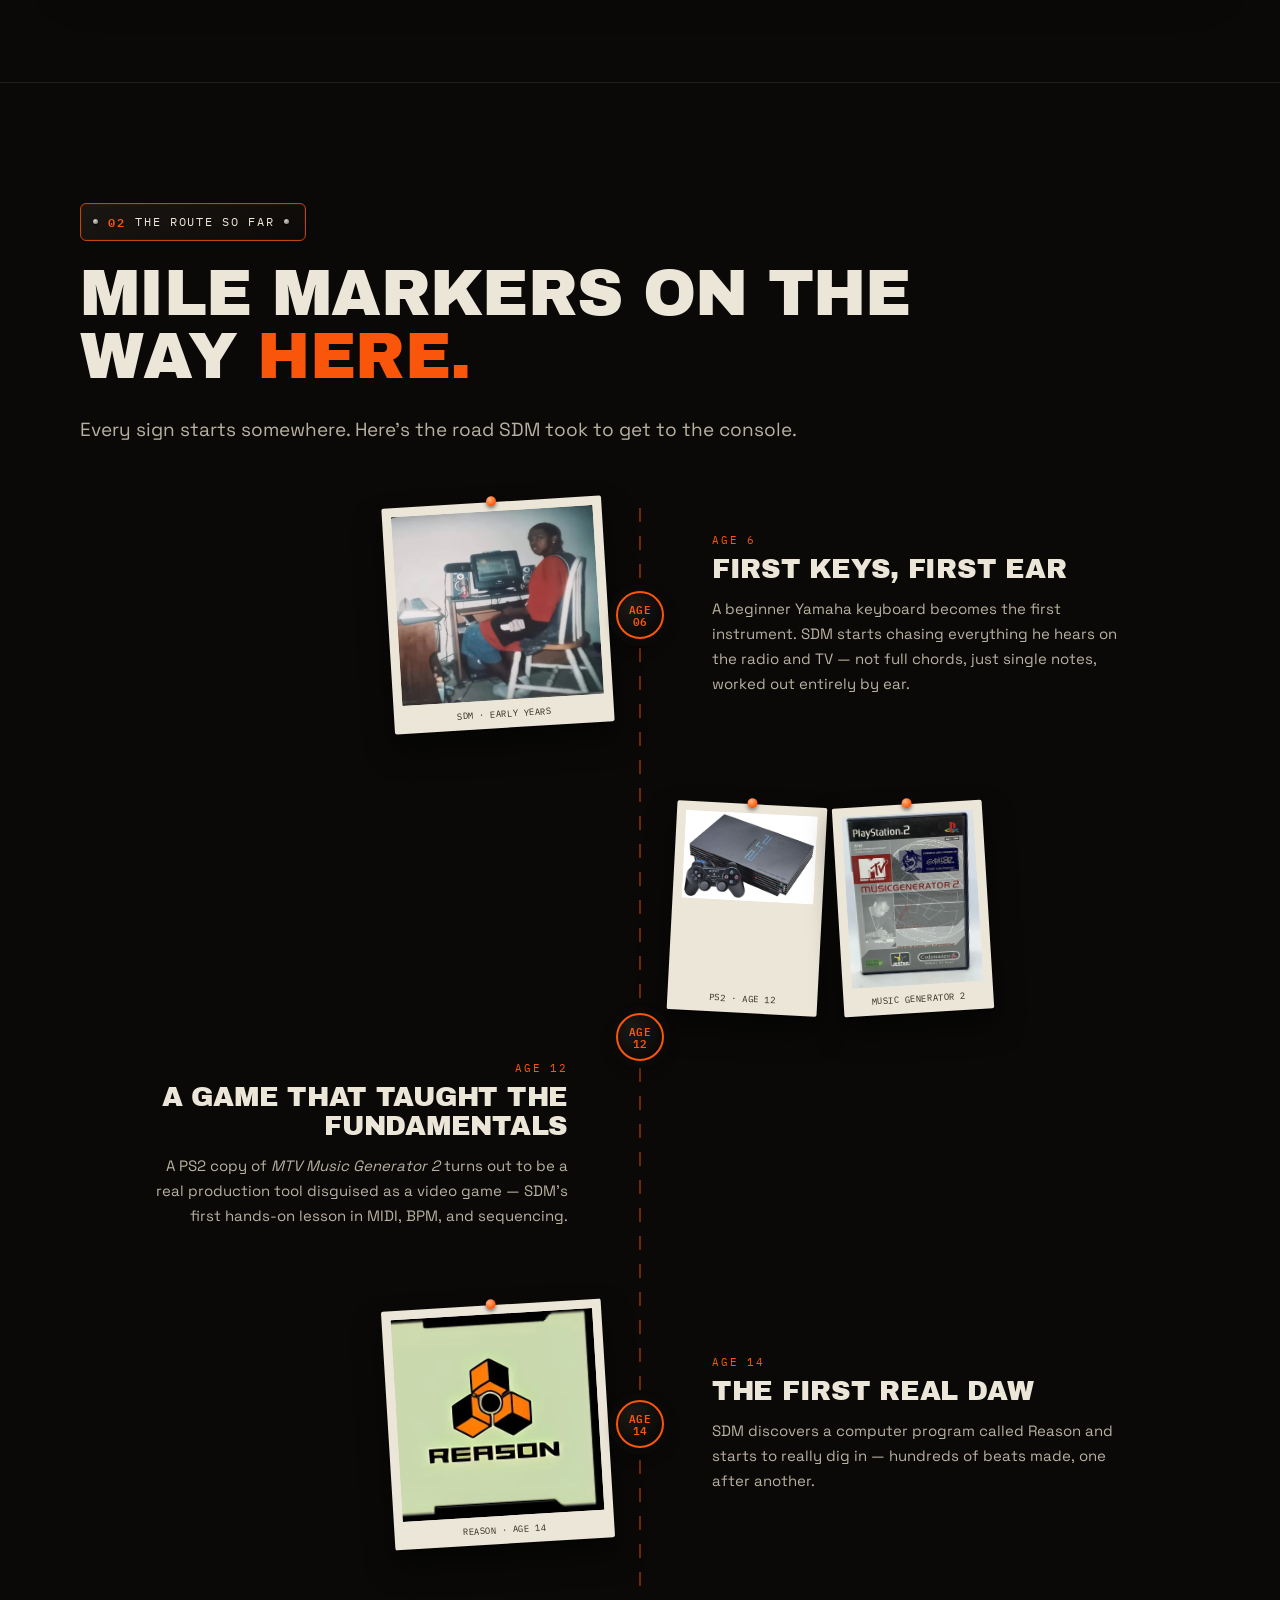
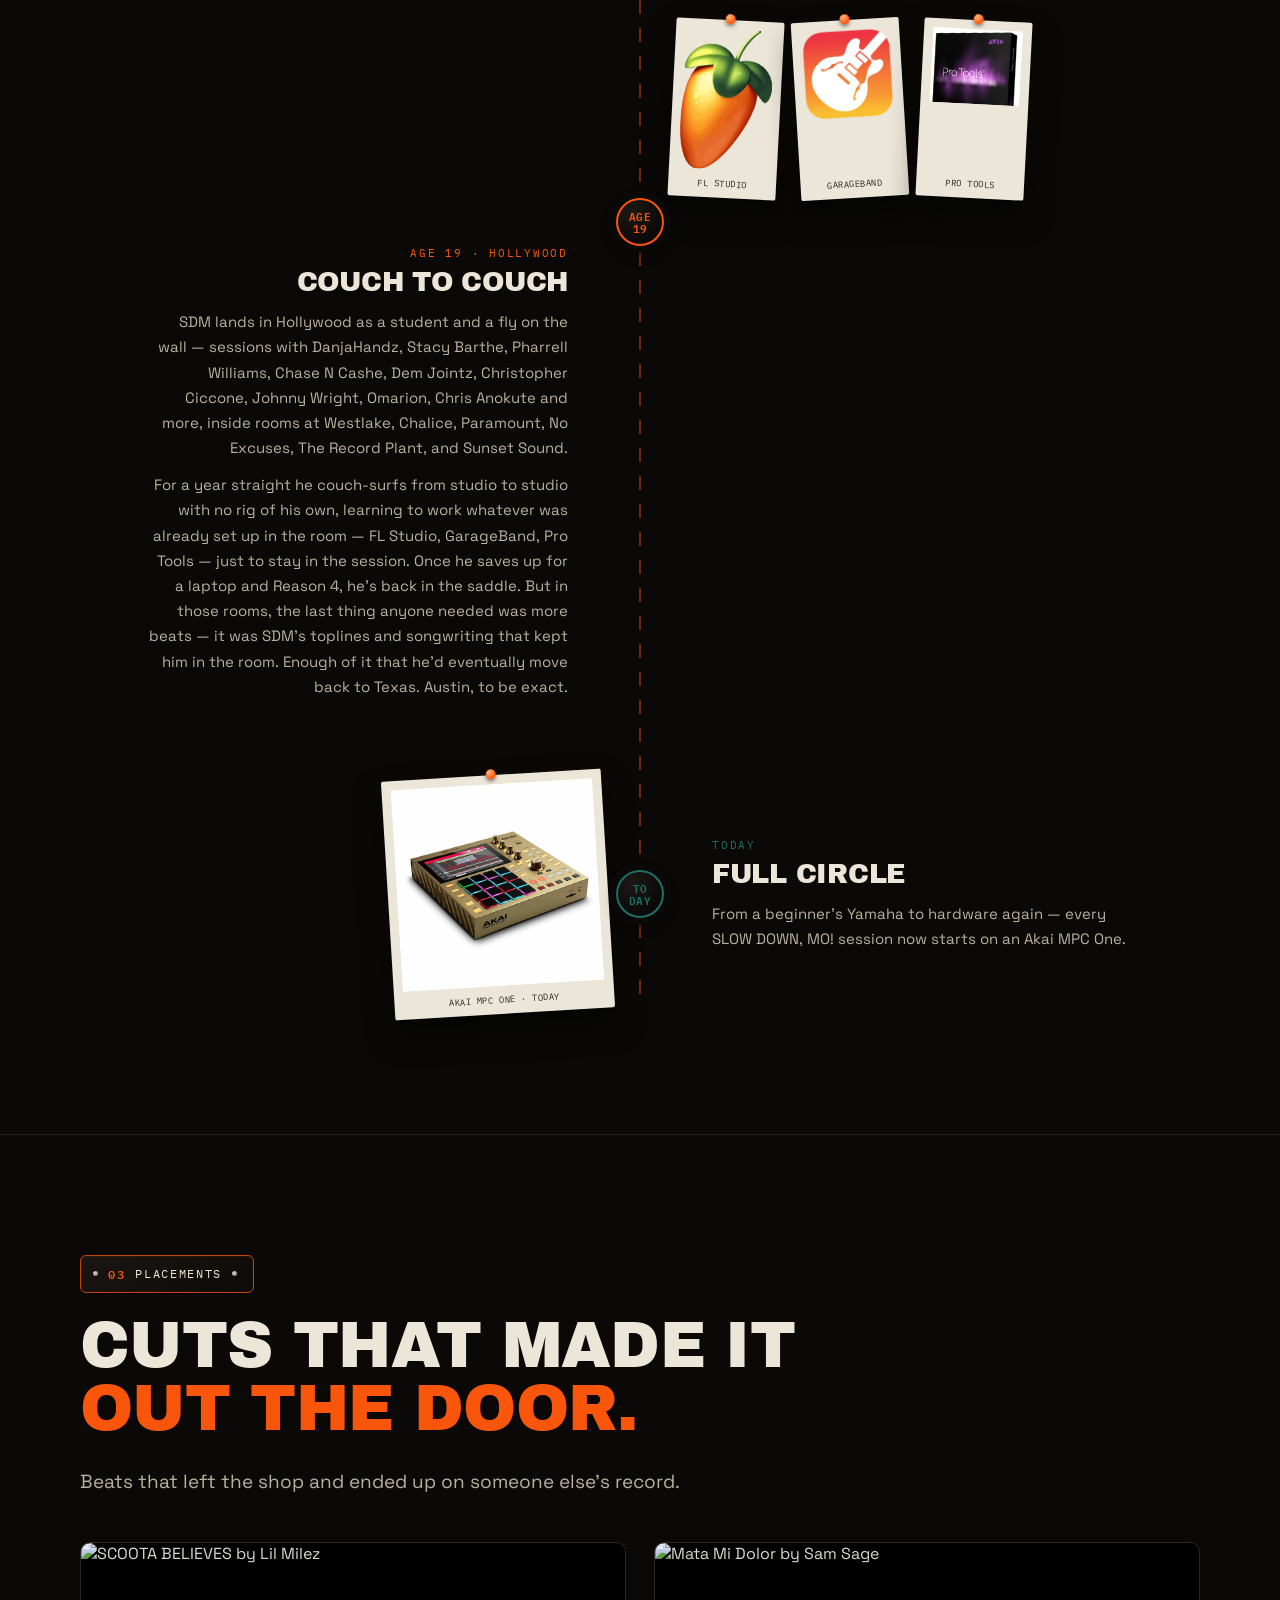
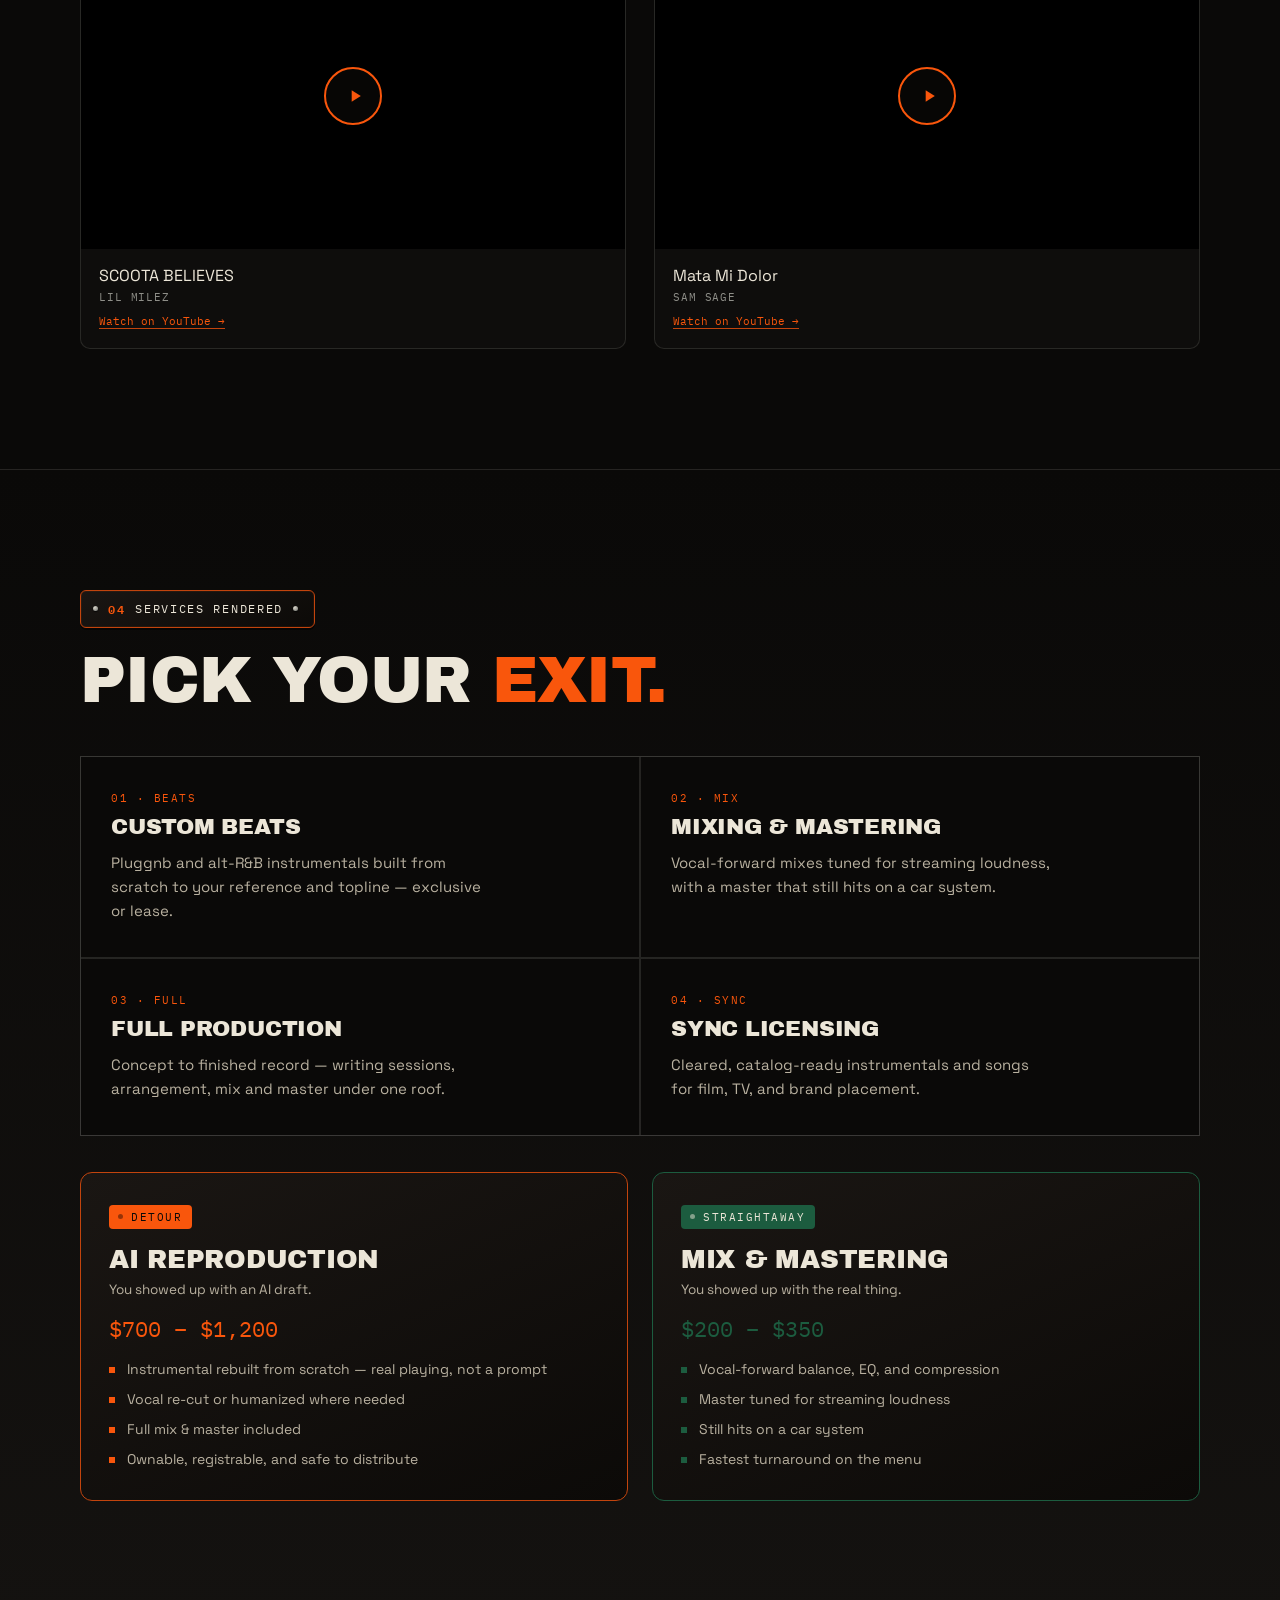
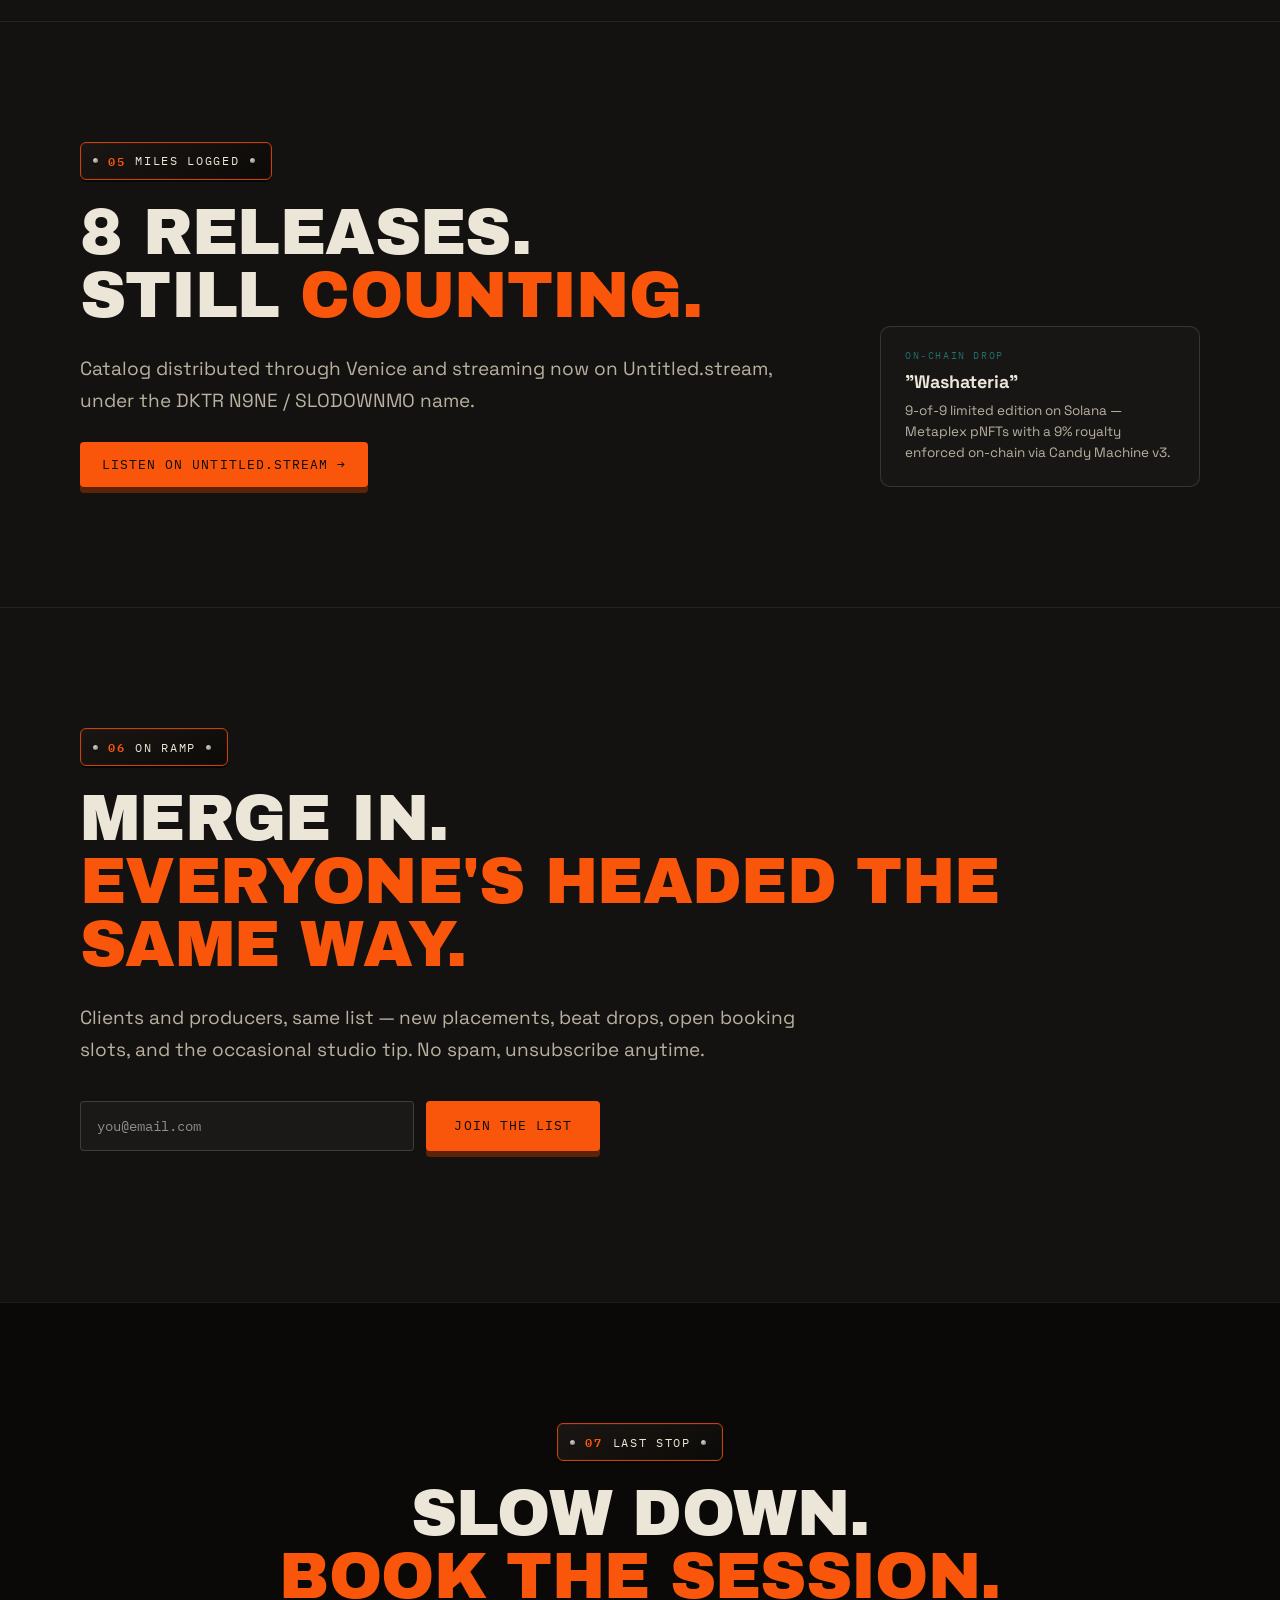
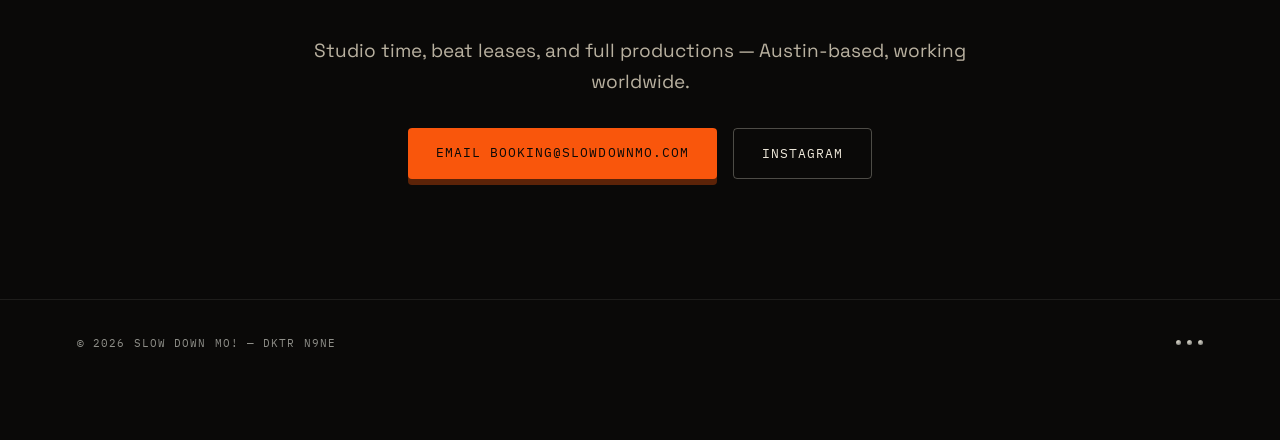
==== commit 35433845: "Add files via upload" ====
--- a/index.html
+++ b/index.html
@@ -245,18 +245,54 @@
   .photo-tab.w-md{ width:min(34vw, 150px); }
   .photo-tab.w-sm{ width:min(24vw, 108px); }
 
-  /* ---- Sound ---- */
-  .sound{ background:var(--void); border-top:1px solid rgba(143,143,137,.15); }
-  .sound-grid{ display:grid; grid-template-columns:1.1fr 1fr; gap:64px; align-items:start; }
-  .sound-stats{
-    display:grid; gap:18px; margin-top:8px;
-  }
-  .stat{
-    border-left:2px solid var(--orange-dim);
-    padding:6px 0 6px 18px;
-  }
-  .stat .k{ font-family:'IBM Plex Mono',monospace; font-size:11px; letter-spacing:.14em; text-transform:uppercase; color:var(--steel); }
-  .stat .v{ font-size:17px; color:var(--bone); margin-top:4px; }
+  /* ---- Placements ---- */
+  .placements{ background:var(--void); border-top:1px solid rgba(143,143,137,.15); }
+  .placement-grid{
+    display:grid; grid-template-columns:repeat(2, 1fr); gap:28px;
+    margin-top:44px;
+  }
+  .placement-card{
+    border:1px solid rgba(143,143,137,.2); border-radius:10px;
+    overflow:hidden; background:rgba(255,255,255,.02);
+  }
+  .placement-thumb{
+    position:relative; aspect-ratio:16/9; background:#000;
+    overflow:hidden; cursor:pointer;
+  }
+  .placement-thumb img{
+    width:100%; height:100%; object-fit:cover; display:block;
+    transition:transform .35s ease;
+  }
+  .placement-card:hover .placement-thumb img{ transform:scale(1.05); }
+  .placement-thumb::after{
+    content:''; position:absolute; inset:0; z-index:1; pointer-events:none;
+    background:linear-gradient(180deg, rgba(0,0,0,.05), rgba(0,0,0,.5));
+  }
+  .placement-thumb iframe{ width:100%; height:100%; display:block; border:0; }
+  .placement-play{
+    position:absolute; top:50%; left:50%; transform:translate(-50%,-50%);
+    width:58px; height:58px; border-radius:50%; z-index:2;
+    background:rgba(10,9,8,.72); border:2px solid var(--orange);
+    display:flex; align-items:center; justify-content:center; color:var(--orange);
+    cursor:pointer; transition:transform .15s ease, background .15s ease, color .15s ease;
+  }
+  .placement-play svg{ width:20px; height:20px; fill:currentColor; margin-left:3px; }
+  .placement-card:hover .placement-play{
+    transform:translate(-50%,-50%) scale(1.08);
+    background:var(--orange); color:var(--void);
+  }
+  .placement-meta{ padding:16px 18px 18px; }
+  .placement-title{ font-size:16px; color:var(--bone); }
+  .placement-artist{
+    font-family:'IBM Plex Mono',monospace; font-size:11px; color:var(--steel);
+    letter-spacing:.08em; text-transform:uppercase; margin-top:4px;
+  }
+  .placement-link{
+    display:inline-block; margin-top:10px;
+    font-family:'IBM Plex Mono',monospace; font-size:11px;
+    color:var(--orange); text-decoration:none;
+    border-bottom:1px solid var(--orange-dim);
+  }
 
   /* ---- Barricade beat player: shared transport button ---- */
   .tbtn{
@@ -479,6 +515,32 @@
   }
   .btn-ghost:hover{ border-color:var(--orange); color:var(--orange); }
 
+  /* ---- On ramp: email signup ---- */
+  .onramp{ background:var(--void-2); border-top:1px solid rgba(143,143,137,.15); }
+  .signup-form{
+    display:flex; gap:12px; flex-wrap:wrap;
+    margin-top:36px; max-width:520px;
+  }
+  .signup-input{
+    flex:1; min-width:220px;
+    font-family:'IBM Plex Mono',monospace; font-size:14px;
+    color:var(--bone); background:rgba(255,255,255,.03);
+    border:1.5px solid rgba(143,143,137,.3); border-radius:4px;
+    padding:15px 16px;
+    transition:border-color .15s ease;
+  }
+  .signup-input::placeholder{ color:var(--steel); }
+  .signup-input:focus{ outline:none; border-color:var(--orange); }
+  .signup-btn{ flex:none; cursor:pointer; }
+  .signup-btn:disabled{ opacity:.6; cursor:default; transform:none !important; box-shadow:0 6px 0 var(--rust) !important; }
+  .signup-msg{
+    margin-top:14px; min-height:1.4em;
+    font-family:'IBM Plex Mono',monospace; font-size:12.5px; letter-spacing:.03em;
+    color:var(--steel);
+  }
+  .signup-msg.success{ color:var(--teal); }
+  .signup-msg.error{ color:var(--orange); }
+
   /* ---- Footer ---- */
   footer{
     padding:36px var(--edge) 44px;
@@ -494,7 +556,7 @@
 
   /* ---------- Responsive ---------- */
   @media (max-width:760px){
-    .sound-grid{ grid-template-columns:1fr; gap:38px; }
+    .placement-grid{ grid-template-columns:1fr; gap:20px; }
     .service-grid{ grid-template-columns:1fr; }
     .catalog-row{ flex-direction:column; align-items:flex-start; }
     section{ padding:80px var(--edge); }
@@ -753,31 +815,38 @@
   </div>
 </section>
 
-<section class="sound" id="sound">
+<section class="placements" id="placements">
   <div class="section-inner reveal">
-    <span class="plate"><span class="num">03</span> Sound ahead</span>
-    <h2 class="headline">Built on <span class="accent">one machine,</span><br>not a plugin chain.</h2>
-    <div class="sound-grid">
-      <p class="lede">
-        Every session starts on an <strong>Akai MPC One</strong> — pads, samples,
-        and hands, with nothing standing between the idea and the take.
-        The sound sits where Austin's low end meets a Tokyo night drive:
-        <strong>alt‑R&amp;B</strong> songwriting over <strong>pluggnb's</strong>
-        glassy 808s, pitched leads, and drifting pads. Slow, heavy, and precise —
-        built to make you ease off the gas.
-      </p>
-      <div class="sound-stats">
-        <div class="stat">
-          <div class="k mono">Rig</div>
-          <div class="v">Akai MPC One, hardware‑first workflow</div>
-        </div>
-        <div class="stat">
-          <div class="k mono">Lane</div>
-          <div class="v">Alt‑R&amp;B &amp; Pluggnb</div>
-        </div>
-        <div class="stat">
-          <div class="k mono">Base</div>
-          <div class="v">Austin, TX — bicultural Austin/Tokyo palette</div>
+    <span class="plate"><span class="num">03</span> Placements</span>
+    <h2 class="headline">Cuts that made it<br><span class="accent">out the door.</span></h2>
+    <p class="lede">Beats that left the shop and ended up on someone else's record.</p>
+
+    <div class="placement-grid">
+      <div class="placement-card" data-yt="PDcBj7YJWW4">
+        <div class="placement-thumb">
+          <img src="https://img.youtube.com/vi/PDcBj7YJWW4/hqdefault.jpg" alt="SCOOTA BELIEVES by Lil Milez" loading="lazy">
+          <button class="placement-play" aria-label="Play SCOOTA BELIEVES">
+            <svg viewBox="0 0 24 24"><path d="M8 5v14l11-7z"/></svg>
+          </button>
+        </div>
+        <div class="placement-meta">
+          <div class="placement-title">SCOOTA BELIEVES</div>
+          <div class="placement-artist">Lil Milez</div>
+          <a class="placement-link" href="https://www.youtube.com/watch?v=PDcBj7YJWW4" target="_blank" rel="noopener">Watch on YouTube →</a>
+        </div>
+      </div>
+
+      <div class="placement-card" data-yt="HWLJiExfdw4">
+        <div class="placement-thumb">
+          <img src="https://img.youtube.com/vi/HWLJiExfdw4/hqdefault.jpg" alt="Mata Mi Dolor by Sam Sage" loading="lazy">
+          <button class="placement-play" aria-label="Play Mata Mi Dolor">
+            <svg viewBox="0 0 24 24"><path d="M8 5v14l11-7z"/></svg>
+          </button>
+        </div>
+        <div class="placement-meta">
+          <div class="placement-title">Mata Mi Dolor</div>
+          <div class="placement-artist">Sam Sage</div>
+          <a class="placement-link" href="https://www.youtube.com/watch?v=HWLJiExfdw4" target="_blank" rel="noopener">Watch on YouTube →</a>
         </div>
       </div>
     </div>
@@ -858,9 +927,24 @@
   </div>
 </section>
 
+<section class="onramp" id="onramp">
+  <div class="section-inner reveal">
+    <span class="plate"><span class="num">06</span> On ramp</span>
+    <h2 class="headline">Merge in.<br><span class="accent">Everyone's headed the same way.</span></h2>
+    <p class="lede">Clients and producers, same list — new placements, beat drops, open booking slots, and the occasional studio tip. No spam, unsubscribe anytime.</p>
+
+    <form class="signup-form" id="signupForm" action="https://formspree.io/f/mvzerzev" method="POST">
+      <input type="text" name="_gotcha" style="display:none" tabindex="-1" autocomplete="off">
+      <input type="email" name="email" id="signupEmail" class="signup-input" placeholder="you@email.com" required autocomplete="email">
+      <button type="submit" class="btn-primary signup-btn">Join the list</button>
+    </form>
+    <p class="signup-msg" id="signupMsg" aria-live="polite"></p>
+  </div>
+</section>
+
 <section class="book" id="book">
   <div class="section-inner reveal">
-    <span class="plate"><span class="num">06</span> Last stop</span>
+    <span class="plate"><span class="num">07</span> Last stop</span>
     <h2 class="headline">Slow down.<br><span class="accent">Book the session.</span></h2>
     <p class="lede">Studio time, beat leases, and full productions — Austin‑based, working worldwide.</p>
     <div class="book-actions">
@@ -1015,6 +1099,61 @@
   loadBeat(0, true);
 </script>
 
+<script>
+  document.querySelectorAll('.placement-thumb').forEach(thumb=>{
+    thumb.addEventListener('click', ()=>{
+      const card = thumb.closest('.placement-card');
+      const id = card.dataset.yt;
+      thumb.innerHTML = `<iframe src="https://www.youtube.com/embed/${id}?autoplay=1&rel=0"
+        allow="autoplay; encrypted-media; picture-in-picture" allowfullscreen
+        title="YouTube video player"></iframe>`;
+    }, { once:true });
+  });
+</script>
+
+<script>
+  const signupForm = document.getElementById('signupForm');
+  const signupMsg = document.getElementById('signupMsg');
+
+  signupForm.addEventListener('submit', async (e)=>{
+    e.preventDefault();
+    const btn = signupForm.querySelector('.signup-btn');
+    const originalLabel = btn.textContent;
+
+    if(signupForm.action.includes('YOUR_FORM_ID')){
+      signupMsg.textContent = 'Signup form not connected yet — add your Formspree endpoint.';
+      signupMsg.className = 'signup-msg error';
+      return;
+    }
+
+    btn.disabled = true;
+    btn.textContent = 'Joining…';
+    signupMsg.textContent = '';
+    signupMsg.className = 'signup-msg';
+
+    try{
+      const res = await fetch(signupForm.action, {
+        method: 'POST',
+        body: new FormData(signupForm),
+        headers: { 'Accept': 'application/json' }
+      });
+      if(res.ok){
+        signupMsg.textContent = "You're on the list — welcome aboard.";
+        signupMsg.className = 'signup-msg success';
+        signupForm.reset();
+      } else {
+        throw new Error('bad status');
+      }
+    } catch(err){
+      signupMsg.textContent = "Couldn't submit — email booking@slowdownmo.com directly and I'll add you.";
+      signupMsg.className = 'signup-msg error';
+    } finally {
+      btn.disabled = false;
+      btn.textContent = originalLabel;
+    }
+  });
+</script>
+
 <div class="signfeed" id="signfeed" aria-label="Producer news ticker">
   <div class="signfeed-label"><span class="dot"></span><span class="lbl-text">Producer&nbsp;News</span></div>
   <div class="signfeed-screen">
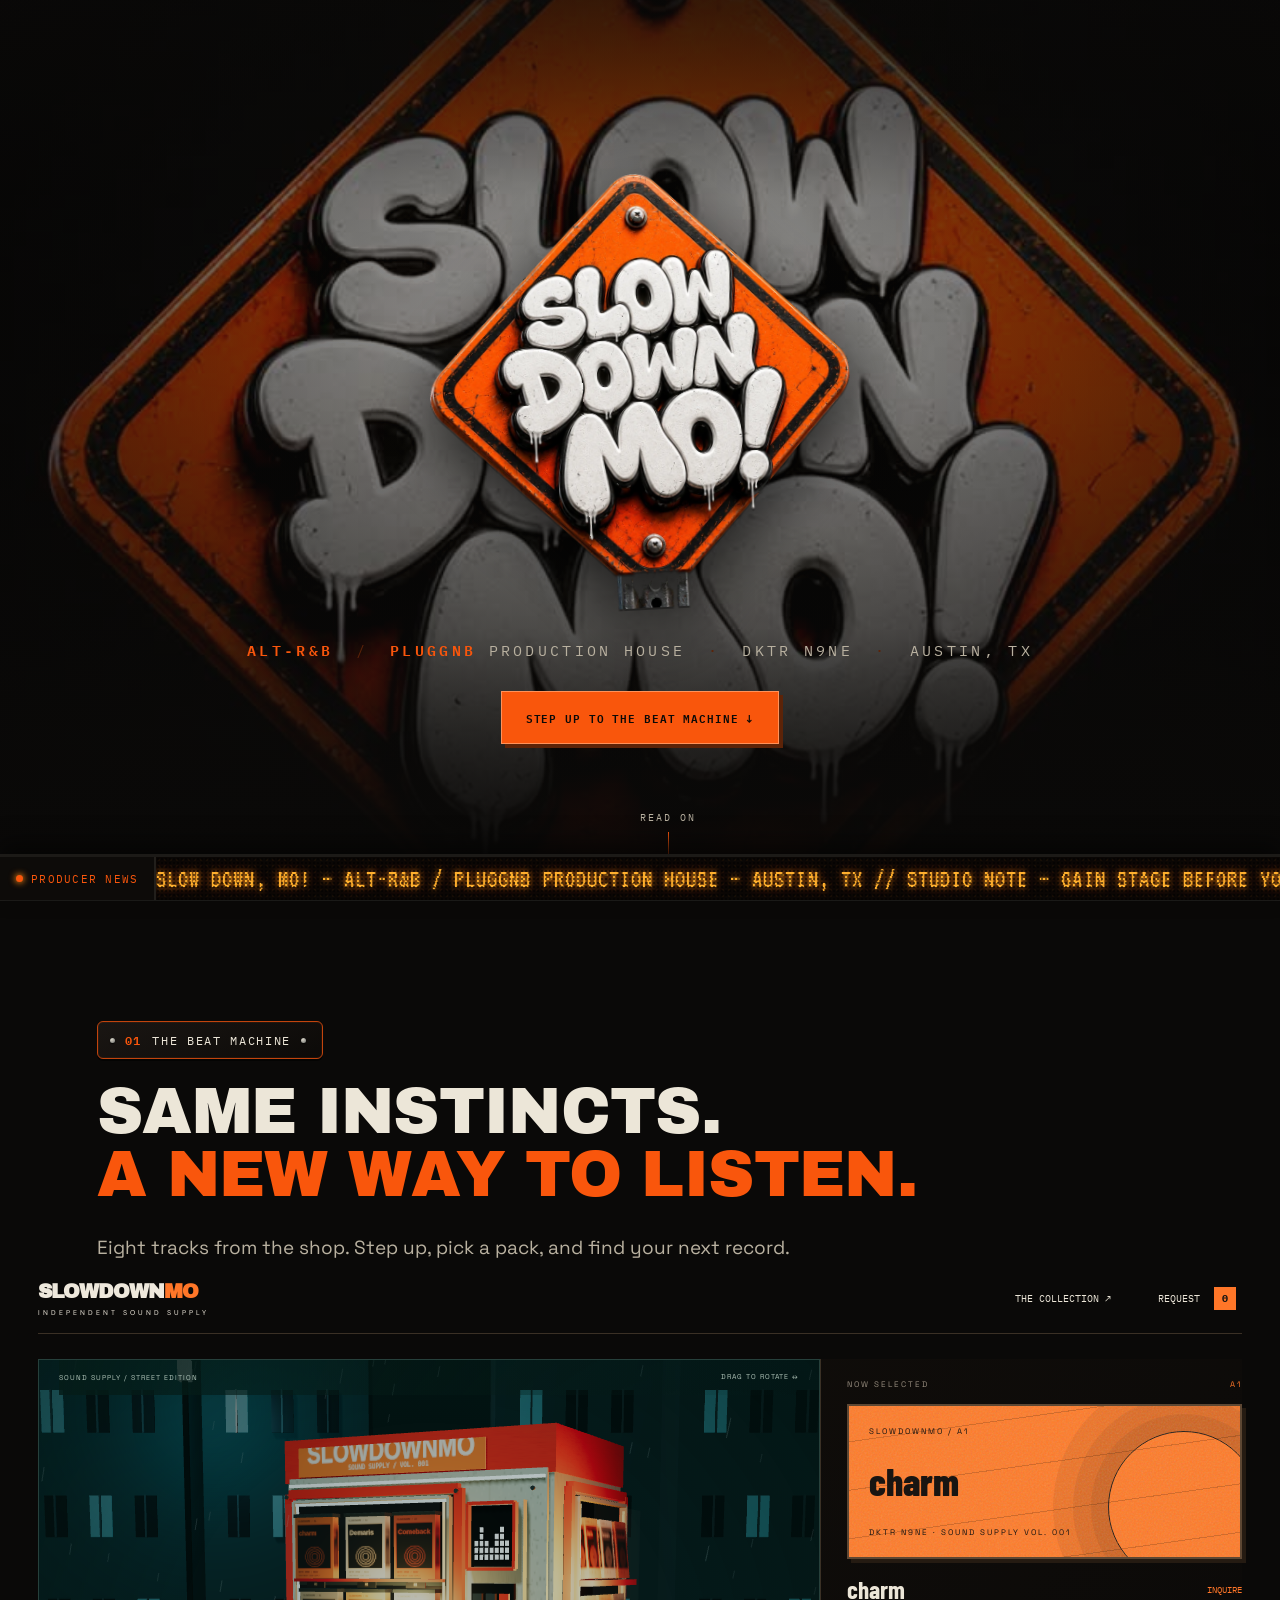
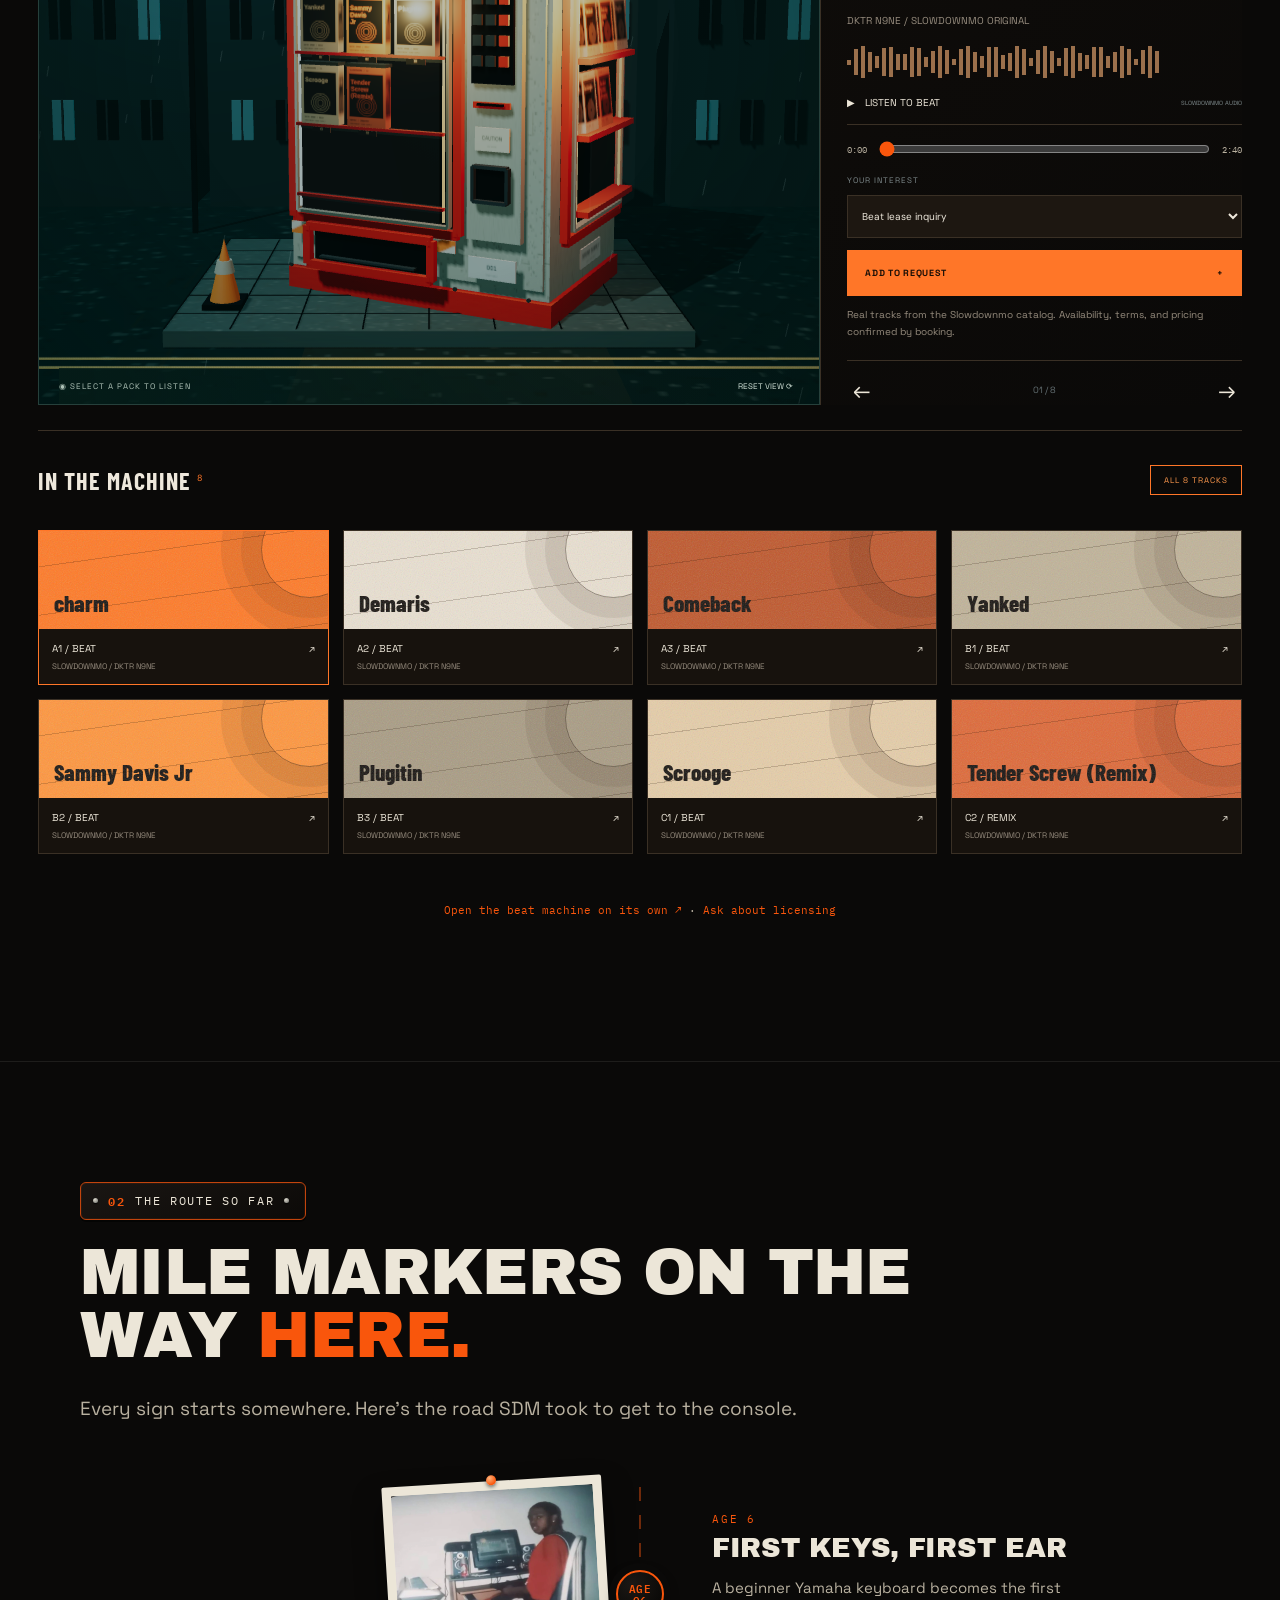
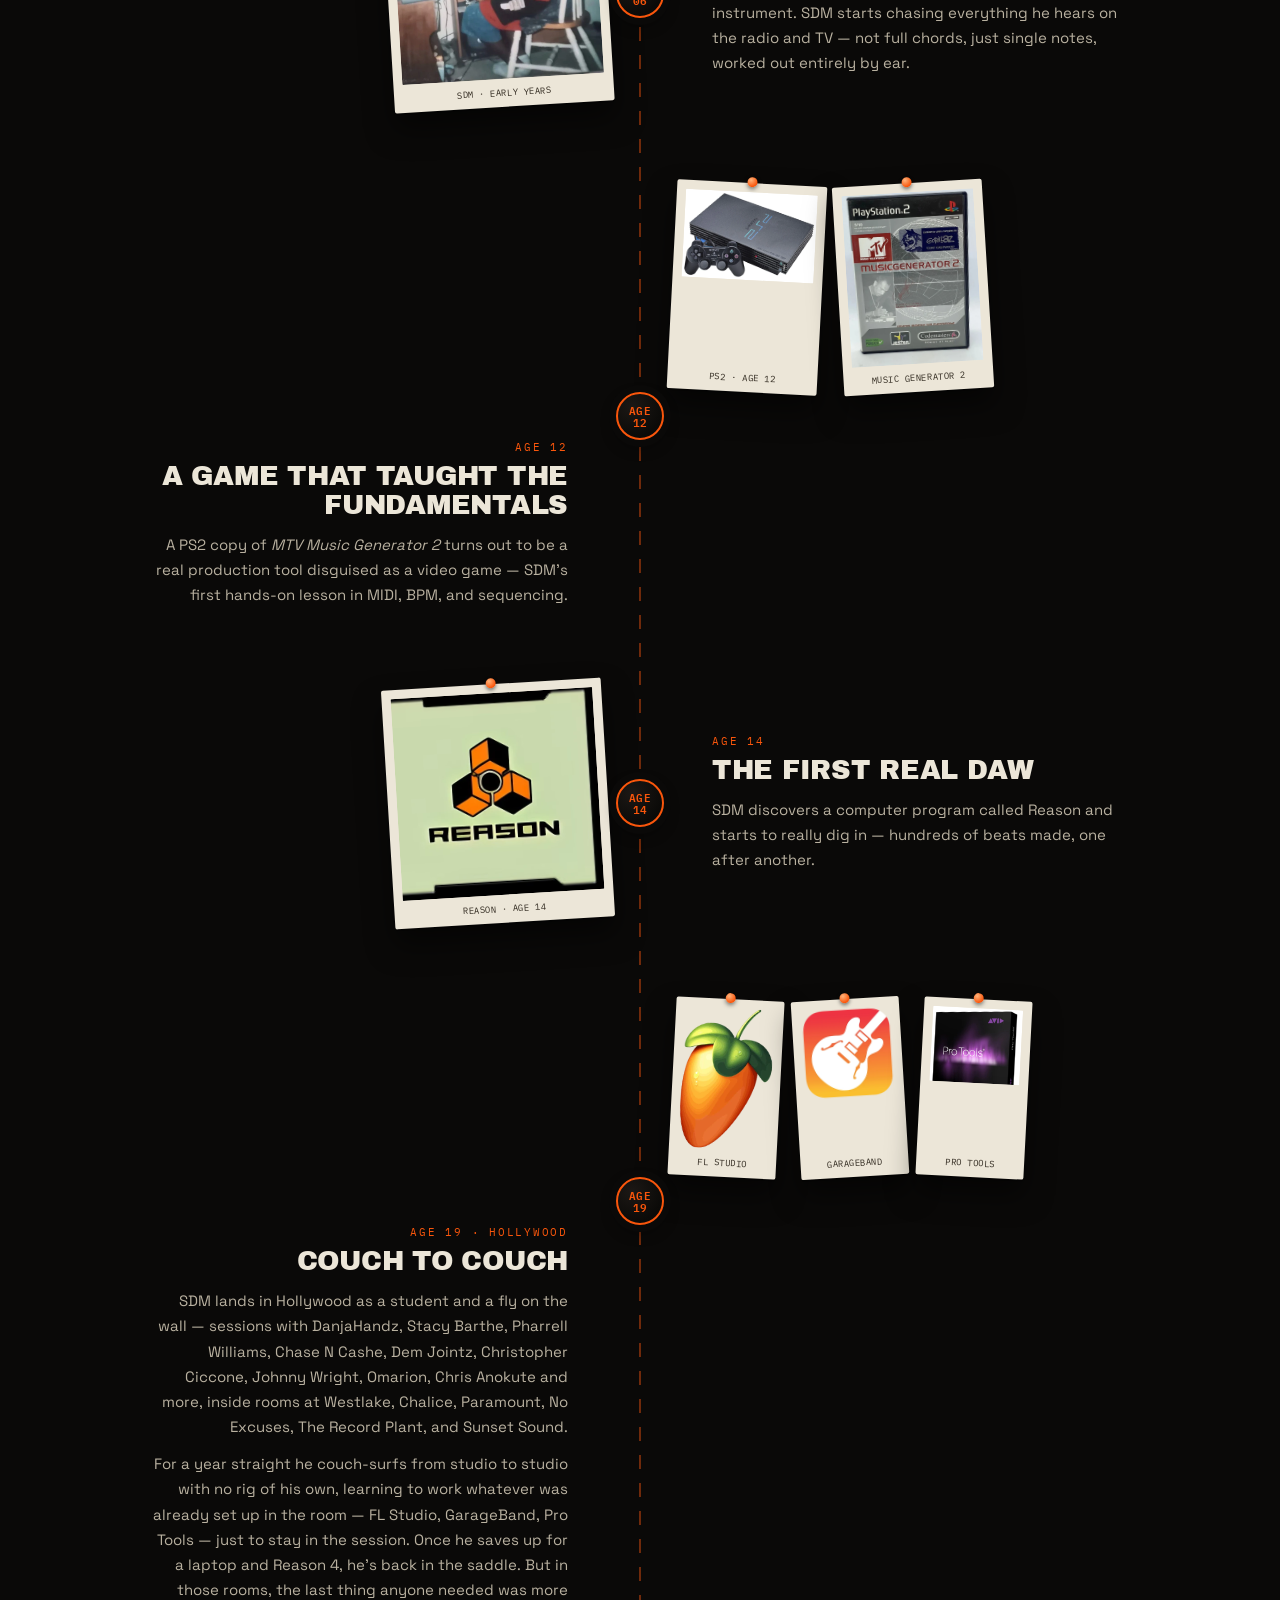
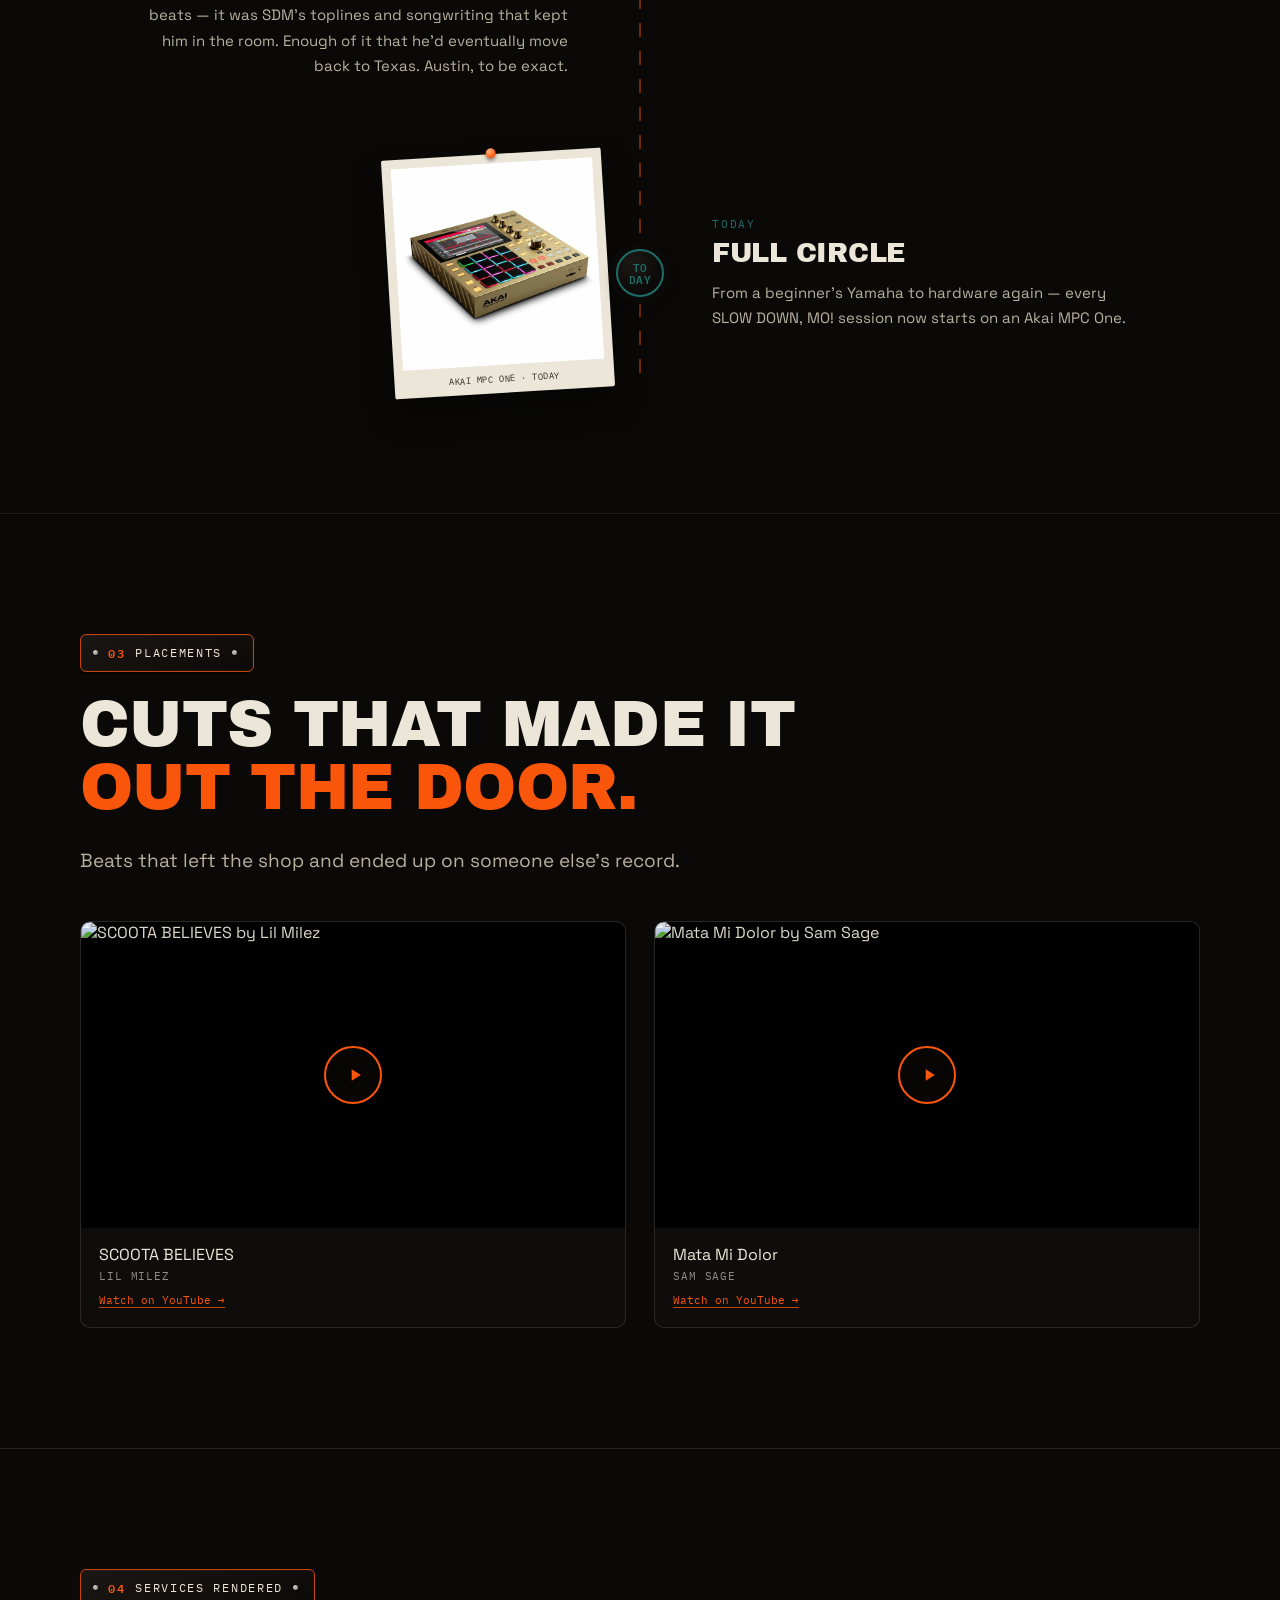
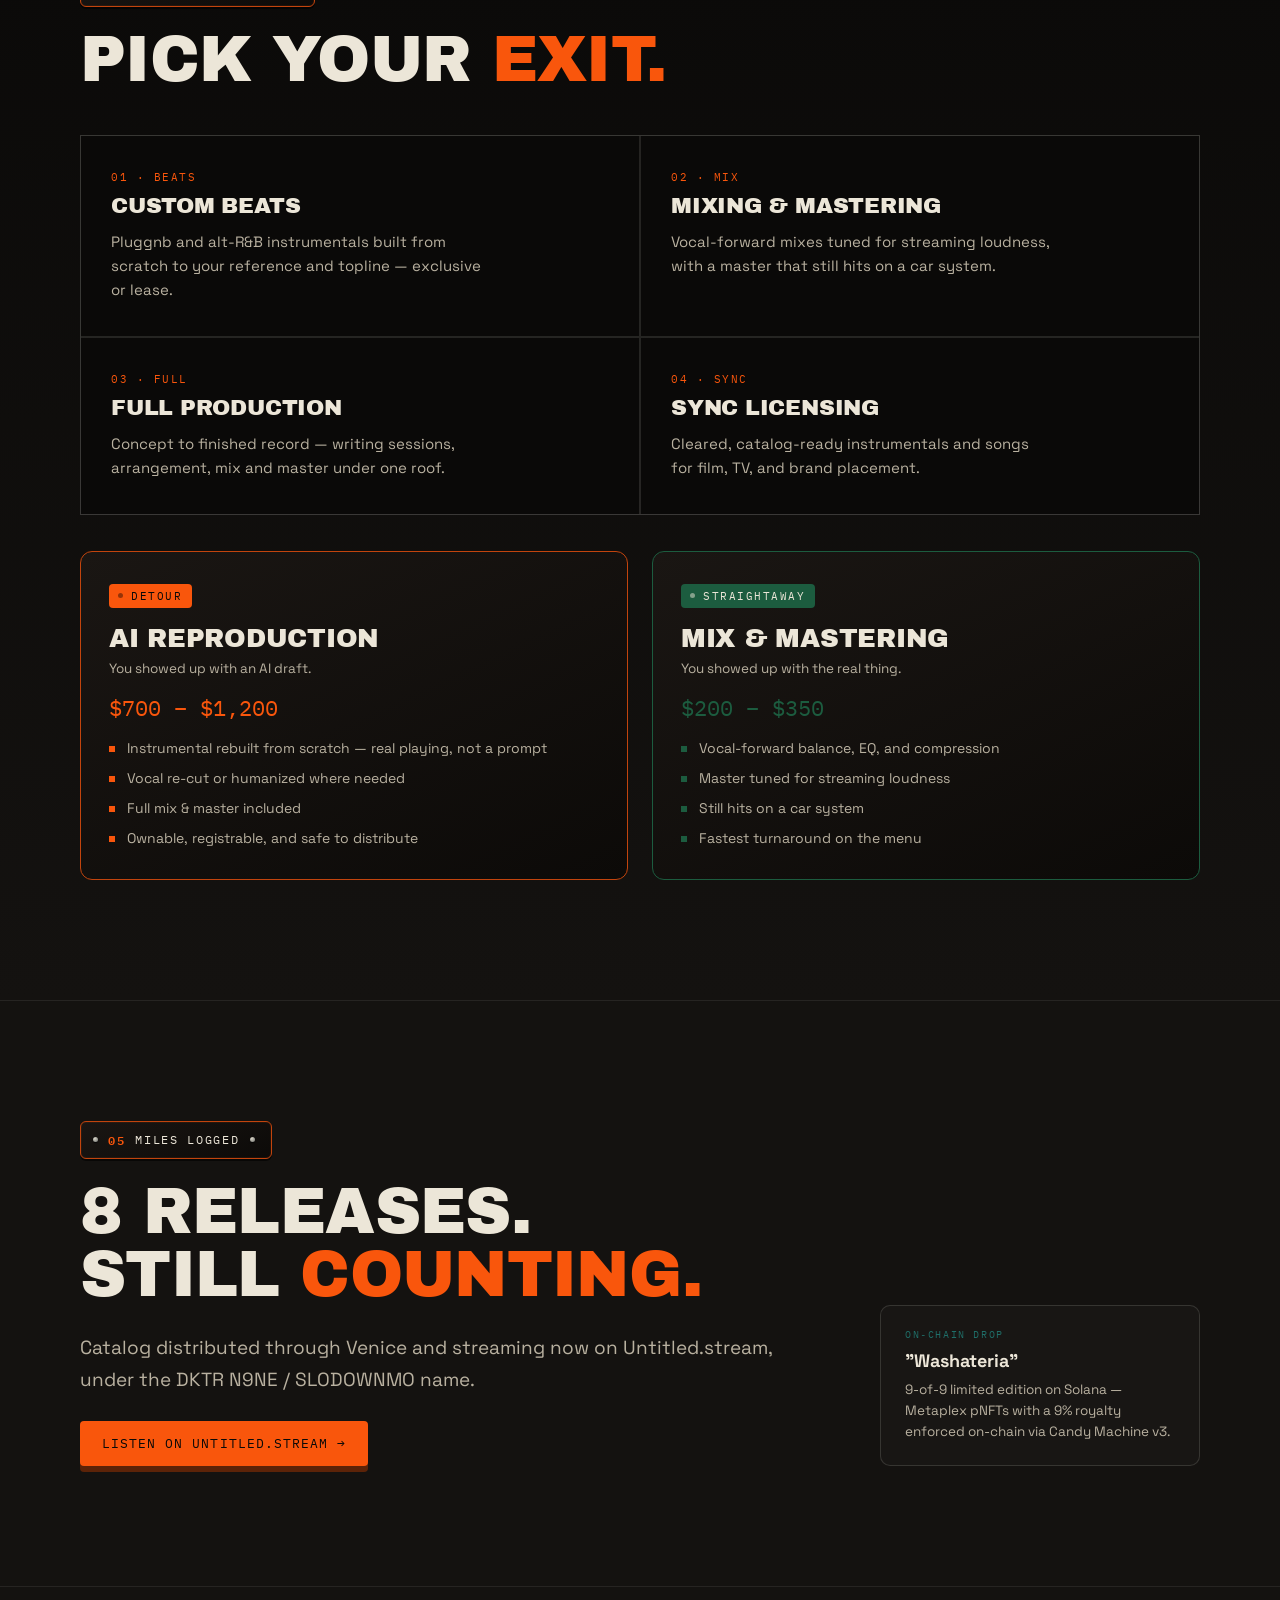
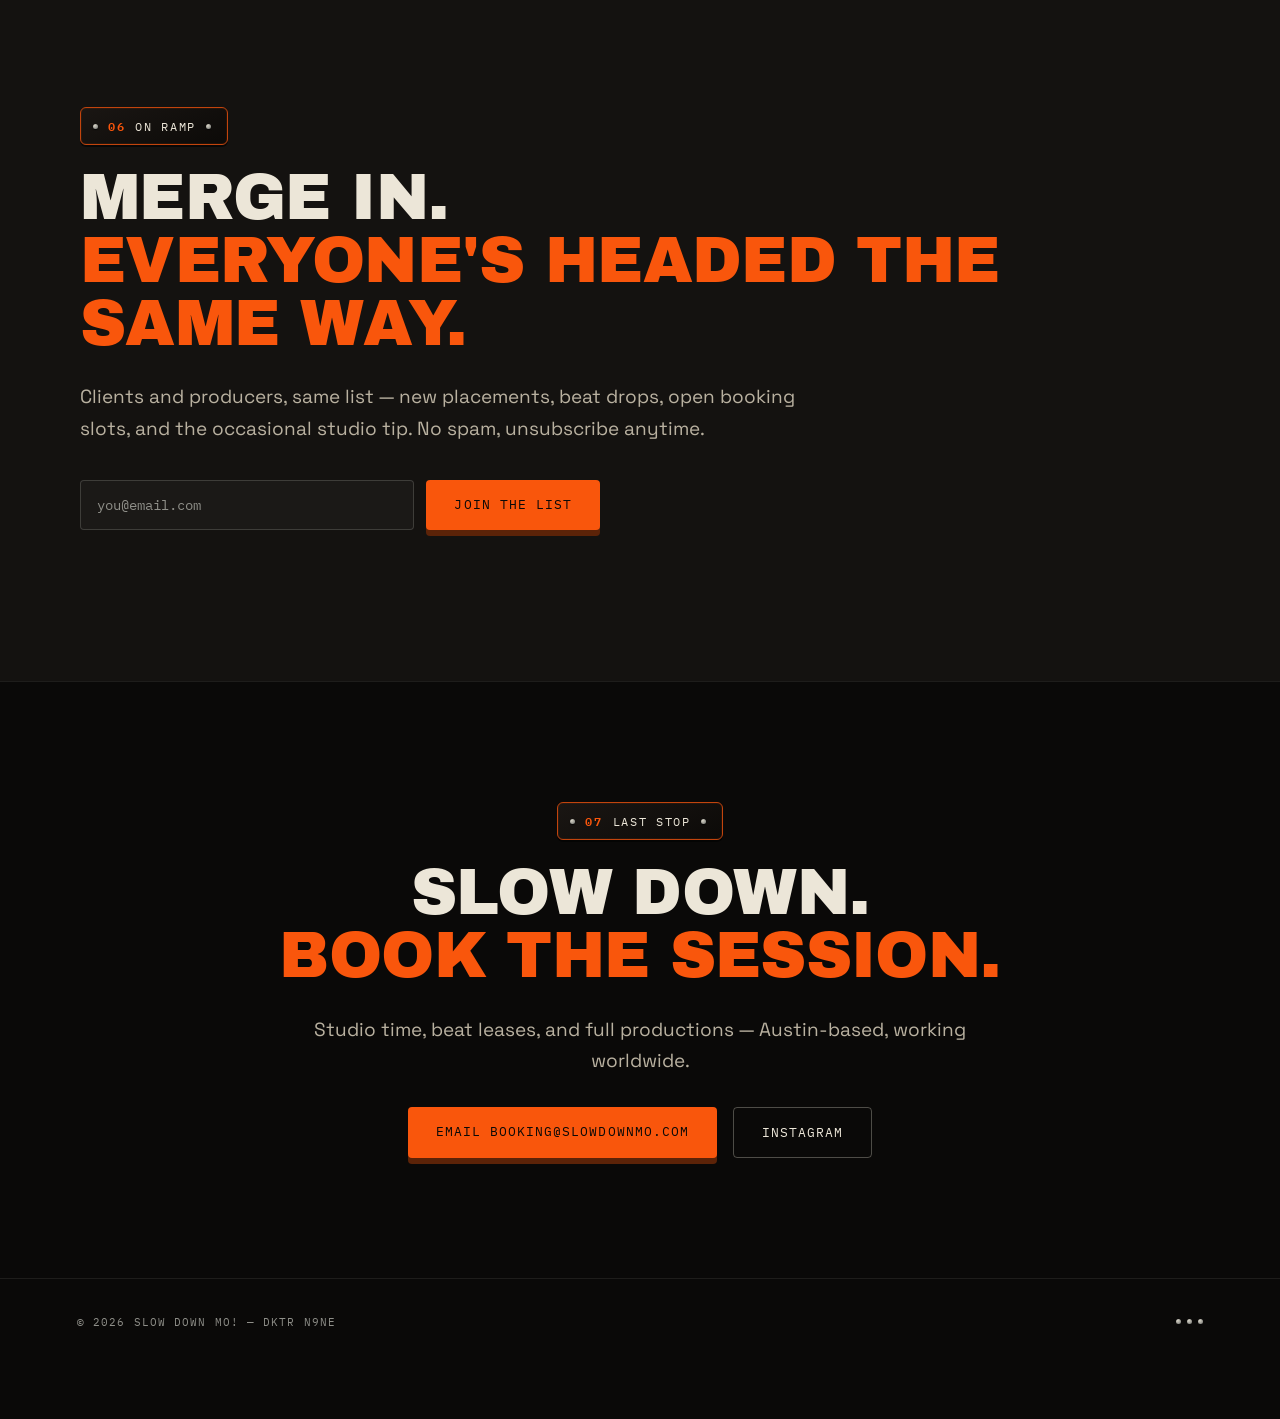
==== commit 9cb5a1e4: "Integrate interactive beat machine with real catalog and booking requests" ====
--- a/index.html
+++ b/index.html
@@ -657,7 +657,7 @@
     .signfeed-screen{ overflow-x:auto; }
   }
 </style>
-</head>
+<link rel="stylesheet" href="machine/host.css"></head>
 <body>
 
 <section class="hero">
@@ -673,47 +673,10 @@
       <span class="sep">·</span> DKTR N9NE <span class="sep">·</span> Austin, TX
     </p>
   </div>
-  <div class="scroll-cue"><span>Read on</span><span class="stick"></span></div>
+  <a class="hero-machine-cta" href="#beats">STEP UP TO THE BEAT MACHINE ↓</a><div class="scroll-cue"><span>Read on</span><span class="stick"></span></div>
 </section>
 
-<section class="barricade-section" id="beats">
-  <div class="section-inner reveal">
-    <span class="plate"><span class="num">01</span> Barricade</span>
-    <h2 class="headline">Same instincts.<br><span class="accent">No shortcuts.</span></h2>
-    <p class="lede">Three finished beats, built the long way — this is what leaves the shop.</p>
-
-    <div class="plank">
-      <div class="plank-face">
-        <span class="bolt l"></span>
-        <span class="plank-label">Slow Down, Mo! — Beats</span>
-        <span class="bolt r"></span>
-      </div>
-      <div class="plank-body">
-        <div class="beat-tabs" id="beatTabs"></div>
-        <div class="beat-title" id="beatTitle">charm</div>
-        <div class="beat-transport">
-          <button class="tbtn" id="beatPrev" aria-label="Previous beat">
-            <svg viewBox="0 0 24 24"><path d="M6 6h2v12H6zm3.5 6L20 6v12z"/></svg>
-          </button>
-          <button class="tbtn play" id="beatPlay" aria-label="Play or pause" style="width:46px;height:46px;border-color:var(--orange);color:var(--orange);">
-            <svg id="beatIconPlay" viewBox="0 0 24 24" style="width:16px;height:16px;"><path d="M8 5v14l11-7z"/></svg>
-            <svg id="beatIconPause" viewBox="0 0 24 24" style="width:16px;height:16px;display:none"><path d="M6 5h4v14H6zm8 0h4v14h-4z"/></svg>
-          </button>
-          <button class="tbtn" id="beatNext" aria-label="Next beat">
-            <svg viewBox="0 0 24 24"><path d="M16 6h2v12h-2zM4 6l10.5 6L4 18z"/></svg>
-          </button>
-          <div class="beat-progress-wrap">
-            <span class="beat-time" id="beatCurrent">0:00</span>
-            <div class="beat-progress" id="beatProgress">
-              <div class="beat-progress-fill" id="beatProgressFill"></div>
-            </div>
-            <span class="beat-time" id="beatDuration">0:00</span>
-          </div>
-        </div>
-      </div>
-    </div>
-  </div>
-</section>
+<section class="barricade-section machine-section" id="beats"><div class="section-inner reveal"><span class="plate"><span class="num">01</span> The beat machine</span><h2 class="headline">Same instincts.<br><span class="accent">A new way to listen.</span></h2><p class="lede">Eight tracks from the shop. Step up, pick a pack, and find your next record.</p></div><iframe id="beatMachine" title="Interactive Slowdownmo 3D beat machine and audio player" src="machine/index.html" loading="lazy" allow="autoplay" style="width:100%;height:1060px;border:0;display:block"></iframe><p class="machine-fallback mono"><a href="machine/index.html">Open the beat machine on its own ↗</a> · <a href="#book">Ask about licensing</a></p></section>
 
 <section class="lore" id="lore">
   <div class="section-inner reveal">
@@ -975,129 +938,7 @@
   }
 </script>
 
-<script>
-  const BEATS = [
-    { file:'beats/charm.mp3', title:'charm' },
-    { file:'beats/Demaris.mp3', title:'Demaris' },
-    { file:'beats/Comeback.mp3', title:'Comeback' },
-    { file:'beats/Yanked.mp3', title:'Yanked' },
-    { file:'beats/SammyDavisJr.mp3', title:'Sammy Davis Jr' },
-    { file:'beats/Plugitin.mp3', title:'Plugitin' },
-    { file:'beats/Scrooge.mp3', title:'Scrooge' },
-    { file:'beats/TenderScrewRemix.mp3', title:'Tender Screw (Remix)' }
-  ];
-
-  const beatAudio = new Audio();
-  beatAudio.preload = 'metadata';
-  let beatCurrent = 0;
-  let beatPlaying = false;
-
-  const beatTabs = document.getElementById('beatTabs');
-  const beatTitleEl = document.getElementById('beatTitle');
-  const beatPlayBtn = document.getElementById('beatPlay');
-  const beatIconPlay = document.getElementById('beatIconPlay');
-  const beatIconPause = document.getElementById('beatIconPause');
-  const beatProgress = document.getElementById('beatProgress');
-  const beatProgressFill = document.getElementById('beatProgressFill');
-  const beatCurrentEl = document.getElementById('beatCurrent');
-  const beatDurationEl = document.getElementById('beatDuration');
-
-  function fmtBeatTime(sec){
-    if(!isFinite(sec) || sec < 0) return '0:00';
-    const m = Math.floor(sec/60);
-    const s = Math.floor(sec%60).toString().padStart(2,'0');
-    return `${m}:${s}`;
-  }
-
-  function renderBeatTabs(){
-    beatTabs.innerHTML = BEATS.map((b,i)=>
-      `<button class="beat-tab" data-i="${i}">${b.title}</button>`
-    ).join('');
-    beatTabs.querySelectorAll('.beat-tab').forEach(el=>{
-      el.addEventListener('click', ()=> loadBeat(parseInt(el.dataset.i,10), true));
-    });
-  }
-
-  function setActiveBeatTab(){
-    beatTabs.querySelectorAll('.beat-tab').forEach(el=>{
-      el.classList.toggle('active', parseInt(el.dataset.i,10) === beatCurrent);
-    });
-  }
-
-  function loadBeat(i, autoplay){
-    beatCurrent = (i + BEATS.length) % BEATS.length;
-    const b = BEATS[beatCurrent];
-    beatTitleEl.textContent = b.title;
-    beatTitleEl.style.color = '';
-    beatAudio.src = b.file;
-    setActiveBeatTab();
-    beatProgressFill.style.width = '0%';
-    beatCurrentEl.textContent = '0:00';
-    beatDurationEl.textContent = '0:00';
-    if(autoplay) playBeat();
-  }
-
-  beatAudio.addEventListener('error', ()=>{
-    beatTitleEl.textContent = `Couldn't load "${BEATS[beatCurrent].title}" — check that the beats/ folder is uploaded next to index.html`;
-    beatTitleEl.style.color = '#ff6a10';
-  });
-
-  function playBeat(){
-    beatAudio.play().then(()=>{
-      beatPlaying = true;
-      beatIconPlay.style.display = 'none';
-      beatIconPause.style.display = '';
-      beatPlayBtn.classList.remove('armed');
-    }).catch(()=>{
-      // Browser blocked autoplay — retry on the visitor's first interaction
-      armAutoplayOnInteraction();
-    });
-  }
-
-  let autoplayArmed = false;
-  function armAutoplayOnInteraction(){
-    if(autoplayArmed) return;
-    autoplayArmed = true;
-    beatPlayBtn.classList.add('armed');
-    const tryPlay = ()=>{
-      beatPlayBtn.classList.remove('armed');
-      if(!beatPlaying) playBeat();
-      ['pointerdown','keydown','touchstart'].forEach(evt => document.removeEventListener(evt, tryPlay));
-    };
-    ['pointerdown','keydown','touchstart'].forEach(evt => document.addEventListener(evt, tryPlay, { once:true }));
-  }
-  function pauseBeat(){
-    beatAudio.pause();
-    beatPlaying = false;
-    beatIconPlay.style.display = '';
-    beatIconPause.style.display = 'none';
-  }
-
-  beatPlayBtn.addEventListener('click', ()=> beatPlaying ? pauseBeat() : playBeat());
-  document.getElementById('beatNext').addEventListener('click', ()=> loadBeat(beatCurrent + 1, true));
-  document.getElementById('beatPrev').addEventListener('click', ()=> loadBeat(beatCurrent - 1, true));
-
-  beatAudio.addEventListener('timeupdate', ()=>{
-    if(!beatAudio.duration) return;
-    const pct = (beatAudio.currentTime / beatAudio.duration) * 100;
-    beatProgressFill.style.width = pct + '%';
-    beatCurrentEl.textContent = fmtBeatTime(beatAudio.currentTime);
-  });
-  beatAudio.addEventListener('loadedmetadata', ()=>{
-    beatDurationEl.textContent = fmtBeatTime(beatAudio.duration);
-  });
-  beatAudio.addEventListener('ended', ()=> loadBeat(beatCurrent + 1, true));
-
-  beatProgress.addEventListener('click', (e)=>{
-    if(!beatAudio.duration) return;
-    const rect = beatProgress.getBoundingClientRect();
-    const frac = Math.min(1, Math.max(0, (e.clientX - rect.left) / rect.width));
-    beatAudio.currentTime = frac * beatAudio.duration;
-  });
-
-  renderBeatTabs();
-  loadBeat(0, true);
-</script>
+
 
 <script>
   document.querySelectorAll('.placement-thumb').forEach(thumb=>{
@@ -1229,5 +1070,5 @@
   window.addEventListener('resize', sizeAndAnimate);
 </script>
 
-</body>
+<script>const beatFrame=document.getElementById('beatMachine');window.addEventListener('message',event=>{if(event.origin!==location.origin||event.source!==beatFrame.contentWindow||event.data?.type!=='slowdownmo-machine-height')return;const h=Number(event.data.height);if(Number.isFinite(h)&&h>=400&&h<=8000)beatFrame.style.height=Math.ceil(h)+'px';});document.addEventListener('visibilitychange',()=>{if(document.hidden)beatFrame.contentWindow?.postMessage({type:'slowdownmo-machine-pause'},location.origin);});</script></body>
 </html>
--- a/machine/host.css
+++ b/machine/host.css
@@ -0,0 +1 @@
+.machine-section{padding-left:0!important;padding-right:0!important}.machine-section>.section-inner{padding:0 6vw;max-width:1240px}.machine-fallback{padding:24px 6vw;text-align:center;font-size:11px;color:#b9b1a0}.machine-fallback a{color:#f9560c;text-decoration:none}.machine-fallback a:hover{text-decoration:underline}.hero-machine-cta{position:relative;z-index:2;display:block;margin-top:28px;background:#f9560c;color:#0a0908;text-decoration:none;padding:16px 24px;font:600 11px 'IBM Plex Mono',monospace;letter-spacing:.08em;border:1px solid #ff925a;box-shadow:4px 4px 0 #5c2308}.hero-machine-cta:hover{background:#ff793d}.hero-machine-cta:focus-visible,.machine-fallback a:focus-visible{outline:2px solid #ece6d8;outline-offset:5px}@media(max-width:600px){.hero-machine-cta{font-size:9px;padding:14px 18px}.machine-fallback{line-height:1.9}}
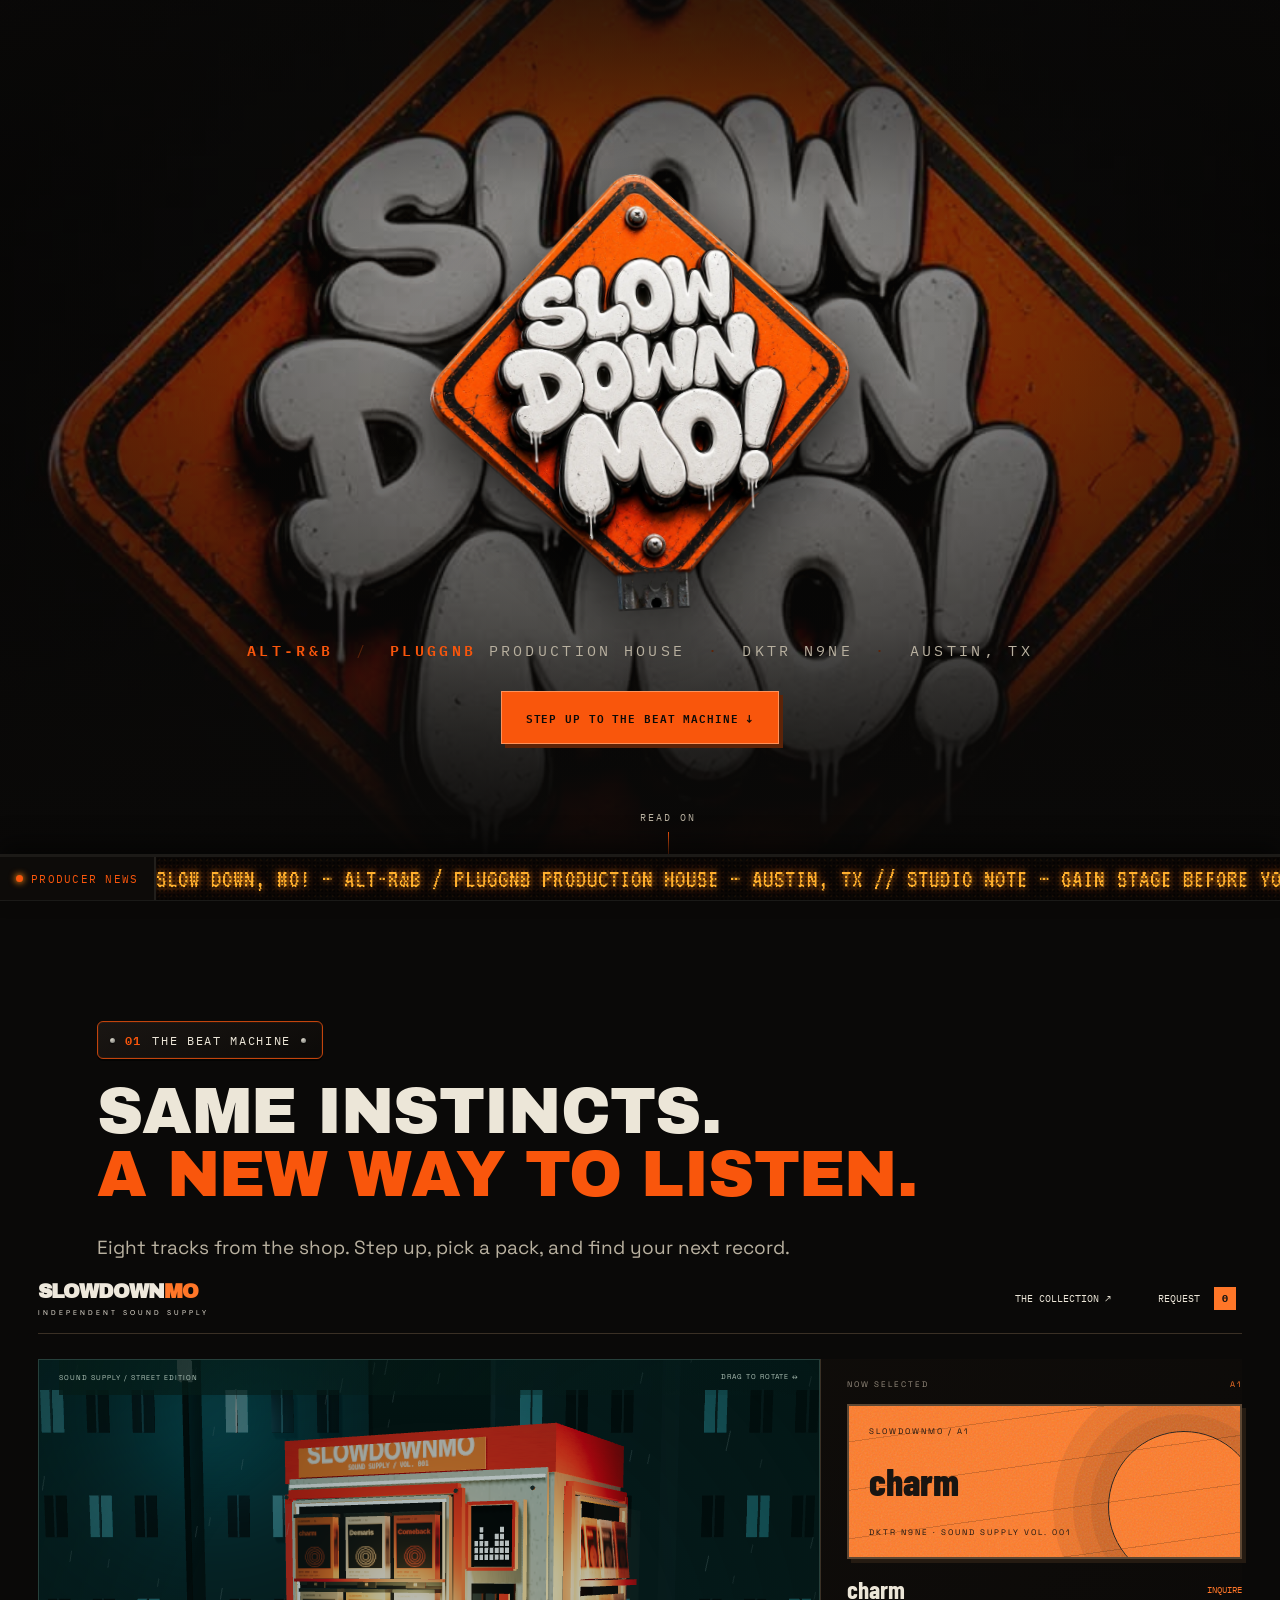
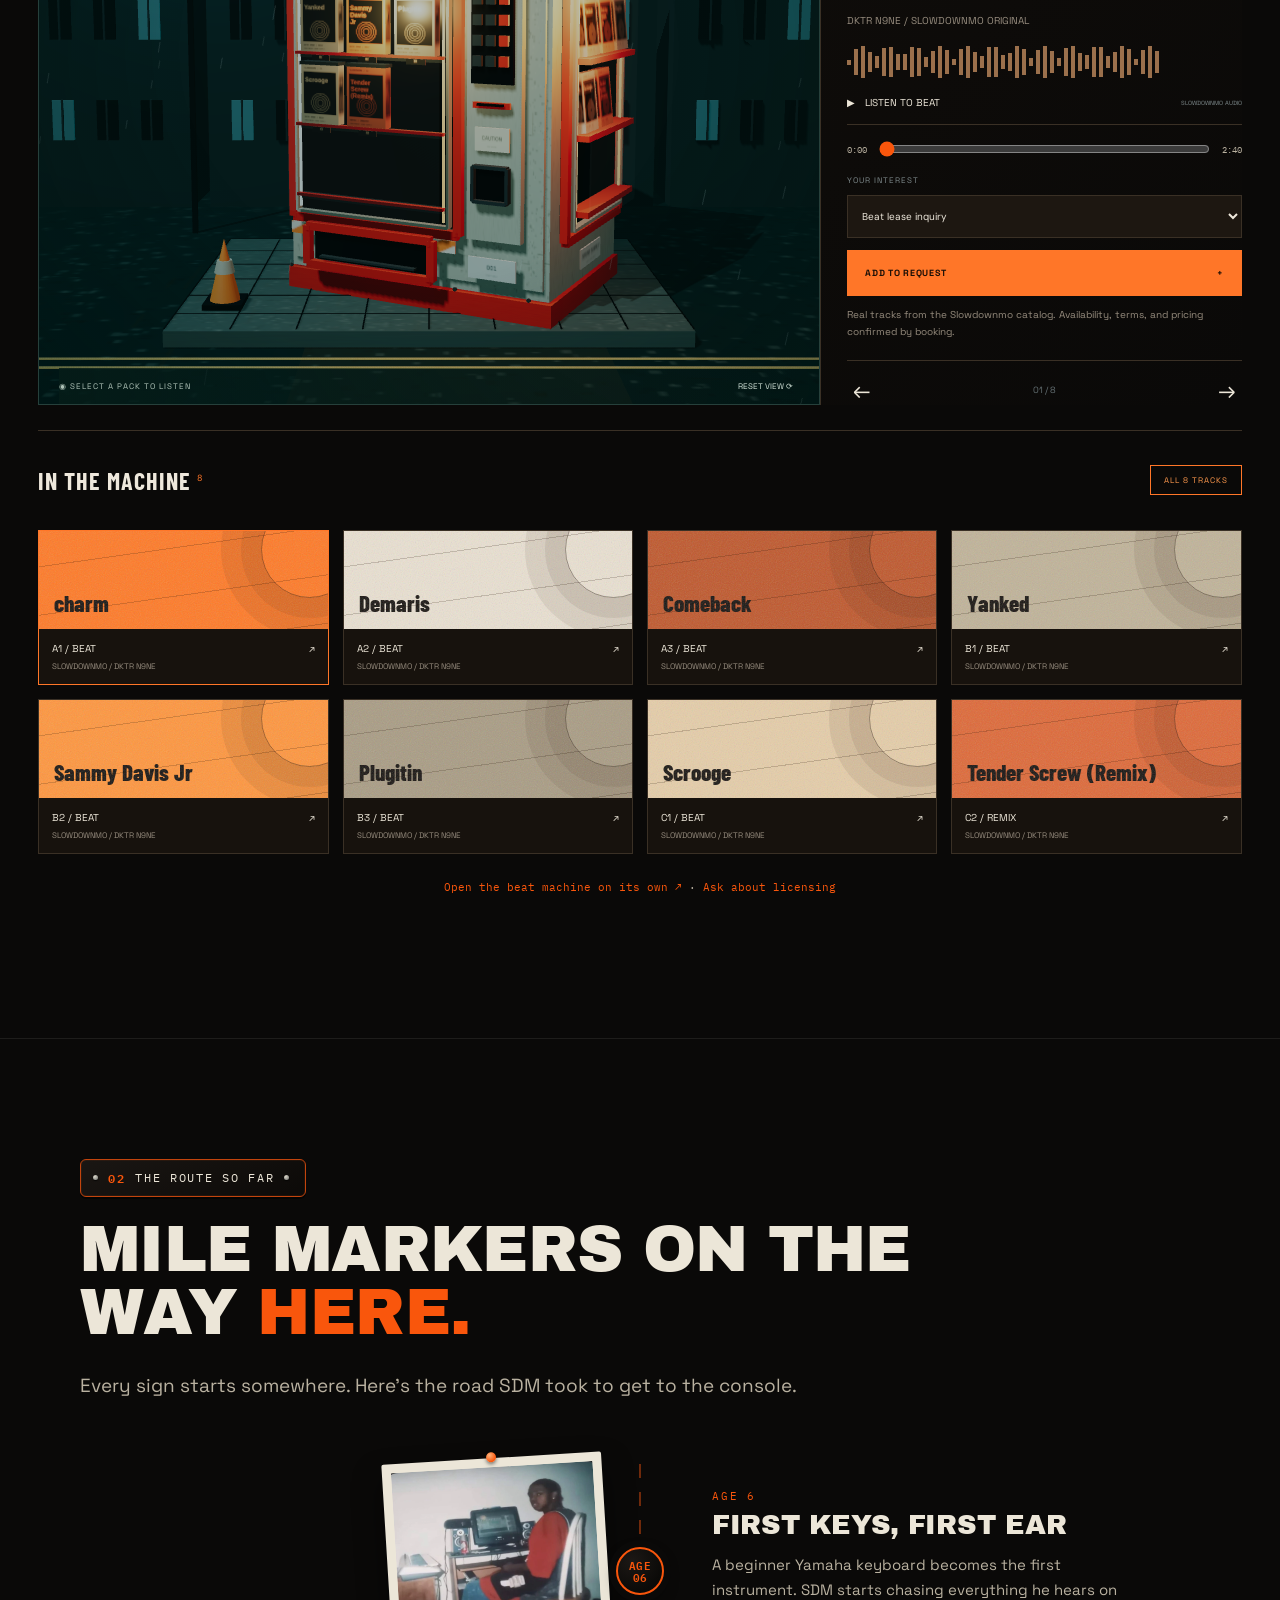
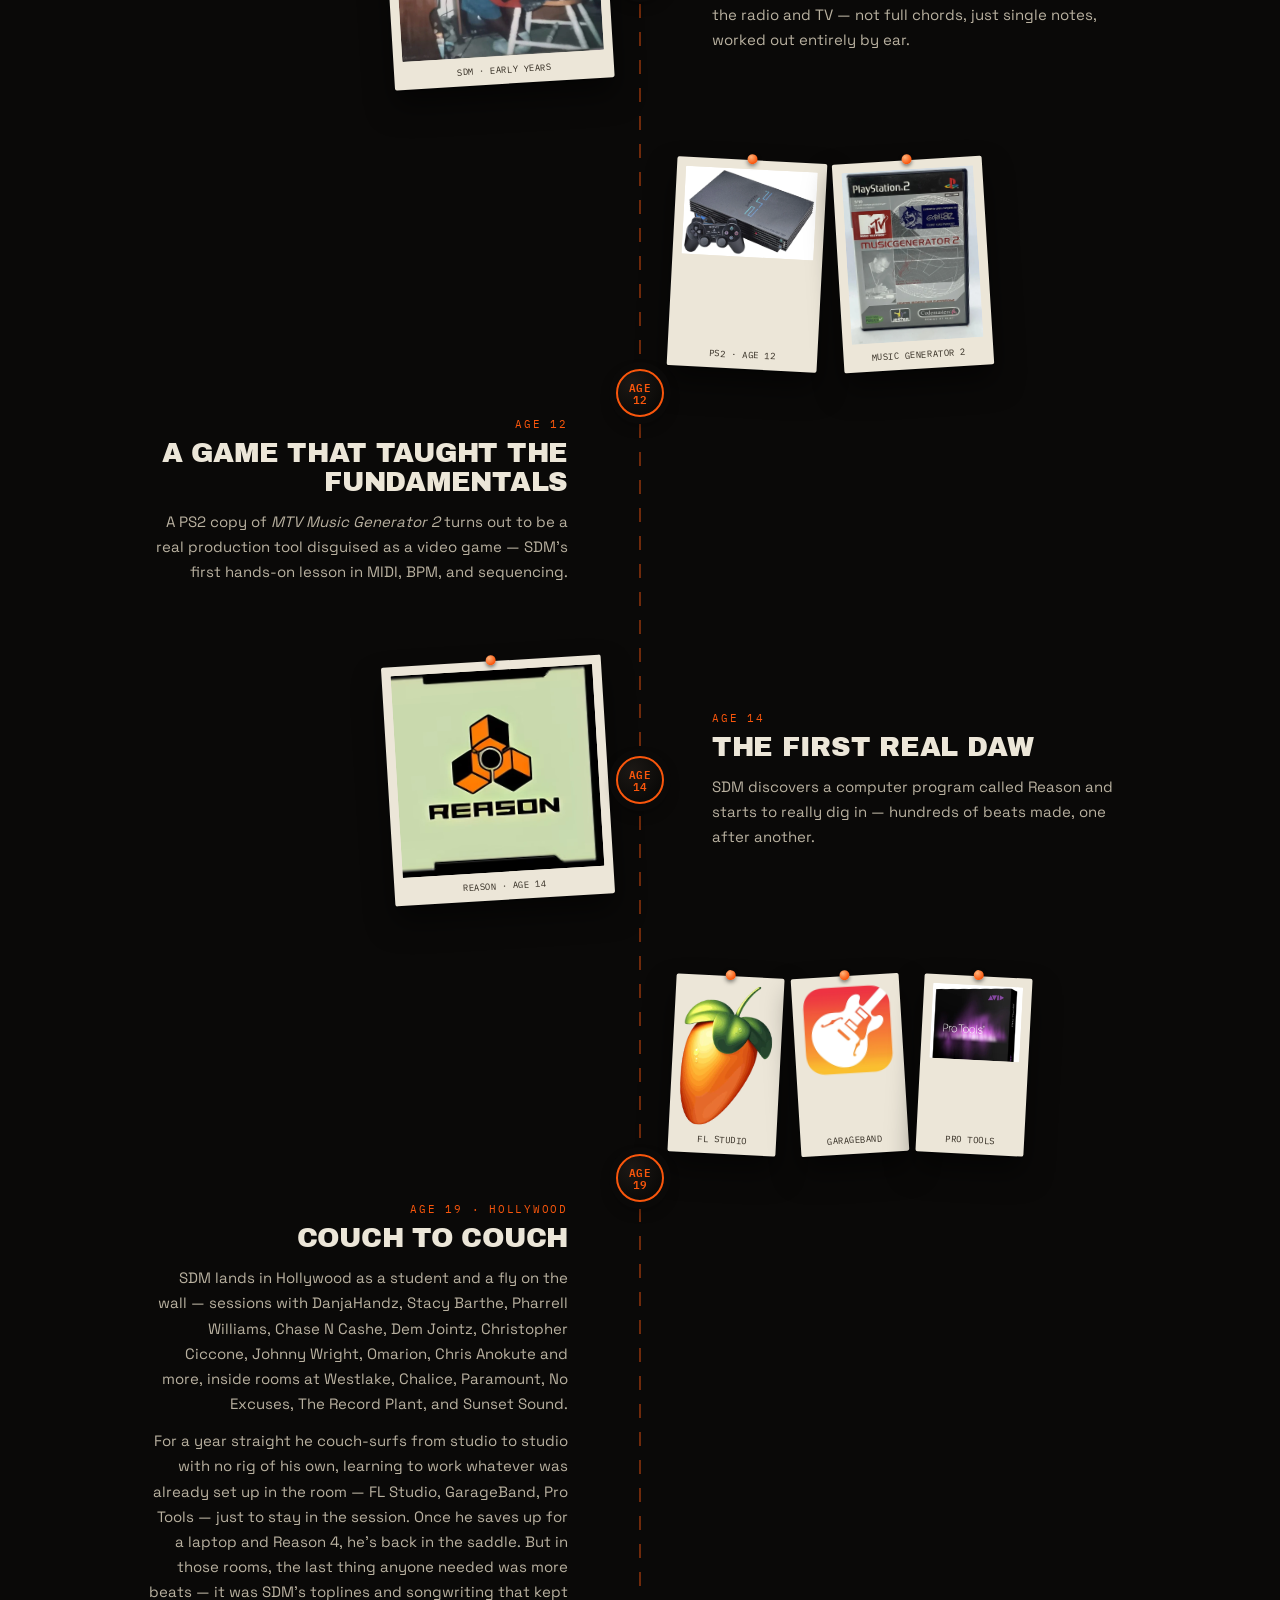
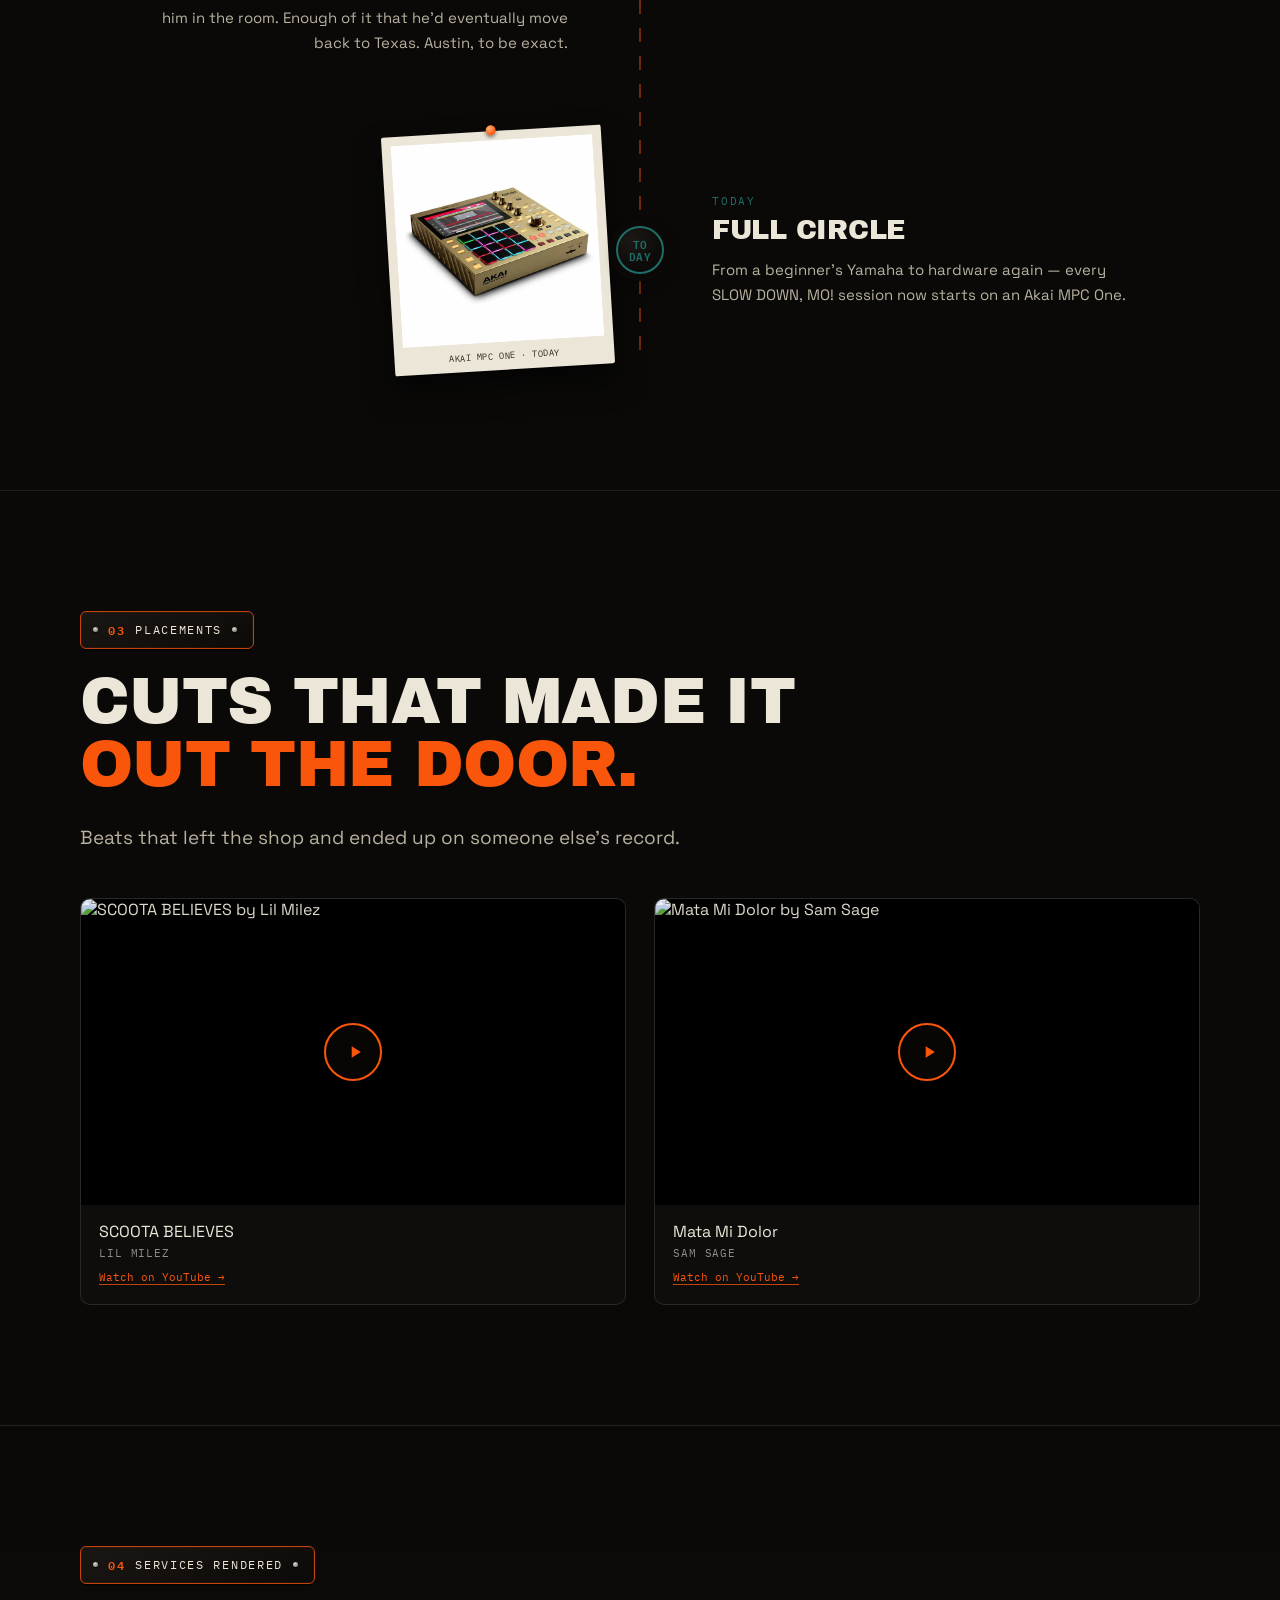
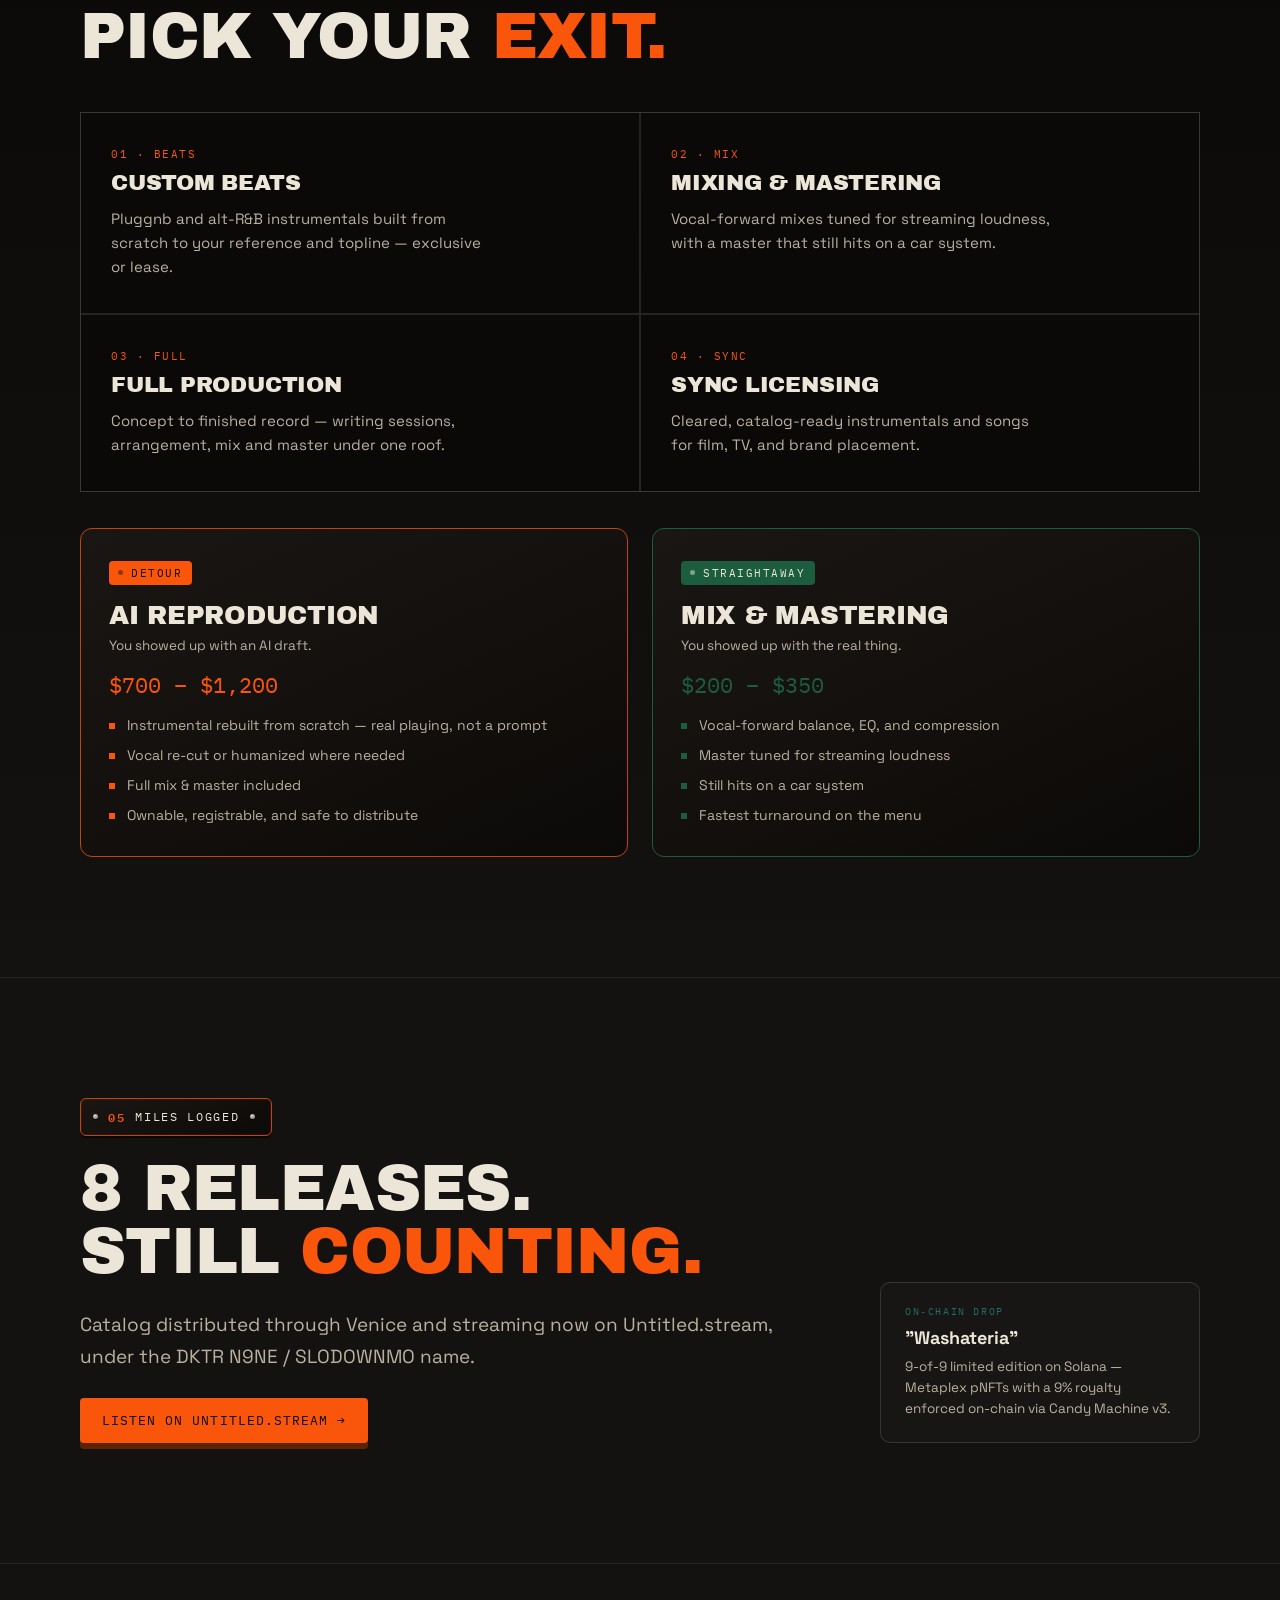
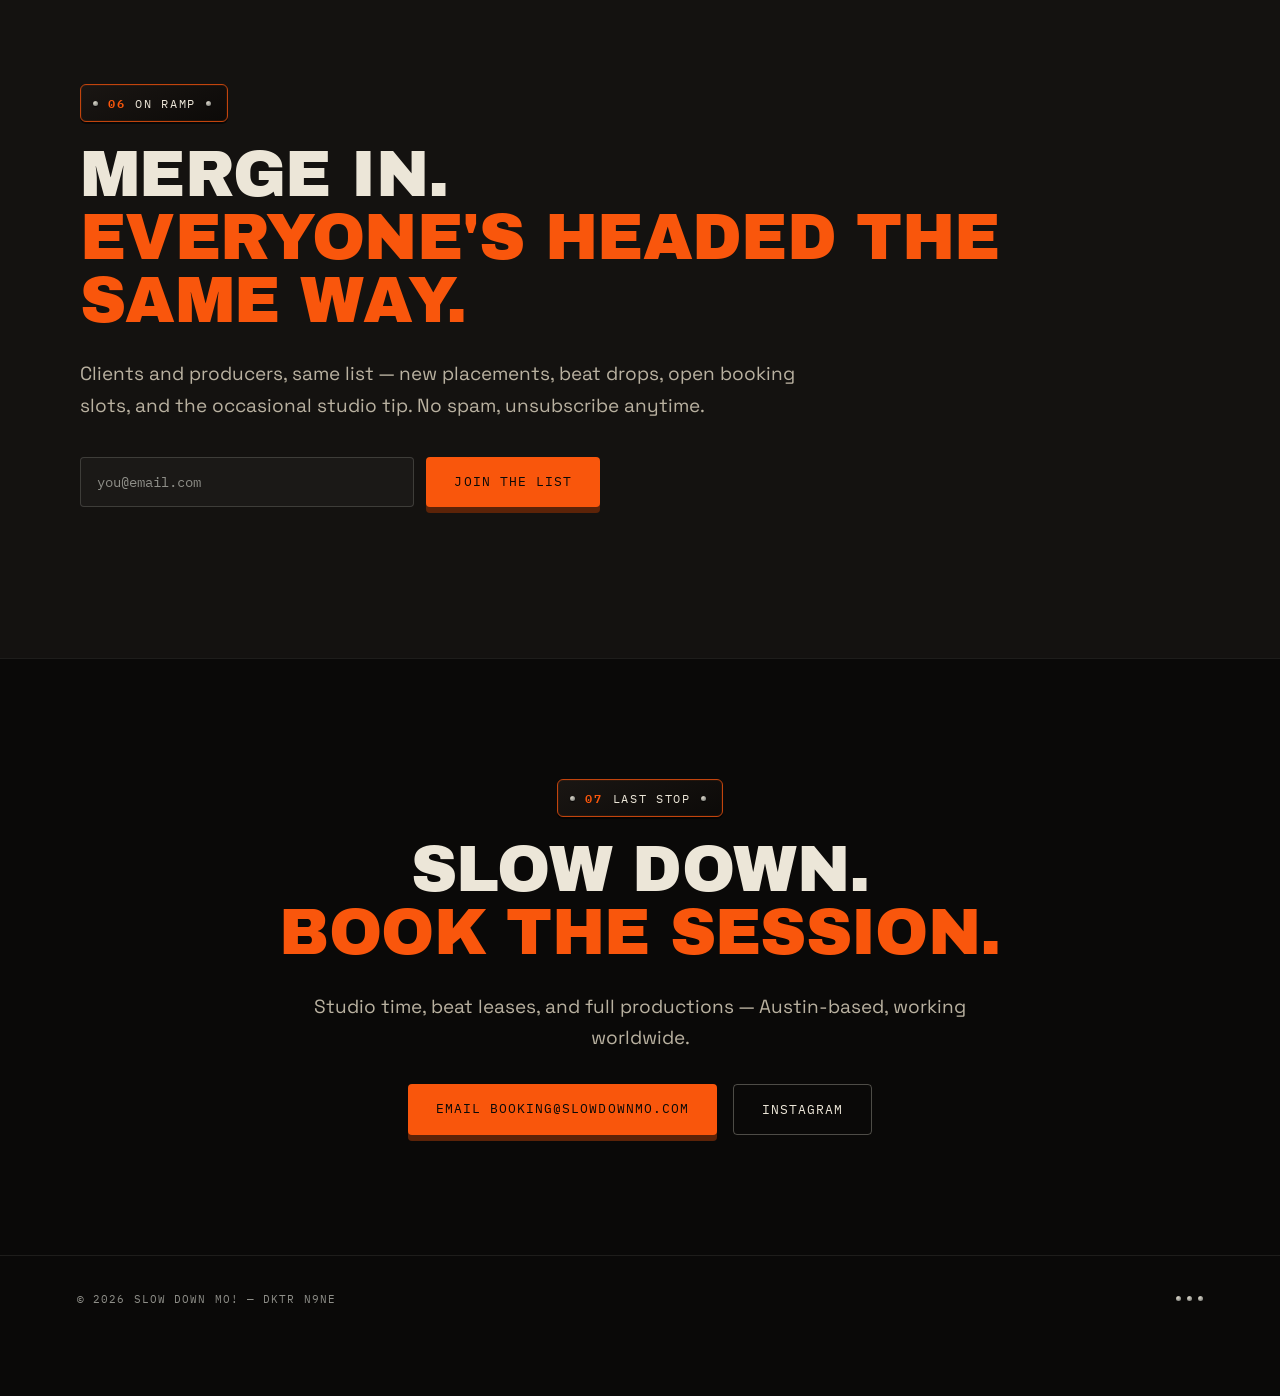
==== commit 335b1ac5: "Fit embedded player height and pause beats for placement videos" ====
--- a/index.html
+++ b/index.html
@@ -1070,5 +1070,5 @@
   window.addEventListener('resize', sizeAndAnimate);
 </script>
 
-<script>const beatFrame=document.getElementById('beatMachine');window.addEventListener('message',event=>{if(event.origin!==location.origin||event.source!==beatFrame.contentWindow||event.data?.type!=='slowdownmo-machine-height')return;const h=Number(event.data.height);if(Number.isFinite(h)&&h>=400&&h<=8000)beatFrame.style.height=Math.ceil(h)+'px';});document.addEventListener('visibilitychange',()=>{if(document.hidden)beatFrame.contentWindow?.postMessage({type:'slowdownmo-machine-pause'},location.origin);});</script></body>
+<script>const beatFrame=document.getElementById('beatMachine');window.addEventListener('message',event=>{if(event.origin!==location.origin||event.source!==beatFrame.contentWindow||event.data?.type!=='slowdownmo-machine-height')return;const h=Number(event.data.height);if(Number.isFinite(h)&&h>=400&&h<=8000)beatFrame.style.height=Math.ceil(h)+'px';});document.querySelectorAll('.placement-play').forEach(button=>button.addEventListener('click',()=>beatFrame.contentWindow?.postMessage({type:'slowdownmo-machine-pause'},location.origin)));document.addEventListener('visibilitychange',()=>{if(document.hidden)beatFrame.contentWindow?.postMessage({type:'slowdownmo-machine-pause'},location.origin);});</script></body>
 </html>
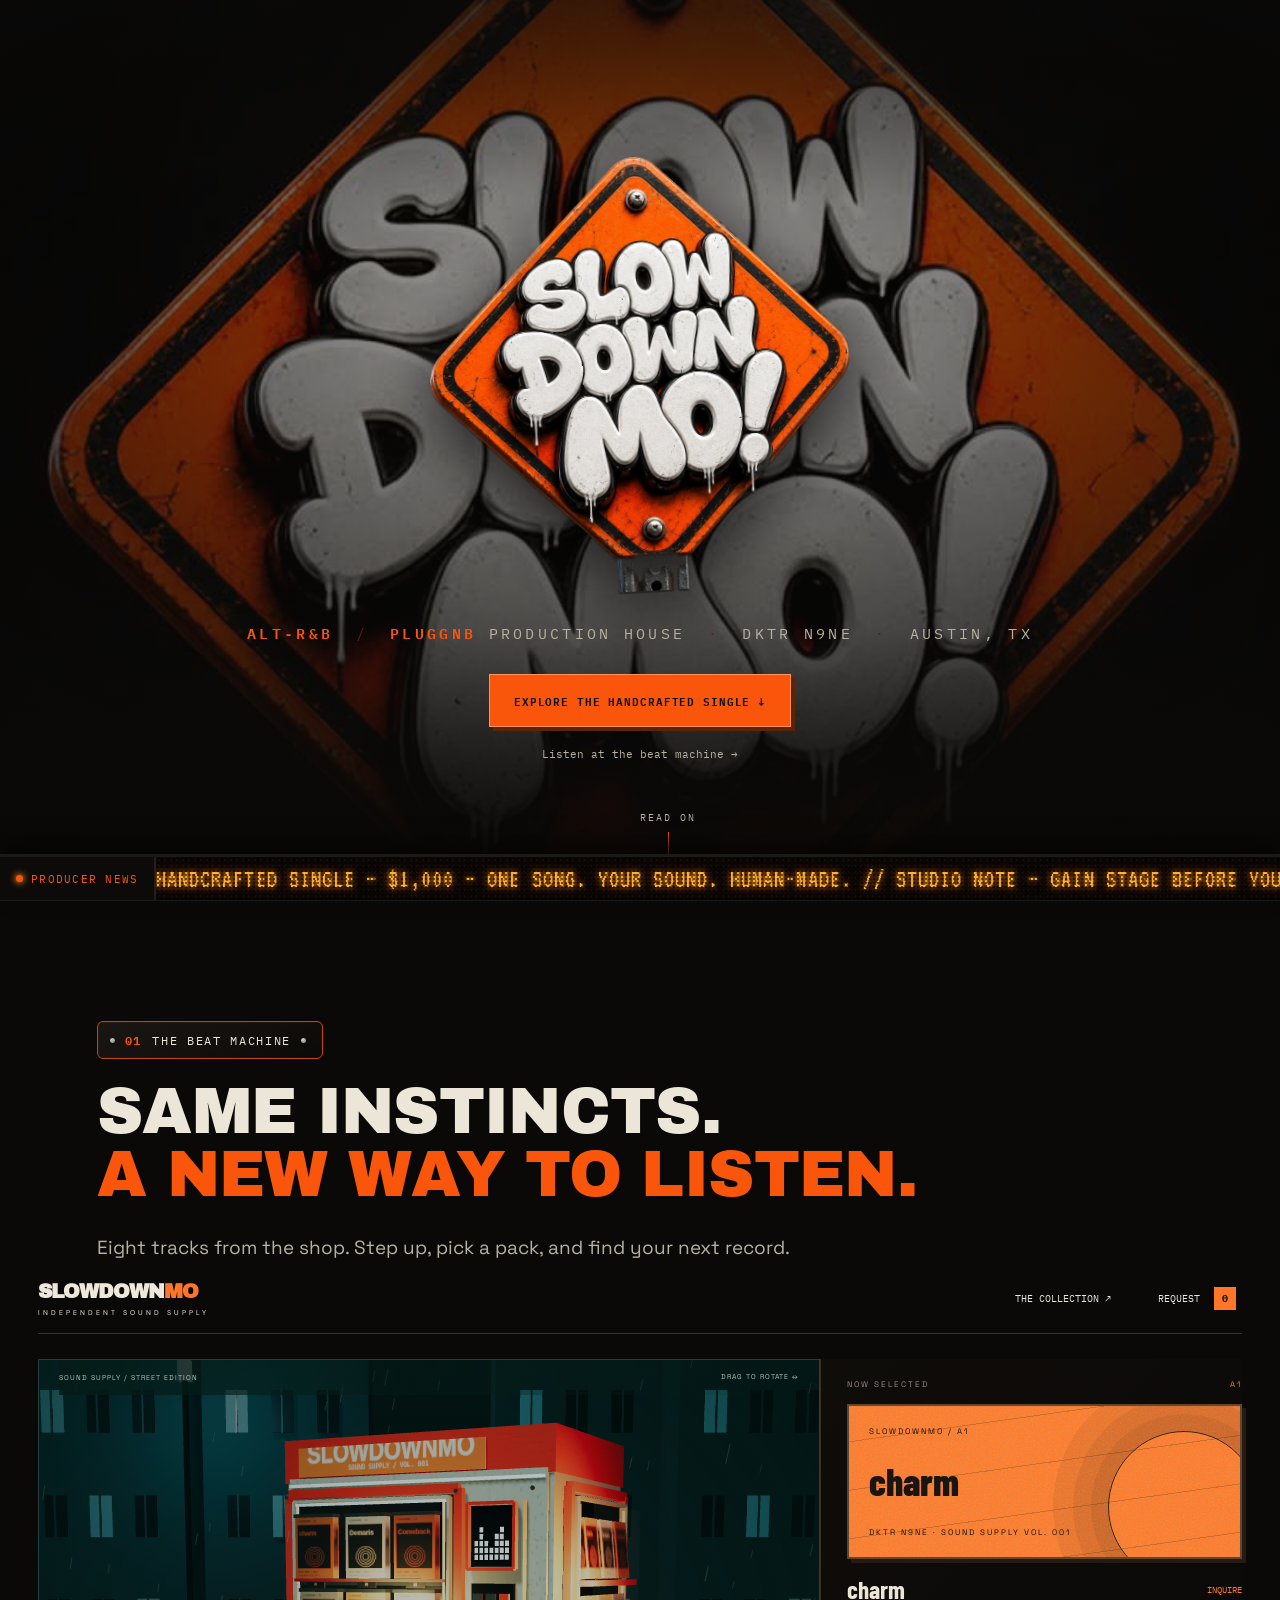
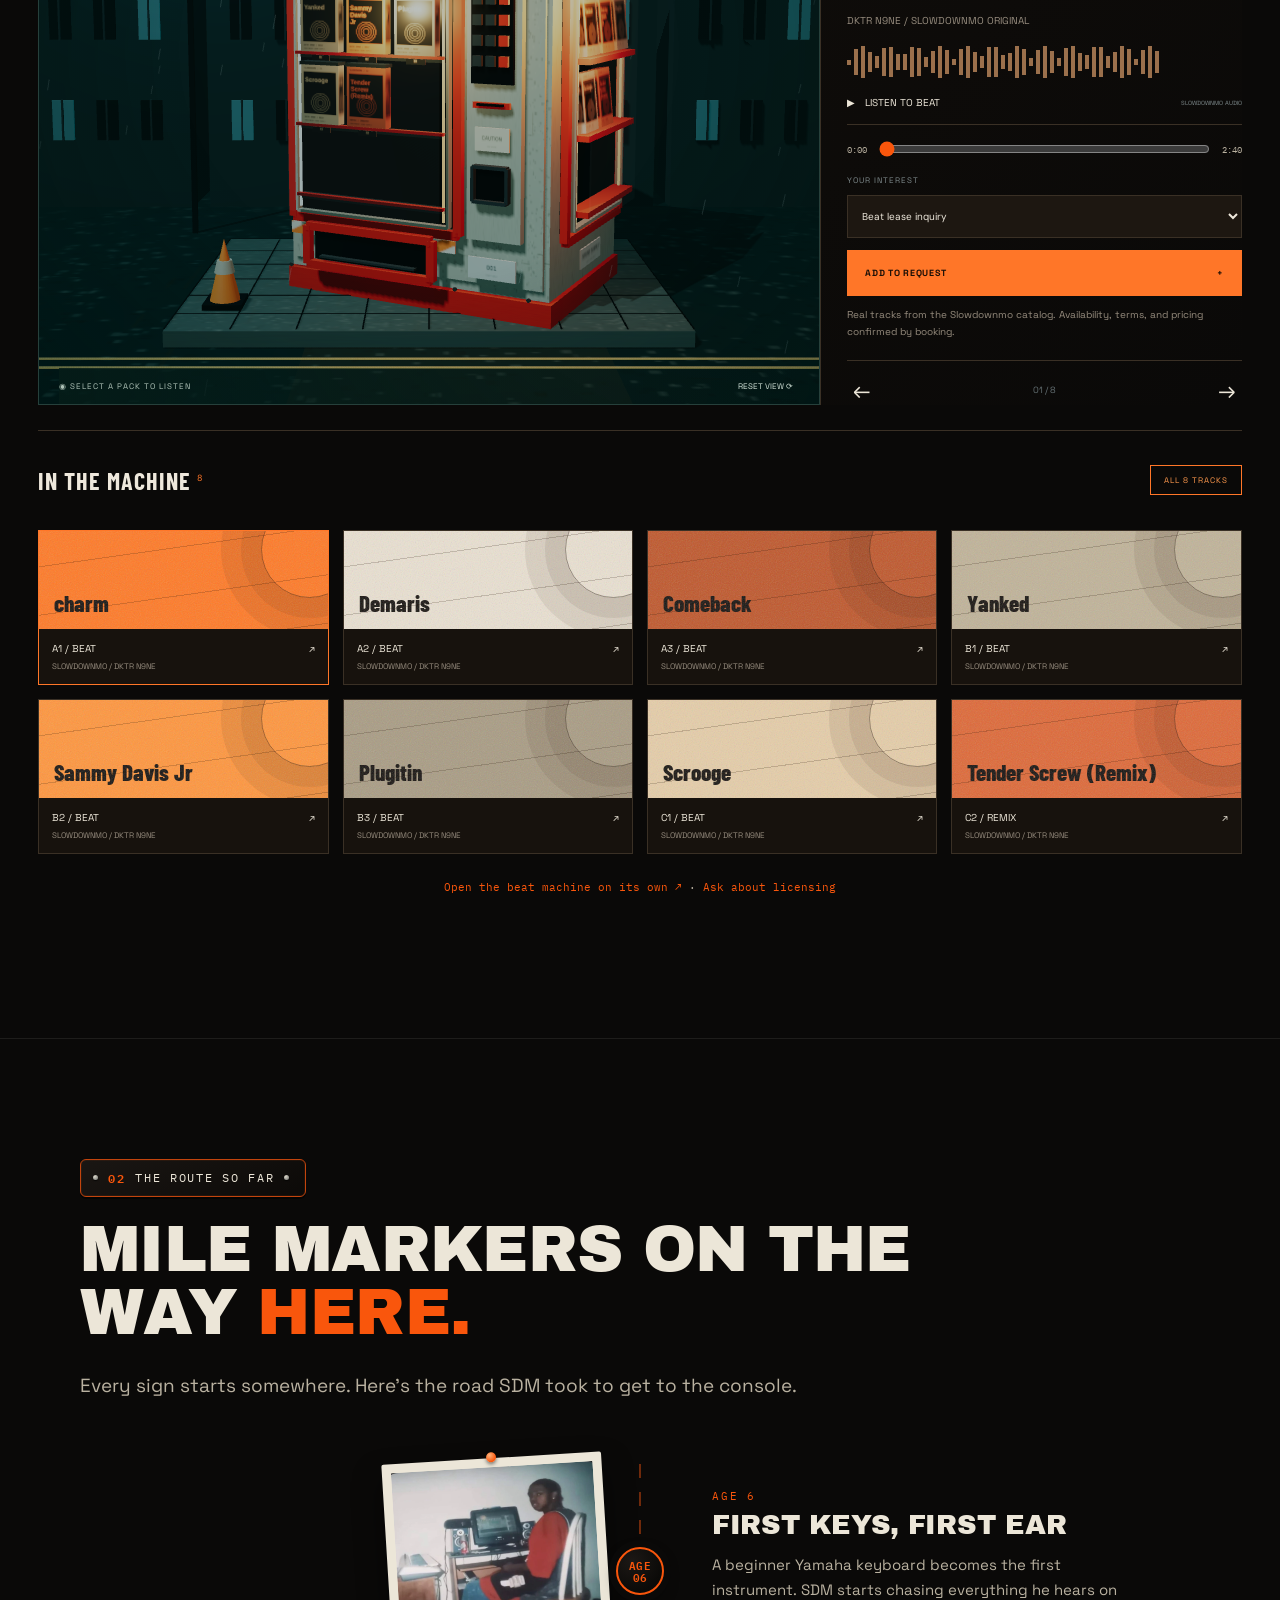
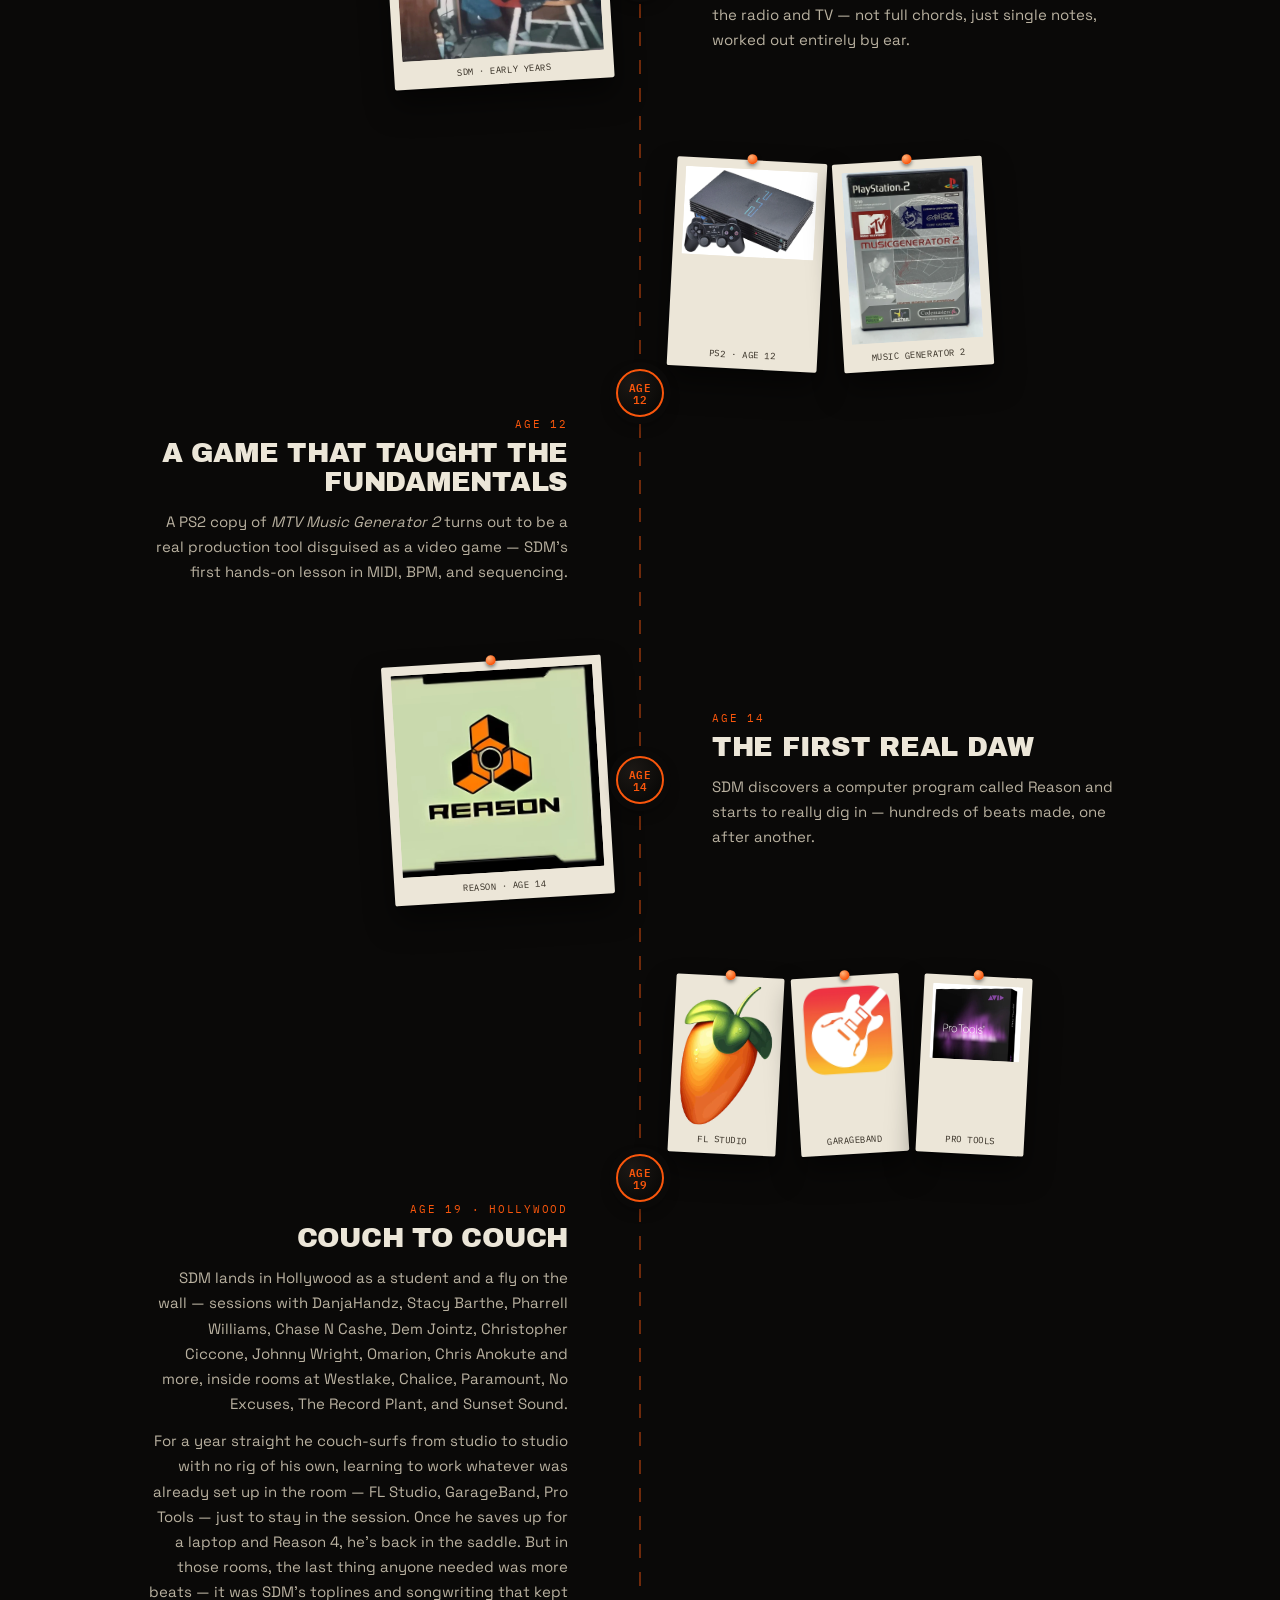
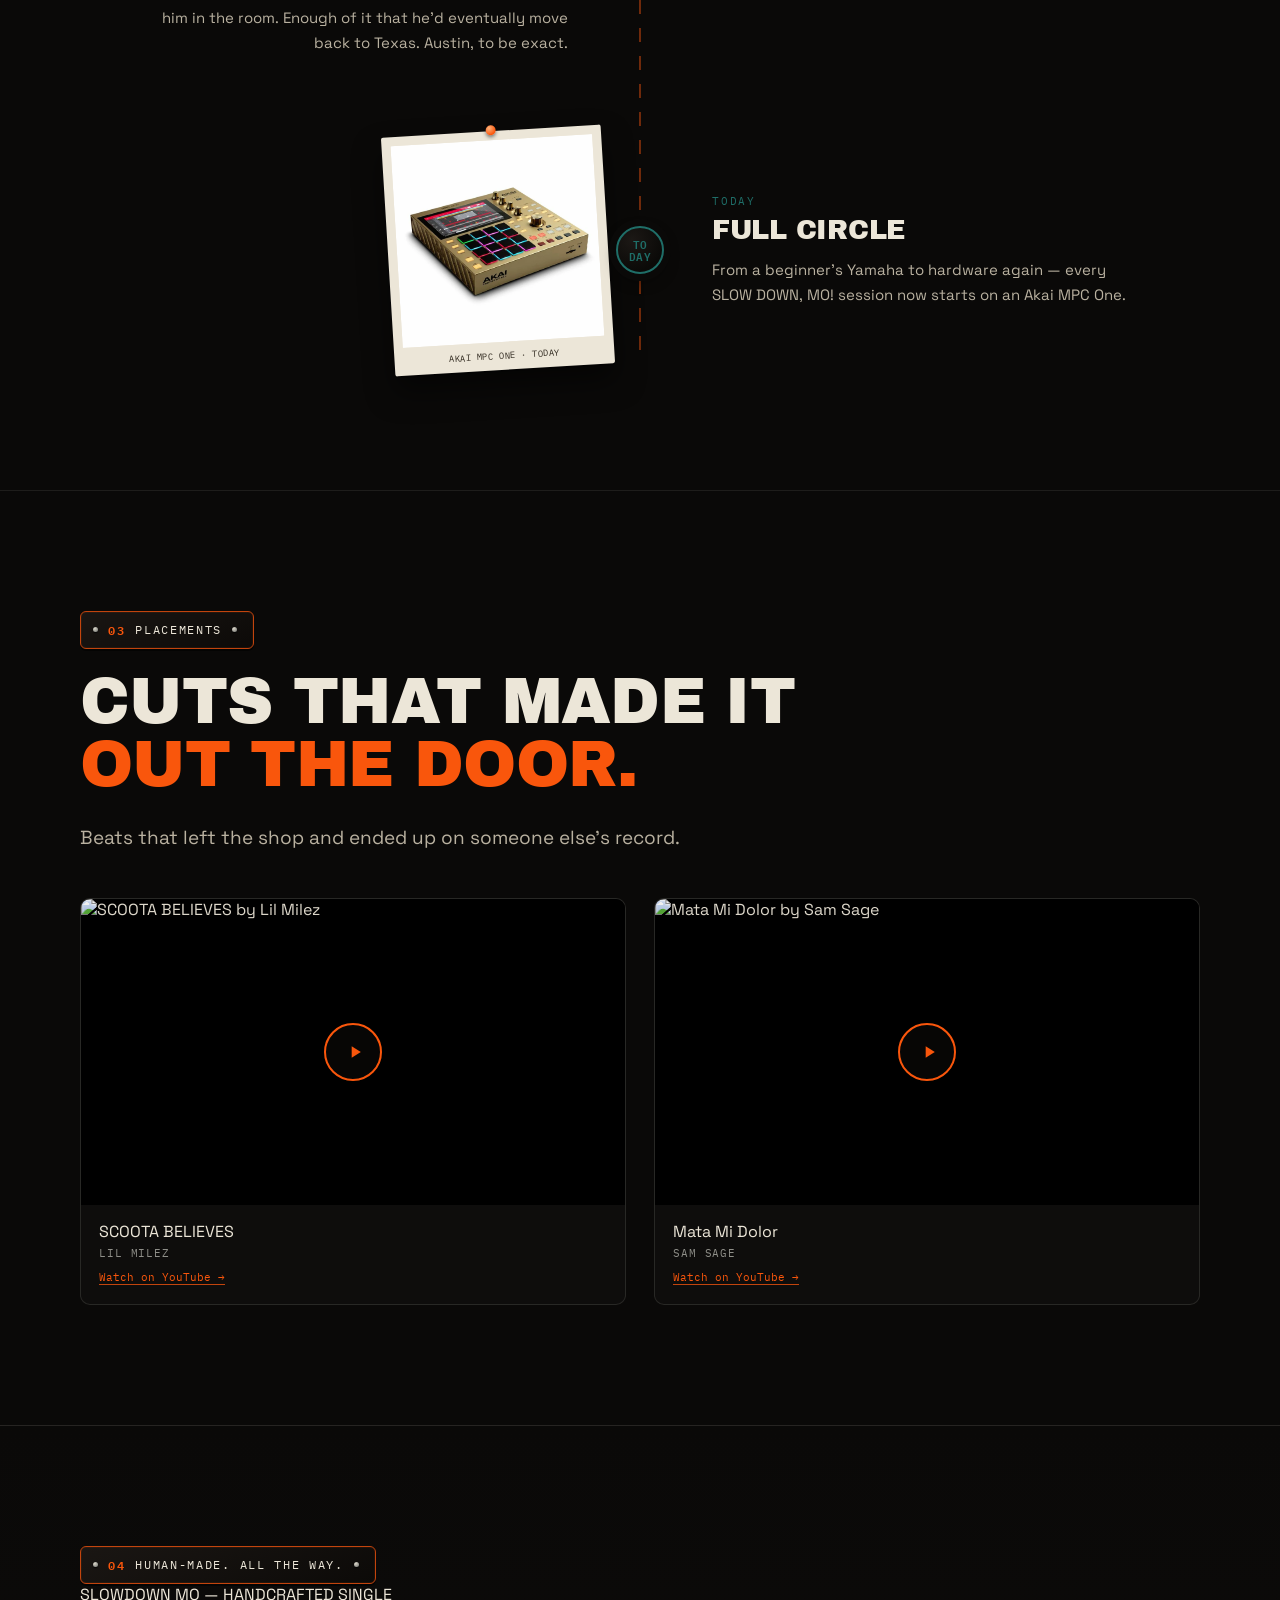
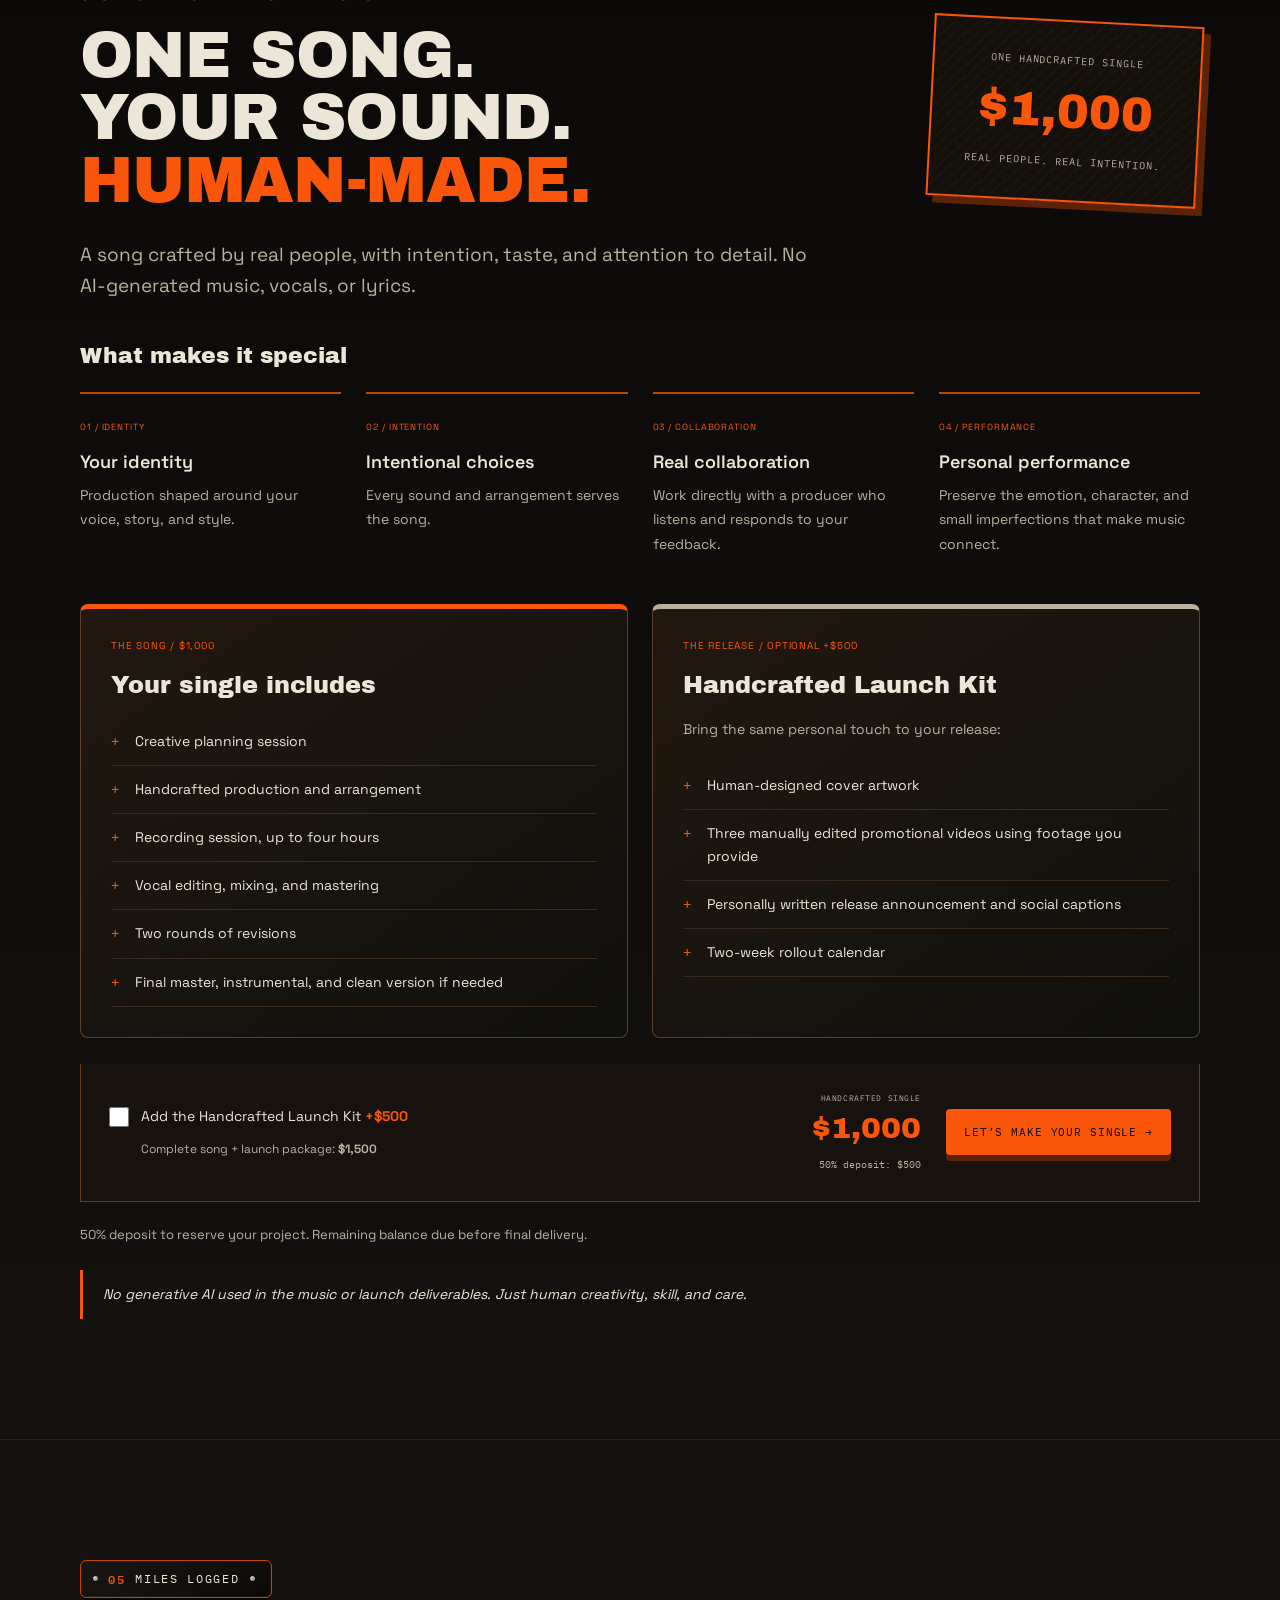
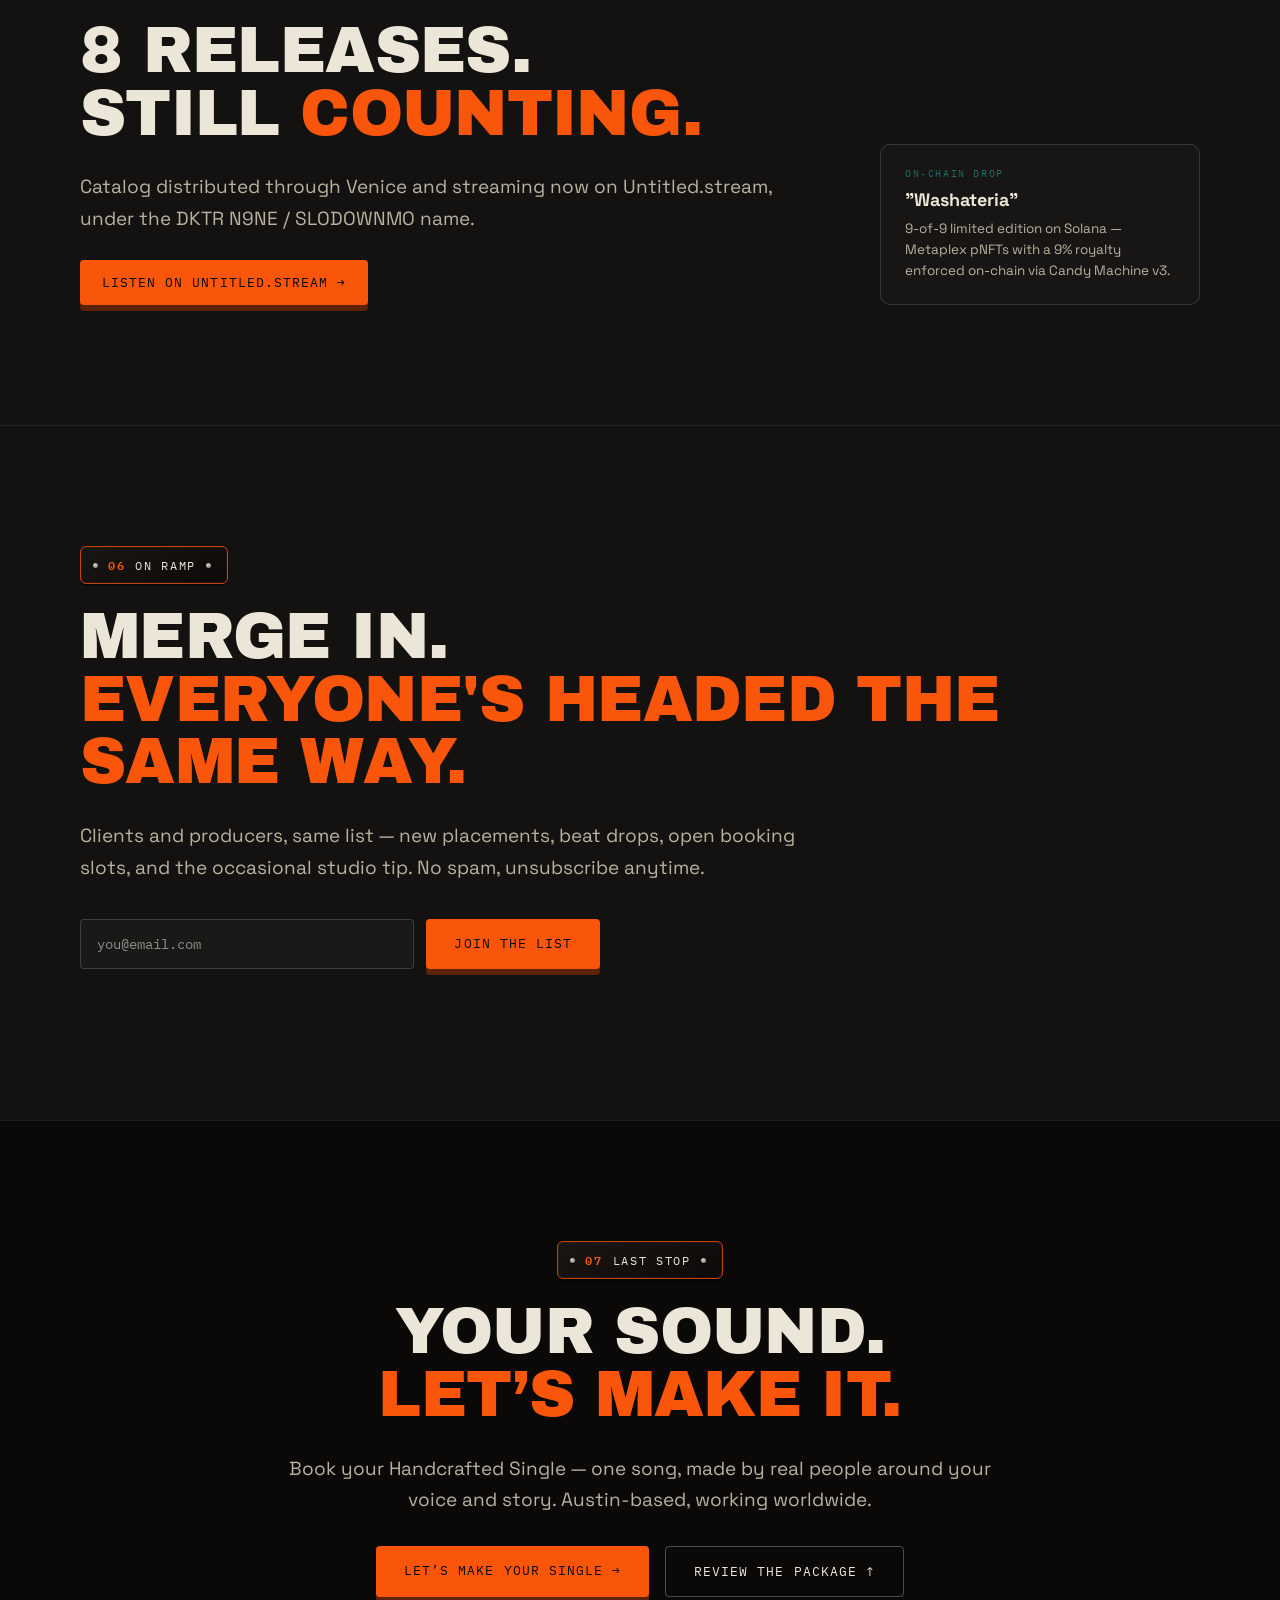
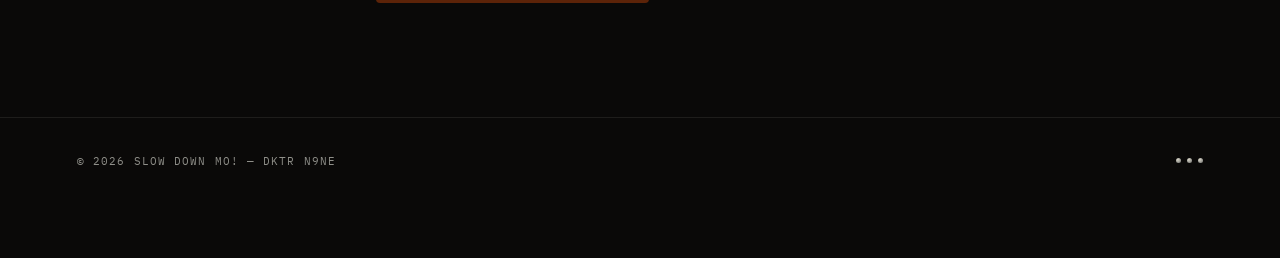
==== commit b31f66e9: "Feature Handcrafted Single and optional human-made Launch Kit" ====
--- a/index.html
+++ b/index.html
@@ -673,7 +673,7 @@
       <span class="sep">·</span> DKTR N9NE <span class="sep">·</span> Austin, TX
     </p>
   </div>
-  <a class="hero-machine-cta" href="#beats">STEP UP TO THE BEAT MACHINE ↓</a><div class="scroll-cue"><span>Read on</span><span class="stick"></span></div>
+  <a class="hero-machine-cta" href="#services">EXPLORE THE HANDCRAFTED SINGLE ↓</a><a class="hero-beats-link mono" href="#beats">Listen at the beat machine →</a><div class="scroll-cue"><span>Read on</span><span class="stick"></span></div>
 </section>
 
 <section class="barricade-section machine-section" id="beats"><div class="section-inner reveal"><span class="plate"><span class="num">01</span> The beat machine</span><h2 class="headline">Same instincts.<br><span class="accent">A new way to listen.</span></h2><p class="lede">Eight tracks from the shop. Step up, pick a pack, and find your next record.</p></div><iframe id="beatMachine" title="Interactive Slowdownmo 3D beat machine and audio player" src="machine/index.html" loading="lazy" allow="autoplay" style="width:100%;height:1060px;border:0;display:block"></iframe><p class="machine-fallback mono"><a href="machine/index.html">Open the beat machine on its own ↗</a> · <a href="#book">Ask about licensing</a></p></section>
@@ -816,59 +816,29 @@
   </div>
 </section>
 
-<section class="services" id="services">
+<section class="services handcrafted" id="services">
   <div class="section-inner reveal">
-    <span class="plate"><span class="num">04</span> Services rendered</span>
-    <h2 class="headline">Pick your <span class="accent">exit.</span></h2>
-    <div class="service-grid">
-      <div class="service">
-        <div class="tag-mono">01 · BEATS</div>
-        <h3>Custom Beats</h3>
-        <p>Pluggnb and alt‑R&amp;B instrumentals built from scratch to your reference and topline — exclusive or lease.</p>
-      </div>
-      <div class="service">
-        <div class="tag-mono">02 · MIX</div>
-        <h3>Mixing &amp; Mastering</h3>
-        <p>Vocal‑forward mixes tuned for streaming loudness, with a master that still hits on a car system.</p>
-      </div>
-      <div class="service">
-        <div class="tag-mono">03 · FULL</div>
-        <h3>Full Production</h3>
-        <p>Concept to finished record — writing sessions, arrangement, mix and master under one roof.</p>
-      </div>
-      <div class="service">
-        <div class="tag-mono">04 · SYNC</div>
-        <h3>Sync Licensing</h3>
-        <p>Cleared, catalog‑ready instrumentals and songs for film, TV, and brand placement.</p>
-      </div>
+    <span class="plate"><span class="num">04</span> Human-made. All the way.</span>
+    <div class="handcrafted-heading"><div><p class="tag-mono">SLOWDOWN MO — HANDCRAFTED SINGLE</p><h2 class="headline">One song.<br>Your sound.<br><span class="accent">Human-made.</span></h2></div><div class="offer-stamp"><span>ONE HANDCRAFTED SINGLE</span><strong>$1,000</strong><span>REAL PEOPLE. REAL INTENTION.</span></div></div>
+    <p class="lede handcrafted-intro">A song crafted by real people, with intention, taste, and attention to detail. No AI-generated music, vocals, or lyrics.</p>
+    <h3 class="offer-section-title">What makes it special</h3>
+    <div class="craft-values">
+      <article><span class="tag-mono">01 / IDENTITY</span><h4>Your identity</h4><p>Production shaped around your voice, story, and style.</p></article>
+      <article><span class="tag-mono">02 / INTENTION</span><h4>Intentional choices</h4><p>Every sound and arrangement serves the song.</p></article>
+      <article><span class="tag-mono">03 / COLLABORATION</span><h4>Real collaboration</h4><p>Work directly with a producer who listens and responds to your feedback.</p></article>
+      <article><span class="tag-mono">04 / PERFORMANCE</span><h4>Personal performance</h4><p>Preserve the emotion, character, and small imperfections that make music connect.</p></article>
     </div>
-
-    <div class="offer-compare">
-      <div class="offer-card">
-        <span class="offer-badge">Detour</span>
-        <div class="offer-name">AI Reproduction</div>
-        <div class="offer-for">You showed up with an AI draft.</div>
-        <div class="offer-price">$700 – $1,200</div>
-        <ul class="offer-list">
-          <li>Instrumental rebuilt from scratch — real playing, not a prompt</li>
-          <li>Vocal re‑cut or humanized where needed</li>
-          <li>Full mix &amp; master included</li>
-          <li>Ownable, registrable, and safe to distribute</li>
-        </ul>
-      </div>
-      <div class="offer-card straight">
-        <span class="offer-badge">Straightaway</span>
-        <div class="offer-name">Mix &amp; Mastering</div>
-        <div class="offer-for">You showed up with the real thing.</div>
-        <div class="offer-price">$200 – $350</div>
-        <ul class="offer-list">
-          <li>Vocal‑forward balance, EQ, and compression</li>
-          <li>Master tuned for streaming loudness</li>
-          <li>Still hits on a car system</li>
-          <li>Fastest turnaround on the menu</li>
-        </ul>
-      </div>
+    <div class="handcrafted-packages">
+      <article class="single-package"><div class="package-kicker tag-mono">THE SONG / $1,000</div><h3>Your single includes</h3><ul>
+        <li>Creative planning session</li><li>Handcrafted production and arrangement</li><li>Recording session, up to four hours</li><li>Vocal editing, mixing, and mastering</li><li>Two rounds of revisions</li><li>Final master, instrumental, and clean version if needed</li>
+      </ul></article>
+      <article class="launch-package"><div class="package-kicker tag-mono">THE RELEASE / OPTIONAL +$500</div><h3>Handcrafted Launch Kit</h3><p>Bring the same personal touch to your release:</p><ul>
+        <li>Human-designed cover artwork</li><li>Three manually edited promotional videos using footage you provide</li><li>Personally written release announcement and social captions</li><li>Two-week rollout calendar</li>
+      </ul></article>
     </div>
+    <div class="package-reserve"><div class="package-select"><label for="launchKit"><input type="checkbox" id="launchKit"><span>Add the Handcrafted Launch Kit <b>+$500</b></span></label><p>Complete song + launch package: <strong>$1,500</strong></p></div><div class="package-total"><span id="packageLabel">HANDCRAFTED SINGLE</span><strong id="packageTotal">$1,000</strong><small id="packageDeposit">50% deposit: $500</small></div><a id="reserveSingle" class="btn-primary" href="mailto:booking@slowdownmo.com?subject=Handcrafted%20Single%20inquiry">LET’S MAKE YOUR SINGLE →</a></div>
+    <p class="deposit-terms">50% deposit to reserve your project. Remaining balance due before final delivery.</p>
+    <p class="human-promise">No generative AI used in the music or launch deliverables. Just human creativity, skill, and care.</p>
   </div>
 </section>
 
@@ -908,11 +878,11 @@
 <section class="book" id="book">
   <div class="section-inner reveal">
     <span class="plate"><span class="num">07</span> Last stop</span>
-    <h2 class="headline">Slow down.<br><span class="accent">Book the session.</span></h2>
-    <p class="lede">Studio time, beat leases, and full productions — Austin‑based, working worldwide.</p>
+    <h2 class="headline">Your sound.<br><span class="accent">Let’s make it.</span></h2>
+    <p class="lede">Book your Handcrafted Single — one song, made by real people around your voice and story. Austin-based, working worldwide.</p>
     <div class="book-actions">
-      <a href="mailto:booking@slowdownmo.com" class="btn-primary">Email booking@slowdownmo.com</a>
-      <a href="#" class="btn-ghost">Instagram</a>
+      <a id="bookSingle" href="mailto:booking@slowdownmo.com?subject=Handcrafted%20Single%20inquiry" class="btn-primary">LET’S MAKE YOUR SINGLE →</a>
+      <a href="#services" class="btn-ghost">Review the package ↑</a>
     </div>
   </div>
 </section>
@@ -1019,11 +989,11 @@
   ];
 
   const OFFER_ITEMS = [
-    'SLOW DOWN, MO! — ALT-R&B / PLUGGNB PRODUCTION HOUSE — AUSTIN, TX',
-    'NOW BOOKING — CUSTOM BEATS, MIXING & MASTERING, FULL PRODUCTION',
-    'DETOUR — TURN YOUR AI DRAFT INTO A REAL RECORD — INQUIRE TODAY',
-    'STRAIGHTAWAY — MIX & MASTER, FAST TURNAROUND, STILL HITS IN THE CAR',
-    'BOOK A SESSION — EMAIL BOOKING@SLOWDOWNMO.COM'
+    'HANDCRAFTED SINGLE — $1,000 — ONE SONG. YOUR SOUND. HUMAN-MADE.',
+    'YOUR VOICE. YOUR STORY. YOUR STYLE. — WORK DIRECTLY WITH YOUR PRODUCER',
+    'HANDCRAFTED LAUNCH KIT — ADD $500 — ARTWORK, THREE VIDEOS, CAPTIONS & ROLLOUT',
+    'COMPLETE SONG + LAUNCH PACKAGE — $1,500 — 50% DEPOSIT TO RESERVE',
+    'NO GENERATIVE AI IN MUSIC OR LAUNCH DELIVERABLES — BOOKING@SLOWDOWNMO.COM'
   ];
 
   const sfTrack = document.getElementById('signfeedTrack');
@@ -1070,5 +1040,5 @@
   window.addEventListener('resize', sizeAndAnimate);
 </script>
 
-<script>const beatFrame=document.getElementById('beatMachine');window.addEventListener('message',event=>{if(event.origin!==location.origin||event.source!==beatFrame.contentWindow||event.data?.type!=='slowdownmo-machine-height')return;const h=Number(event.data.height);if(Number.isFinite(h)&&h>=400&&h<=8000)beatFrame.style.height=Math.ceil(h)+'px';});document.querySelectorAll('.placement-play').forEach(button=>button.addEventListener('click',()=>beatFrame.contentWindow?.postMessage({type:'slowdownmo-machine-pause'},location.origin)));document.addEventListener('visibilitychange',()=>{if(document.hidden)beatFrame.contentWindow?.postMessage({type:'slowdownmo-machine-pause'},location.origin);});</script></body>
+<script>const beatFrame=document.getElementById('beatMachine');window.addEventListener('message',event=>{if(event.origin!==location.origin||event.source!==beatFrame.contentWindow||event.data?.type!=='slowdownmo-machine-height')return;const h=Number(event.data.height);if(Number.isFinite(h)&&h>=400&&h<=8000)beatFrame.style.height=Math.ceil(h)+'px';});document.querySelectorAll('.placement-play').forEach(button=>button.addEventListener('click',()=>beatFrame.contentWindow?.postMessage({type:'slowdownmo-machine-pause'},location.origin)));document.addEventListener('visibilitychange',()=>{if(document.hidden)beatFrame.contentWindow?.postMessage({type:'slowdownmo-machine-pause'},location.origin);});</script><script src="machine/offer.js"></script></body>
 </html>
--- a/machine/host.css
+++ b/machine/host.css
@@ -1 +1,3 @@
 .machine-section{padding-left:0!important;padding-right:0!important}.machine-section>.section-inner{padding:0 6vw;max-width:1240px}.machine-fallback{padding:24px 6vw;text-align:center;font-size:11px;color:#b9b1a0}.machine-fallback a{color:#f9560c;text-decoration:none}.machine-fallback a:hover{text-decoration:underline}.hero-machine-cta{position:relative;z-index:2;display:block;margin-top:28px;background:#f9560c;color:#0a0908;text-decoration:none;padding:16px 24px;font:600 11px 'IBM Plex Mono',monospace;letter-spacing:.08em;border:1px solid #ff925a;box-shadow:4px 4px 0 #5c2308}.hero-machine-cta:hover{background:#ff793d}.hero-machine-cta:focus-visible,.machine-fallback a:focus-visible{outline:2px solid #ece6d8;outline-offset:5px}@media(max-width:600px){.hero-machine-cta{font-size:9px;padding:14px 18px}.machine-fallback{line-height:1.9}}
+/* Handcrafted Single / human-made production offer */
+.hero-beats-link{position:relative;z-index:2;color:var(--bone-dim);font-size:11px;margin-top:20px;text-decoration:none}.hero-beats-link:hover{color:var(--orange)}.handcrafted-heading{display:grid;grid-template-columns:minmax(0,1fr) 270px;align-items:center;gap:40px}.handcrafted-heading .headline{margin-top:20px}.handcrafted-heading>.tag-mono{color:var(--orange)}.offer-stamp{border:2px solid var(--orange);padding:32px 18px;text-align:center;transform:rotate(3deg);background:repeating-linear-gradient(135deg,#22160e 0 1px,#14100c 1px 8px);box-shadow:7px 7px 0 #5c2308}.offer-stamp span{display:block;font:10px 'IBM Plex Mono',monospace;letter-spacing:.1em;color:var(--bone-dim)}.offer-stamp strong{display:block;font:48px 'Archivo Black',sans-serif;color:var(--orange);margin:18px 0}.handcrafted-intro{max-width:740px!important}.offer-section-title{font:22px 'Archivo Black',sans-serif;margin:42px 0 24px}.craft-values{display:grid;grid-template-columns:repeat(4,minmax(0,1fr));gap:25px;margin-bottom:48px}.craft-values article{border-top:2px solid var(--orange-dim);padding-top:20px}.craft-values .tag-mono{font-size:9px;color:var(--orange);letter-spacing:.1em}.craft-values h4{font:18px 'Space Grotesk',sans-serif;font-weight:600;margin:15px 0 10px}.craft-values p{font-size:14px;color:var(--bone-dim);line-height:1.75}.handcrafted-packages{display:grid;grid-template-columns:1fr 1fr;gap:24px}.single-package,.launch-package{padding:30px;border:1px solid #5e3e2a;border-radius:8px;background:linear-gradient(145deg,#211810,#10100d);position:relative}.single-package{border-top:5px solid var(--orange)}.launch-package{border-top:5px solid var(--bone-dim)}.package-kicker{font-size:10px;color:var(--orange);letter-spacing:.08em}.handcrafted-packages h3{font:24px 'Archivo Black';margin:20px 0}.handcrafted-packages p{font-size:14px;color:var(--bone-dim);line-height:1.7}.handcrafted-packages ul{list-style:none;margin-top:20px}.handcrafted-packages li{position:relative;padding:12px 0 12px 24px;border-bottom:1px solid #392a1e;font-size:14px;color:var(--bone);line-height:1.65}.handcrafted-packages li:before{content:'+';position:absolute;left:0;top:12px;color:var(--orange);font-family:'IBM Plex Mono'}.package-reserve{display:grid;grid-template-columns:minmax(0,1fr) auto auto;align-items:center;gap:25px;border:1px solid #6b3b21;border-top:0;padding:28px;margin-top:26px;background:#17120e}.package-select label{display:flex;gap:12px;align-items:flex-start;cursor:pointer;font-size:14px;line-height:1.65}.package-select input{width:20px;height:20px;flex:none;margin-top:2px;accent-color:var(--orange)}.package-select b{color:var(--orange);white-space:nowrap}.package-select p{font-size:12px;color:var(--bone-dim);margin:12px 0 0 32px;line-height:1.6}.package-total{text-align:right}.package-total>span{display:block;font:8px 'IBM Plex Mono';color:var(--bone-dim);letter-spacing:.07em;max-width:220px;line-height:1.5}.package-total strong{display:block;font:30px 'Archivo Black';margin:8px 0;color:var(--orange)}.package-total small{font:10px 'IBM Plex Mono';color:var(--bone-dim)}.package-reserve .btn-primary{font-size:11px;padding:16px 18px;text-align:center;white-space:normal}.deposit-terms{font-size:13px;color:var(--bone-dim);line-height:1.7;margin-top:22px}.human-promise{font-size:14px;line-height:1.8;border-left:3px solid var(--orange);padding:12px 20px;margin-top:24px;color:var(--bone);font-style:italic}.package-reserve a:focus-visible,.hero-beats-link:focus-visible,.package-select input:focus-visible{outline:2px solid var(--bone);outline-offset:5px}@media(max-width:900px){.craft-values{grid-template-columns:repeat(2,minmax(0,1fr))}.package-reserve{grid-template-columns:minmax(0,1fr) auto}.package-reserve .btn-primary{grid-column:1/-1}.handcrafted-heading{grid-template-columns:minmax(0,1fr) 220px}.offer-stamp strong{font-size:38px}}@media(max-width:600px){.handcrafted-heading{display:block}.offer-stamp{transform:none;text-align:left;padding:20px;margin:30px 0}.offer-stamp strong{font-size:42px;margin:10px 0}.handcrafted-packages{grid-template-columns:1fr}.single-package,.launch-package{padding:24px 20px}.craft-values{gap:22px 18px}.craft-values h4{font-size:17px}.craft-values p{font-size:13px}.package-reserve{padding:22px 18px;gap:22px}.package-select{grid-column:1/-1}.package-total{grid-column:1/-1;text-align:left}.package-total>span{max-width:none}.package-total strong{font-size:36px}.handcrafted-packages h3{font-size:22px}.package-select p{margin-left:32px}.human-promise{padding:12px 15px;font-size:13px}.offer-section-title{font-size:20px}}
